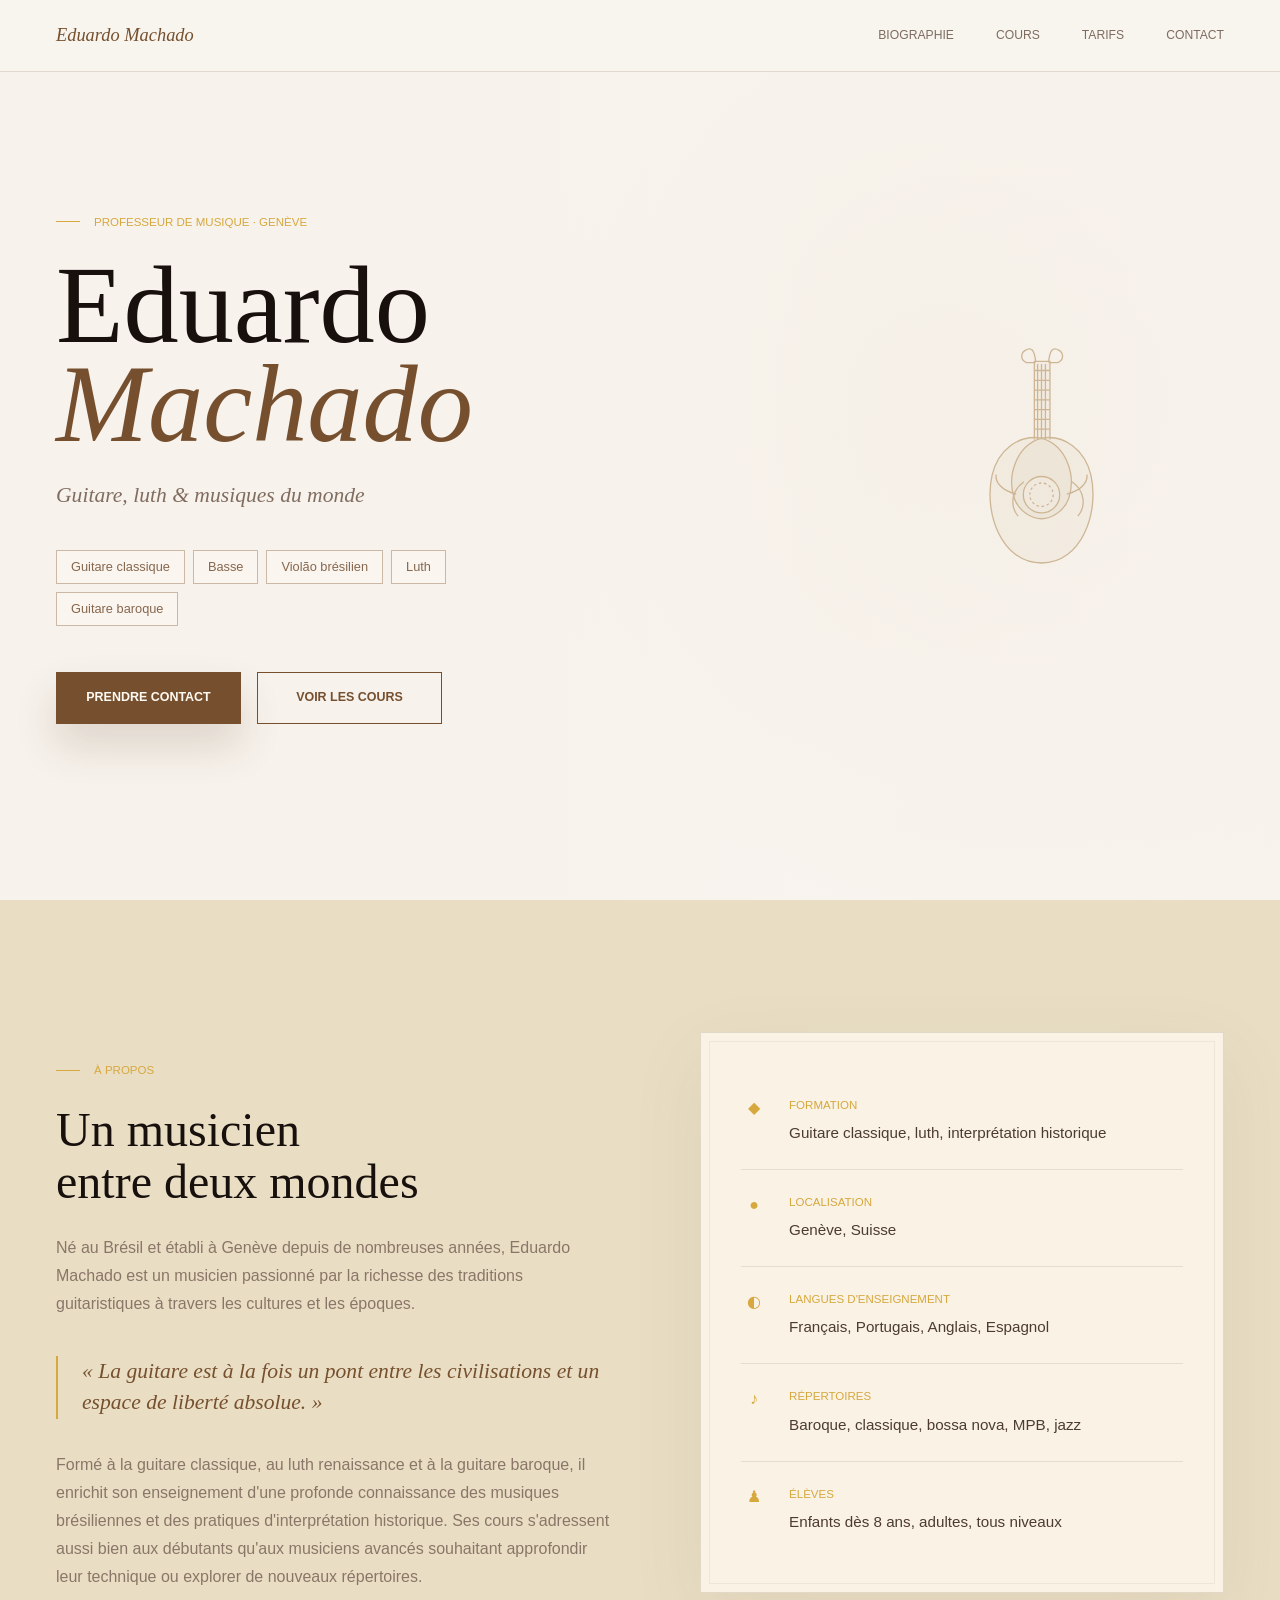
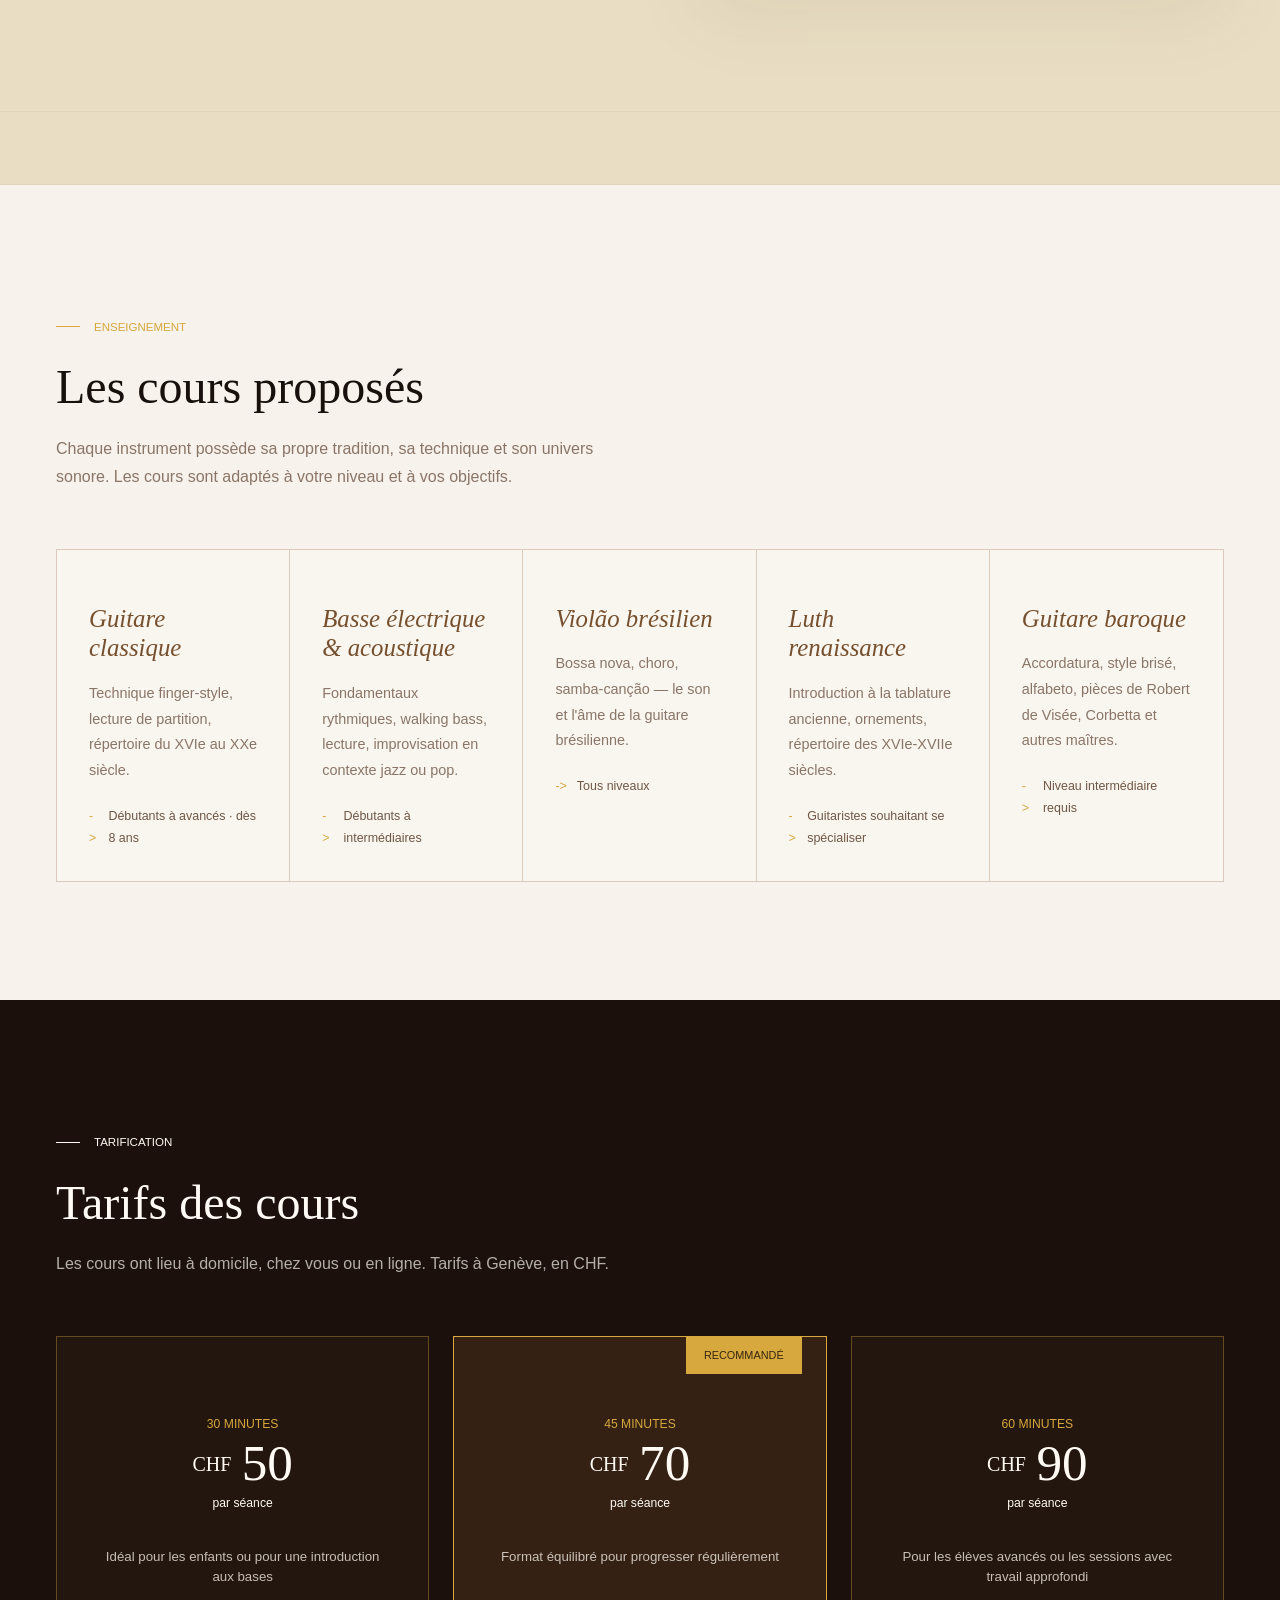
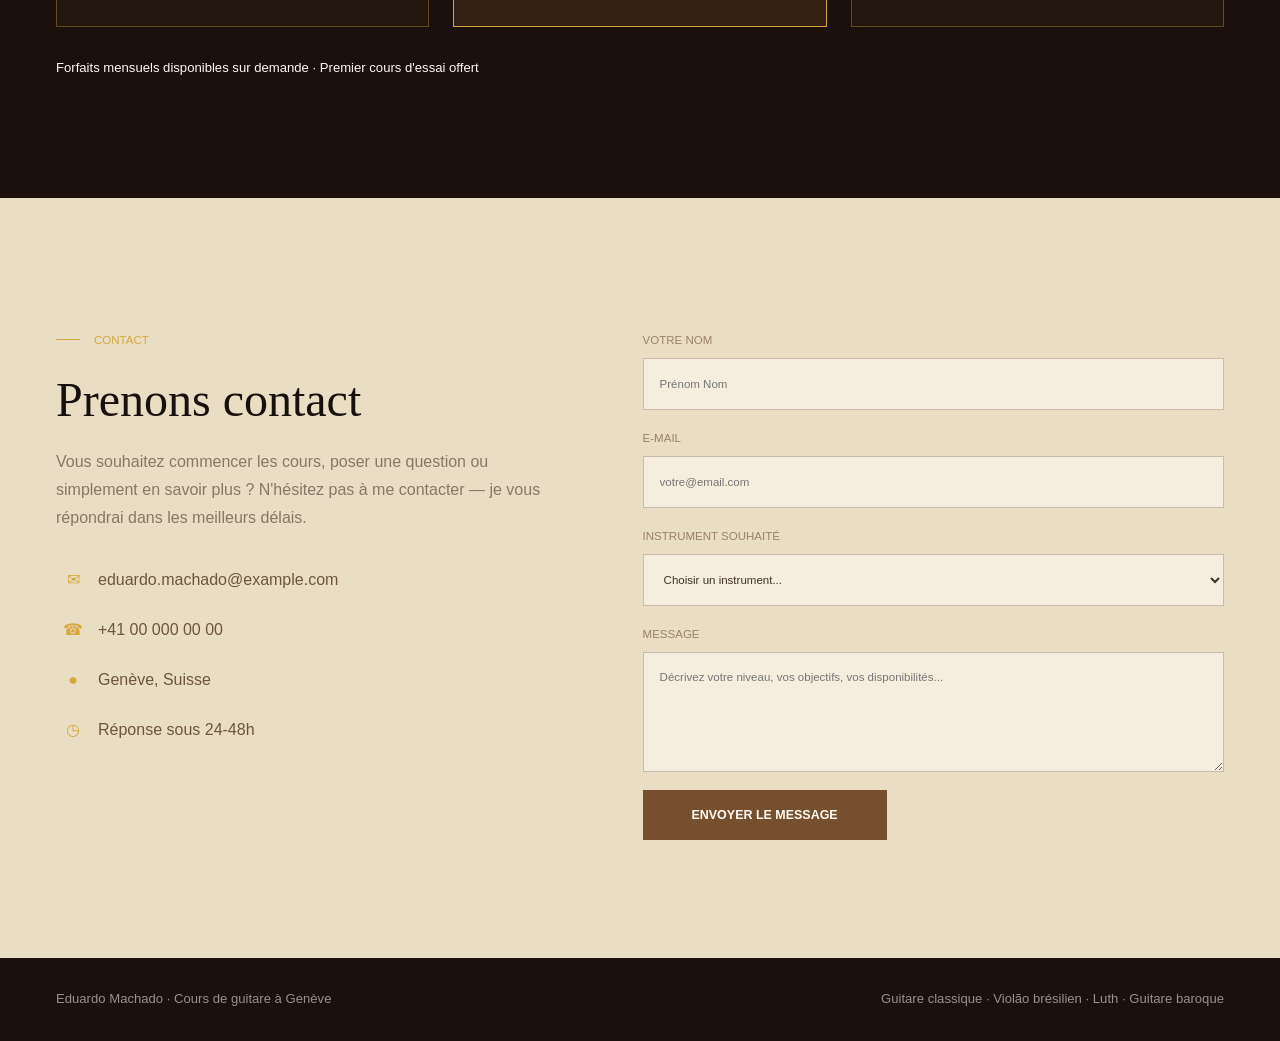
==== index.html @ f17b0c54 "Add Eduardo Machado landing page" ====
<!doctype html>
<html lang="fr">
<head>
  <meta charset="utf-8">
  <meta name="viewport" content="width=device-width, initial-scale=1">
  <title>Eduardo Machado | Cours de guitare</title>
  <style>
    :root {
      --paper: #f7f2ec;
      --paper-soft: #fbf8f3;
      --sand: #e9dec4;
      --sand-deep: #ded0aa;
      --ink: #17100d;
      --brown: #76502e;
      --brown-soft: #9a7557;
      --gold: #d6a83e;
      --line: #d9cabb;
      --dark: #1b100c;
      --dark-soft: #302014;
      --muted: #8a7668;
      --white: #fffaf3;
      --shadow: 0 24px 70px rgba(90, 62, 37, 0.08);
    }

    * {
      box-sizing: border-box;
    }

    html {
      scroll-behavior: smooth;
    }

    body {
      margin: 0;
      background: var(--paper);
      color: var(--ink);
      font-family: "Avenir Next", "Segoe UI", Arial, sans-serif;
      font-size: 16px;
      line-height: 1.75;
    }

    a {
      color: inherit;
      text-decoration: none;
    }

    .site-shell {
      min-height: 100vh;
      background:
        radial-gradient(circle at 18% 78%, rgba(196, 171, 131, 0.18), transparent 24rem),
        linear-gradient(180deg, var(--paper-soft), var(--paper));
    }

    .topbar {
      position: sticky;
      top: 0;
      z-index: 10;
      display: flex;
      align-items: center;
      justify-content: space-between;
      min-height: 72px;
      padding: 0 56px;
      background: rgba(248, 244, 238, 0.96);
      border-bottom: 1px solid rgba(122, 95, 67, 0.18);
      backdrop-filter: blur(12px);
    }

    .brand {
      color: var(--brown);
      font-family: "Cormorant Garamond", "Bodoni 72", Didot, "Times New Roman", serif;
      font-size: 1.15rem;
      font-style: italic;
      letter-spacing: 0;
      white-space: nowrap;
    }

    .nav {
      display: flex;
      gap: 42px;
      align-items: center;
      color: #7e6c60;
      font-size: 0.76rem;
      text-transform: uppercase;
      letter-spacing: 0;
    }

    .nav a {
      position: relative;
      padding: 6px 0;
    }

    .nav a::after {
      position: absolute;
      right: 0;
      bottom: 0;
      left: 0;
      height: 1px;
      content: "";
      background: var(--brown);
      transform: scaleX(0);
      transform-origin: left;
      transition: transform 180ms ease;
    }

    .nav a:hover::after,
    .nav a:focus-visible::after {
      transform: scaleX(1);
    }

    .section {
      padding: 132px 56px 118px;
      scroll-margin-top: 72px;
    }

    .section-inner {
      width: min(100%, 1792px);
      margin: 0 auto;
    }

    .eyebrow {
      display: flex;
      gap: 14px;
      align-items: center;
      margin: 0 0 24px;
      color: var(--gold);
      font-size: 0.72rem;
      text-transform: uppercase;
      letter-spacing: 0;
    }

    .eyebrow::before {
      width: 24px;
      height: 1px;
      content: "";
      background: currentColor;
    }

    h1,
    h2,
    h3 {
      margin: 0;
      font-family: "Cormorant Garamond", "Bodoni 72", Didot, "Times New Roman", serif;
      font-weight: 400;
      letter-spacing: 0;
    }

    h1 {
      max-width: 610px;
      font-size: 6.9rem;
      line-height: 0.9;
    }

    h1 span {
      display: block;
      color: var(--brown);
      font-style: italic;
    }

    h2 {
      font-size: 3rem;
      line-height: 1.08;
    }

    h3 {
      color: var(--brown);
      font-size: 1.55rem;
      font-style: italic;
      line-height: 1.2;
    }

    p {
      margin: 0;
      color: var(--muted);
    }

    .hero {
      min-height: calc(100vh - 72px);
      padding-top: 136px;
      padding-bottom: 96px;
      background:
        linear-gradient(90deg, rgba(247, 242, 236, 0.98) 0 42%, rgba(247, 242, 236, 0.72) 64%, rgba(247, 242, 236, 0.95) 100%),
        radial-gradient(circle at 80% 40%, rgba(221, 208, 170, 0.44), transparent 33rem);
    }

    .hero-grid {
      display: grid;
      grid-template-columns: minmax(420px, 0.9fr) minmax(420px, 1.25fr);
      gap: 72px;
      align-items: center;
    }

    .hero-subtitle {
      margin-top: 22px;
      color: #816d60;
      font-family: "Cormorant Garamond", "Bodoni 72", Didot, "Times New Roman", serif;
      font-size: 1.35rem;
      font-style: italic;
    }

    .instrument-tags {
      display: flex;
      flex-wrap: wrap;
      gap: 8px;
      margin: 36px 0 46px;
    }

    .tag {
      min-height: 34px;
      padding: 6px 14px;
      border: 1px solid #cbb9a6;
      color: #86674e;
      background: rgba(255, 250, 243, 0.36);
      font-size: 0.8rem;
      line-height: 1.5;
    }

    .actions {
      display: flex;
      flex-wrap: wrap;
      gap: 16px;
    }

    .button {
      display: inline-flex;
      align-items: center;
      justify-content: center;
      min-width: 185px;
      min-height: 50px;
      padding: 14px 24px;
      border: 1px solid var(--brown);
      font-size: 0.78rem;
      font-weight: 700;
      text-transform: uppercase;
      letter-spacing: 0;
      transition: background 180ms ease, color 180ms ease, transform 180ms ease;
    }

    .button.primary {
      color: var(--white);
      background: var(--brown);
      box-shadow: 0 22px 42px rgba(93, 61, 33, 0.16);
    }

    .button.secondary {
      color: var(--brown);
      background: transparent;
    }

    .button:hover,
    .button:focus-visible {
      transform: translateY(-2px);
    }

    .instrument-art {
      min-height: 520px;
      display: flex;
      align-items: center;
      justify-content: center;
      overflow: hidden;
    }

    .instrument-art svg {
      display: block;
      width: min(100%, 980px);
      height: auto;
      opacity: 0.76;
    }

    .sand-band {
      height: 74px;
      background: var(--sand);
      border-top: 1px solid rgba(122, 95, 67, 0.08);
      border-bottom: 1px solid rgba(122, 95, 67, 0.08);
    }

    .about {
      background: var(--sand);
    }

    .about-grid {
      display: grid;
      grid-template-columns: minmax(360px, 0.98fr) minmax(420px, 0.92fr);
      gap: 86px;
      align-items: center;
    }

    .about-copy {
      max-width: 900px;
    }

    .about-copy p {
      max-width: 900px;
      margin-top: 26px;
    }

    .quote {
      margin: 38px 0 32px;
      padding-left: 24px;
      border-left: 2px solid var(--gold);
      color: var(--brown);
      font-family: "Cormorant Garamond", "Bodoni 72", Didot, "Times New Roman", serif;
      font-size: 1.35rem;
      font-style: italic;
      line-height: 1.45;
    }

    .profile-card {
      position: relative;
      padding: 40px 40px 34px;
      background: rgba(255, 250, 243, 0.72);
      border: 1px solid rgba(122, 95, 67, 0.18);
      box-shadow: var(--shadow);
    }

    .profile-card::before {
      position: absolute;
      inset: 8px;
      pointer-events: none;
      content: "";
      border: 1px solid rgba(122, 95, 67, 0.08);
    }

    .fact-list {
      position: relative;
      display: grid;
      gap: 0;
      margin: 0;
      padding: 0;
      list-style: none;
    }

    .fact {
      display: grid;
      grid-template-columns: 36px 1fr;
      gap: 12px;
      padding: 22px 0;
      border-bottom: 1px solid rgba(122, 95, 67, 0.14);
    }

    .fact:last-child {
      border-bottom: 0;
    }

    .fact-icon {
      width: 26px;
      height: 26px;
      color: var(--gold);
      font-size: 1rem;
      line-height: 26px;
      text-align: center;
    }

    .fact-label {
      display: block;
      margin-bottom: 4px;
      color: var(--gold);
      font-size: 0.72rem;
      text-transform: uppercase;
      letter-spacing: 0;
    }

    .fact-value {
      color: #4d3b31;
      font-size: 0.95rem;
    }

    .courses {
      background: var(--paper);
    }

    .section-lead {
      max-width: 560px;
      margin-top: 22px;
    }

    .course-row {
      display: grid;
      grid-template-columns: repeat(5, 1fr);
      margin-top: 58px;
      border: 1px solid var(--line);
      background: rgba(255, 250, 243, 0.28);
    }

    .course-card {
      min-height: 222px;
      padding: 54px 32px 32px;
      border-right: 1px solid var(--line);
    }

    .course-card:last-child {
      border-right: 0;
    }

    .course-card p {
      margin-top: 18px;
      font-size: 0.9rem;
      line-height: 1.78;
    }

    .course-note {
      display: flex;
      gap: 10px;
      align-items: center;
      margin-top: 22px;
      color: #6f5746;
      font-size: 0.78rem;
    }

    .course-note::before {
      content: "->";
      color: var(--gold);
    }

    .pricing {
      background: var(--dark);
      color: var(--white);
    }

    .pricing h2,
    .pricing p {
      color: var(--white);
    }

    .pricing .section-lead {
      color: rgba(255, 250, 243, 0.68);
    }

    .pricing-grid {
      display: grid;
      grid-template-columns: repeat(3, 1fr);
      gap: 24px;
      margin-top: 58px;
    }

    .price-card {
      position: relative;
      min-height: 234px;
      padding: 72px 38px 38px;
      border: 1px solid rgba(214, 168, 62, 0.36);
      text-align: center;
      background: rgba(48, 32, 20, 0.38);
    }

    .price-card.featured {
      border-color: var(--gold);
      background: rgba(93, 61, 33, 0.38);
    }

    .badge {
      position: absolute;
      top: 0;
      right: 24px;
      padding: 9px 18px;
      color: #38270f;
      background: var(--gold);
      font-size: 0.68rem;
      text-transform: uppercase;
      letter-spacing: 0;
    }

    .duration {
      color: var(--gold);
      font-size: 0.76rem;
      text-transform: uppercase;
      letter-spacing: 0;
    }

    .currency {
      display: inline-block;
      margin-top: 10px;
      color: var(--white);
      font-family: "Cormorant Garamond", "Bodoni 72", Didot, "Times New Roman", serif;
      font-size: 1.25rem;
      vertical-align: top;
    }

    .amount {
      display: inline-block;
      margin-left: 6px;
      color: var(--white);
      font-family: "Cormorant Garamond", "Bodoni 72", Didot, "Times New Roman", serif;
      font-size: 3.2rem;
      line-height: 1;
    }

    .per {
      margin: 4px 0 0;
      color: rgba(255, 250, 243, 0.58);
      font-size: 0.76rem;
    }

    .price-card .description {
      max-width: 360px;
      margin: 32px auto 0;
      color: rgba(255, 250, 243, 0.74);
      font-size: 0.83rem;
      line-height: 1.55;
    }

    .pricing-footnote {
      margin-top: 30px;
      color: rgba(255, 250, 243, 0.5);
      font-size: 0.82rem;
    }

    .contact {
      background: var(--sand);
    }

    .contact-grid {
      display: grid;
      grid-template-columns: minmax(330px, 0.82fr) minmax(420px, 0.96fr);
      gap: 90px;
      align-items: start;
    }

    .contact-copy .section-lead {
      max-width: 790px;
      margin-bottom: 34px;
    }

    .contact-list {
      display: grid;
      gap: 22px;
      margin-top: 34px;
      padding: 0;
      list-style: none;
    }

    .contact-list li {
      display: grid;
      grid-template-columns: 34px 1fr;
      gap: 8px;
      align-items: center;
      color: #6e543e;
    }

    .contact-icon {
      color: var(--gold);
      font-size: 1rem;
      text-align: center;
    }

    .contact-form {
      display: grid;
      gap: 18px;
    }

    label {
      display: grid;
      gap: 8px;
      color: #9b806b;
      font-size: 0.72rem;
      text-transform: uppercase;
      letter-spacing: 0;
    }

    input,
    select,
    textarea {
      width: 100%;
      min-height: 52px;
      padding: 14px 16px;
      border: 1px solid #ccbbaa;
      border-radius: 0;
      color: #3f2f27;
      background: rgba(255, 250, 243, 0.58);
      font: inherit;
      outline: none;
    }

    textarea {
      min-height: 120px;
      resize: vertical;
    }

    input:focus,
    select:focus,
    textarea:focus {
      border-color: var(--brown);
      box-shadow: 0 0 0 3px rgba(118, 80, 46, 0.12);
    }

    .form-button {
      width: fit-content;
      min-width: 244px;
      margin-top: 0;
      border: 0;
      color: var(--white);
      background: var(--brown);
      cursor: pointer;
    }

    .footer {
      padding: 30px 56px;
      color: rgba(255, 250, 243, 0.55);
      background: var(--dark);
      font-size: 0.82rem;
    }

    .footer-inner {
      display: flex;
      width: min(100%, 1792px);
      margin: 0 auto;
      justify-content: space-between;
      gap: 18px;
    }

    @media (max-width: 1160px) {
      .topbar {
        padding: 0 28px;
      }

      .section {
        padding-right: 28px;
        padding-left: 28px;
      }

      .hero-grid,
      .about-grid,
      .contact-grid {
        grid-template-columns: 1fr;
      }

      .instrument-art {
        min-height: 360px;
      }

      .course-row {
        grid-template-columns: repeat(2, 1fr);
      }

      .course-card:nth-child(2n) {
        border-right: 0;
      }

      .course-card:nth-child(-n + 3) {
        border-bottom: 1px solid var(--line);
      }
    }

    @media (max-width: 760px) {
      body {
        font-size: 15px;
      }

      .topbar {
        position: static;
        align-items: flex-start;
        flex-direction: column;
        gap: 16px;
        padding: 22px;
      }

      .nav {
        width: 100%;
        gap: 12px;
        justify-content: space-between;
        overflow-x: auto;
        padding-bottom: 4px;
      }

      .section {
        padding: 84px 22px 80px;
        scroll-margin-top: 0;
      }

      .hero {
        padding-top: 82px;
      }

      .hero-grid {
        gap: 40px;
      }

      h1 {
        font-size: 4.1rem;
      }

      h2 {
        font-size: 2.45rem;
      }

      .actions {
        display: grid;
      }

      .button,
      .form-button {
        width: 100%;
      }

      .instrument-art {
        min-height: 280px;
      }

      .profile-card {
        padding: 28px 26px;
      }

      .course-row,
      .pricing-grid {
        grid-template-columns: 1fr;
      }

      .course-card,
      .course-card:nth-child(2n),
      .course-card:last-child {
        border-right: 0;
        border-bottom: 1px solid var(--line);
      }

      .course-card:last-child {
        border-bottom: 0;
      }

      .pricing-grid {
        gap: 16px;
      }

      .footer {
        padding: 28px 22px;
      }

      .footer-inner {
        flex-direction: column;
      }
    }

    @media (max-width: 460px) {
      h1 {
        font-size: 3.25rem;
      }

      h2 {
        font-size: 2.05rem;
      }

      .tag {
        width: 100%;
      }

      .fact,
      .contact-list li {
        grid-template-columns: 28px 1fr;
      }
    }
  </style>
</head>
<body>
  <main class="site-shell">
    <header class="topbar" aria-label="Navigation principale">
      <a class="brand" href="#accueil">Eduardo Machado</a>
      <nav class="nav">
        <a href="#biographie">Biographie</a>
        <a href="#cours">Cours</a>
        <a href="#tarifs">Tarifs</a>
        <a href="#contact">Contact</a>
      </nav>
    </header>

    <section class="section hero" id="accueil">
      <div class="section-inner hero-grid">
        <div class="hero-copy">
          <p class="eyebrow">Professeur de musique · Genève</p>
          <h1>Eduardo <span>Machado</span></h1>
          <p class="hero-subtitle">Guitare, luth & musiques du monde</p>
          <div class="instrument-tags" aria-label="Instruments enseignés">
            <span class="tag">Guitare classique</span>
            <span class="tag">Basse</span>
            <span class="tag">Violão brésilien</span>
            <span class="tag">Luth</span>
            <span class="tag">Guitare baroque</span>
          </div>
          <div class="actions">
            <a class="button primary" href="#contact">Prendre contact</a>
            <a class="button secondary" href="#cours">Voir les cours</a>
          </div>
        </div>

        <div class="instrument-art" aria-hidden="true">
          <svg viewBox="0 0 980 520" role="img">
            <defs>
              <linearGradient id="woodLine" x1="0" x2="1">
                <stop offset="0" stop-color="#d8c8aa" stop-opacity="0.08"/>
                <stop offset="0.5" stop-color="#b7976f" stop-opacity="0.82"/>
                <stop offset="1" stop-color="#d8c8aa" stop-opacity="0.08"/>
              </linearGradient>
            </defs>
            <g stroke="url(#woodLine)" stroke-width="1.1" fill="none">
              <path d="M10 190 H970"/>
              <path d="M10 222 H970"/>
              <path d="M10 254 H970"/>
              <path d="M10 286 H970"/>
              <path d="M10 318 H970"/>
            </g>
            <g transform="translate(615 76)" stroke="#b69363" stroke-width="2" fill="none" opacity="0.82">
              <path d="M84 138 C49 132 17 156 8 195 C-5 252 22 330 84 330 C146 330 173 252 160 195 C151 156 119 132 84 138Z" fill="rgba(205,185,149,0.17)"/>
              <path d="M84 138 C44 150 31 197 42 230 C49 251 70 262 84 262 C98 262 119 251 126 230 C137 197 124 150 84 138Z" fill="rgba(205,185,149,0.16)"/>
              <circle cx="84" cy="225" r="28" fill="rgba(247,242,236,0.25)"/>
              <circle cx="84" cy="225" r="18" stroke-dasharray="4 4"/>
              <path d="M73 140 V20 H97 V140" fill="rgba(205,185,149,0.13)"/>
              <path d="M75 20 C73 3 69 -3 59 3 C52 7 51 18 61 22 H75"/>
              <path d="M95 20 C97 3 101 -3 111 3 C118 7 119 18 109 22 H95"/>
              <path d="M73 34 H97 M73 49 H97 M73 64 H97 M73 79 H97 M73 94 H97 M73 109 H97 M73 124 H97"/>
              <path d="M78 24 V140 M84 24 V140 M90 24 V140"/>
              <path d="M57 205 C36 220 36 244 48 258"/>
              <path d="M131 205 C152 220 152 244 140 258"/>
              <path d="M45 224 C21 218 13 205 14 194"/>
              <path d="M123 224 C147 218 155 205 154 194"/>
            </g>
          </svg>
        </div>
      </div>
    </section>

    <section class="section about" id="biographie">
      <div class="section-inner about-grid">
        <div class="about-copy">
          <p class="eyebrow">À propos</p>
          <h2>Un musicien<br>entre deux mondes</h2>
          <p>Né au Brésil et établi à Genève depuis de nombreuses années, Eduardo Machado est un musicien passionné par la richesse des traditions guitaristiques à travers les cultures et les époques.</p>
          <div class="quote">« La guitare est à la fois un pont entre les civilisations et un espace de liberté absolue. »</div>
          <p>Formé à la guitare classique, au luth renaissance et à la guitare baroque, il enrichit son enseignement d'une profonde connaissance des musiques brésiliennes et des pratiques d'interprétation historique. Ses cours s'adressent aussi bien aux débutants qu'aux musiciens avancés souhaitant approfondir leur technique ou explorer de nouveaux répertoires.</p>
        </div>

        <aside class="profile-card" aria-label="Informations du professeur">
          <ul class="fact-list">
            <li class="fact">
              <span class="fact-icon">◆</span>
              <span>
                <span class="fact-label">Formation</span>
                <span class="fact-value">Guitare classique, luth, interprétation historique</span>
              </span>
            </li>
            <li class="fact">
              <span class="fact-icon">●</span>
              <span>
                <span class="fact-label">Localisation</span>
                <span class="fact-value">Genève, Suisse</span>
              </span>
            </li>
            <li class="fact">
              <span class="fact-icon">◐</span>
              <span>
                <span class="fact-label">Langues d'enseignement</span>
                <span class="fact-value">Français, Portugais, Anglais, Espagnol</span>
              </span>
            </li>
            <li class="fact">
              <span class="fact-icon">♪</span>
              <span>
                <span class="fact-label">Répertoires</span>
                <span class="fact-value">Baroque, classique, bossa nova, MPB, jazz</span>
              </span>
            </li>
            <li class="fact">
              <span class="fact-icon">♟</span>
              <span>
                <span class="fact-label">Élèves</span>
                <span class="fact-value">Enfants dès 8 ans, adultes, tous niveaux</span>
              </span>
            </li>
          </ul>
        </aside>
      </div>
    </section>

    <div class="sand-band" aria-hidden="true"></div>

    <section class="section courses" id="cours">
      <div class="section-inner">
        <p class="eyebrow">Enseignement</p>
        <h2>Les cours proposés</h2>
        <p class="section-lead">Chaque instrument possède sa propre tradition, sa technique et son univers sonore. Les cours sont adaptés à votre niveau et à vos objectifs.</p>

        <div class="course-row">
          <article class="course-card">
            <h3>Guitare classique</h3>
            <p>Technique finger-style, lecture de partition, répertoire du XVIe au XXe siècle.</p>
            <span class="course-note">Débutants à avancés · dès 8 ans</span>
          </article>
          <article class="course-card">
            <h3>Basse électrique & acoustique</h3>
            <p>Fondamentaux rythmiques, walking bass, lecture, improvisation en contexte jazz ou pop.</p>
            <span class="course-note">Débutants à intermédiaires</span>
          </article>
          <article class="course-card">
            <h3>Violão brésilien</h3>
            <p>Bossa nova, choro, samba-canção — le son et l'âme de la guitare brésilienne.</p>
            <span class="course-note">Tous niveaux</span>
          </article>
          <article class="course-card">
            <h3>Luth renaissance</h3>
            <p>Introduction à la tablature ancienne, ornements, répertoire des XVIe-XVIIe siècles.</p>
            <span class="course-note">Guitaristes souhaitant se spécialiser</span>
          </article>
          <article class="course-card">
            <h3>Guitare baroque</h3>
            <p>Accordatura, style brisé, alfabeto, pièces de Robert de Visée, Corbetta et autres maîtres.</p>
            <span class="course-note">Niveau intermédiaire requis</span>
          </article>
        </div>
      </div>
    </section>

    <section class="section pricing" id="tarifs">
      <div class="section-inner">
        <p class="eyebrow">Tarification</p>
        <h2>Tarifs des cours</h2>
        <p class="section-lead">Les cours ont lieu à domicile, chez vous ou en ligne. Tarifs à Genève, en CHF.</p>

        <div class="pricing-grid">
          <article class="price-card">
            <span class="duration">30 minutes</span>
            <div aria-label="CHF 50">
              <span class="currency">CHF</span>
              <span class="amount">50</span>
            </div>
            <p class="per">par séance</p>
            <p class="description">Idéal pour les enfants ou pour une introduction aux bases</p>
          </article>

          <article class="price-card featured">
            <span class="badge">Recommandé</span>
            <span class="duration">45 minutes</span>
            <div aria-label="CHF 70">
              <span class="currency">CHF</span>
              <span class="amount">70</span>
            </div>
            <p class="per">par séance</p>
            <p class="description">Format équilibré pour progresser régulièrement</p>
          </article>

          <article class="price-card">
            <span class="duration">60 minutes</span>
            <div aria-label="CHF 90">
              <span class="currency">CHF</span>
              <span class="amount">90</span>
            </div>
            <p class="per">par séance</p>
            <p class="description">Pour les élèves avancés ou les sessions avec travail approfondi</p>
          </article>
        </div>

        <p class="pricing-footnote">Forfaits mensuels disponibles sur demande · Premier cours d'essai offert</p>
      </div>
    </section>

    <section class="section contact" id="contact">
      <div class="section-inner contact-grid">
        <div class="contact-copy">
          <p class="eyebrow">Contact</p>
          <h2>Prenons contact</h2>
          <p class="section-lead">Vous souhaitez commencer les cours, poser une question ou simplement en savoir plus ? N'hésitez pas à me contacter — je vous répondrai dans les meilleurs délais.</p>
          <ul class="contact-list">
            <li><span class="contact-icon">✉</span><a href="mailto:eduardo.machado@example.com">eduardo.machado@example.com</a></li>
            <li><span class="contact-icon">☎</span><a href="tel:+41000000000">+41 00 000 00 00</a></li>
            <li><span class="contact-icon">●</span><span>Genève, Suisse</span></li>
            <li><span class="contact-icon">◷</span><span>Réponse sous 24-48h</span></li>
          </ul>
        </div>

        <form class="contact-form" action="mailto:eduardo.machado@example.com" method="post" enctype="text/plain">
          <label>
            Votre nom
            <input name="nom" type="text" placeholder="Prénom Nom" required>
          </label>
          <label>
            E-mail
            <input name="email" type="email" placeholder="votre@email.com" required>
          </label>
          <label>
            Instrument souhaité
            <select name="instrument" required>
              <option value="">Choisir un instrument...</option>
              <option>Guitare classique</option>
              <option>Basse électrique ou acoustique</option>
              <option>Violão brésilien</option>
              <option>Luth renaissance</option>
              <option>Guitare baroque</option>
            </select>
          </label>
          <label>
            Message
            <textarea name="message" placeholder="Décrivez votre niveau, vos objectifs, vos disponibilités..." required></textarea>
          </label>
          <button class="button form-button" type="submit">Envoyer le message</button>
        </form>
      </div>
    </section>

    <footer class="footer">
      <div class="footer-inner">
        <span>Eduardo Machado · Cours de guitare à Genève</span>
        <span>Guitare classique · Violão brésilien · Luth · Guitare baroque</span>
      </div>
    </footer>
  </main>
</body>
</html>
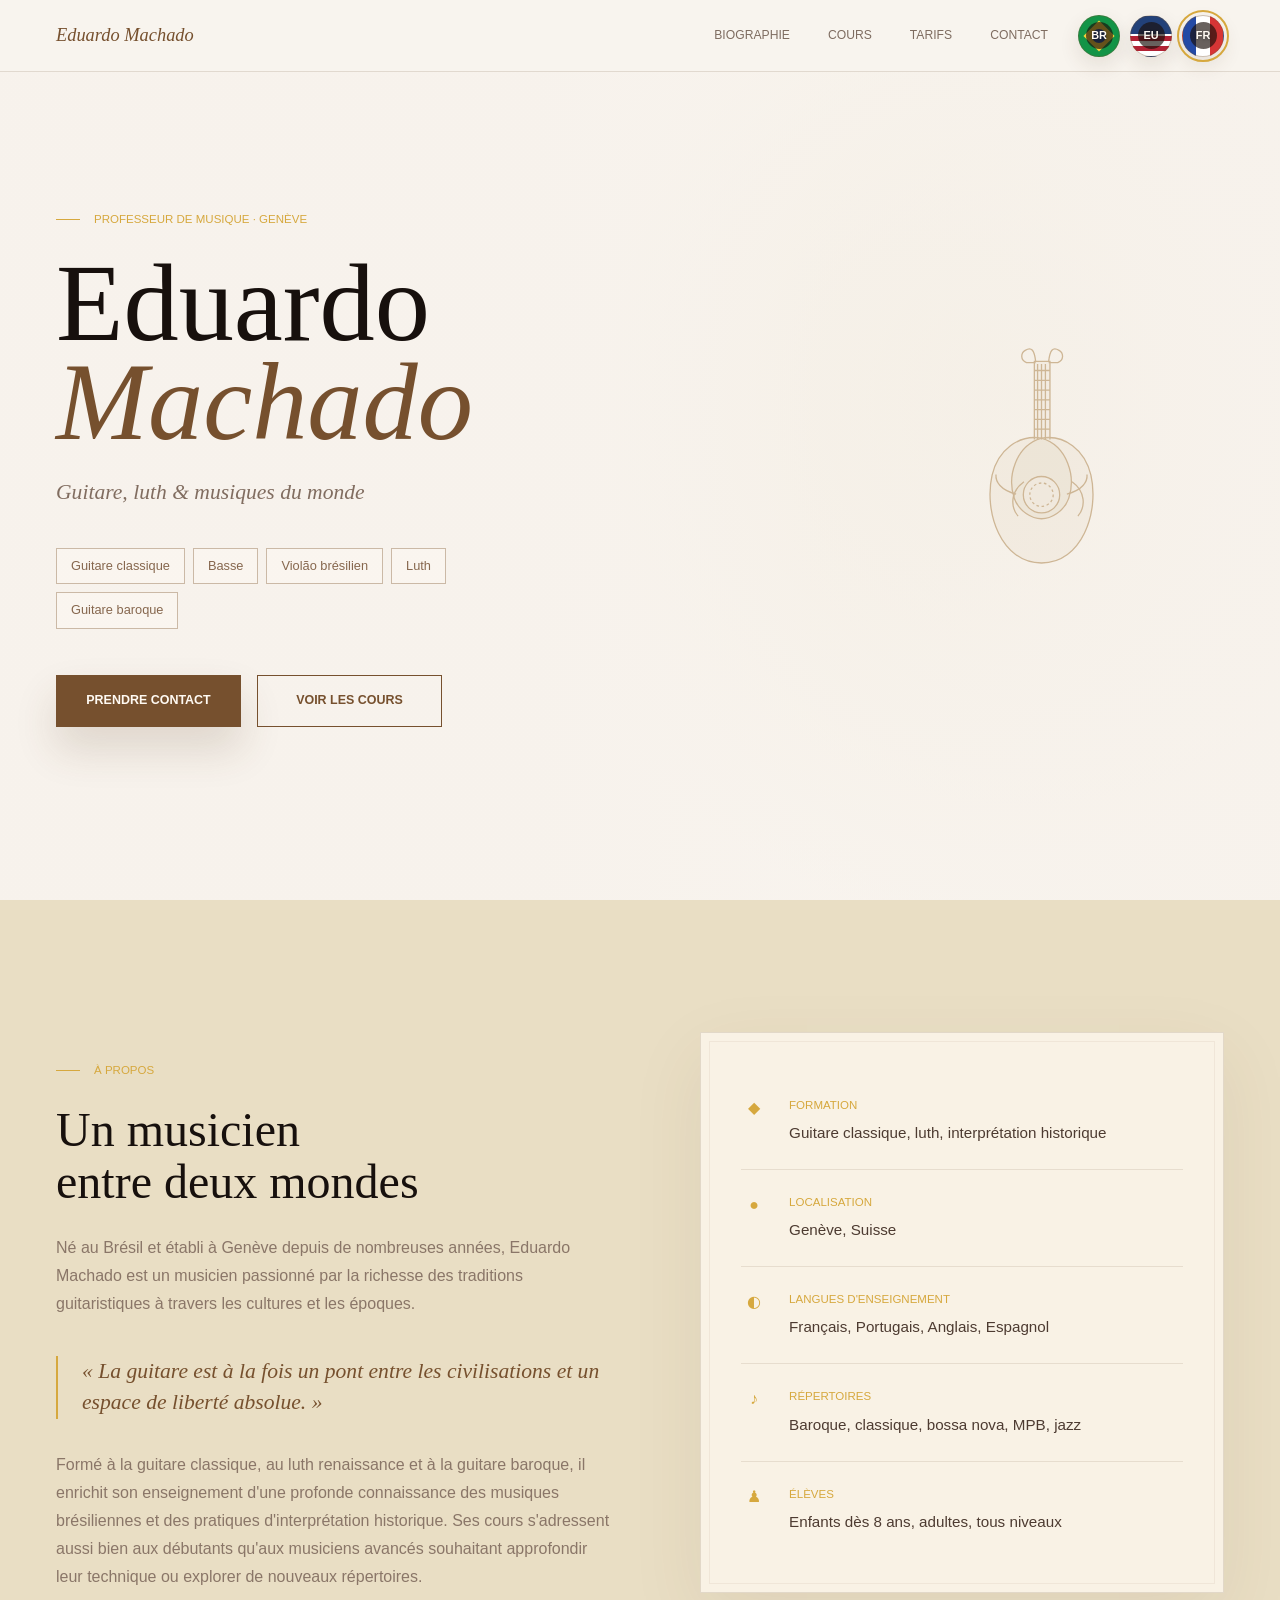
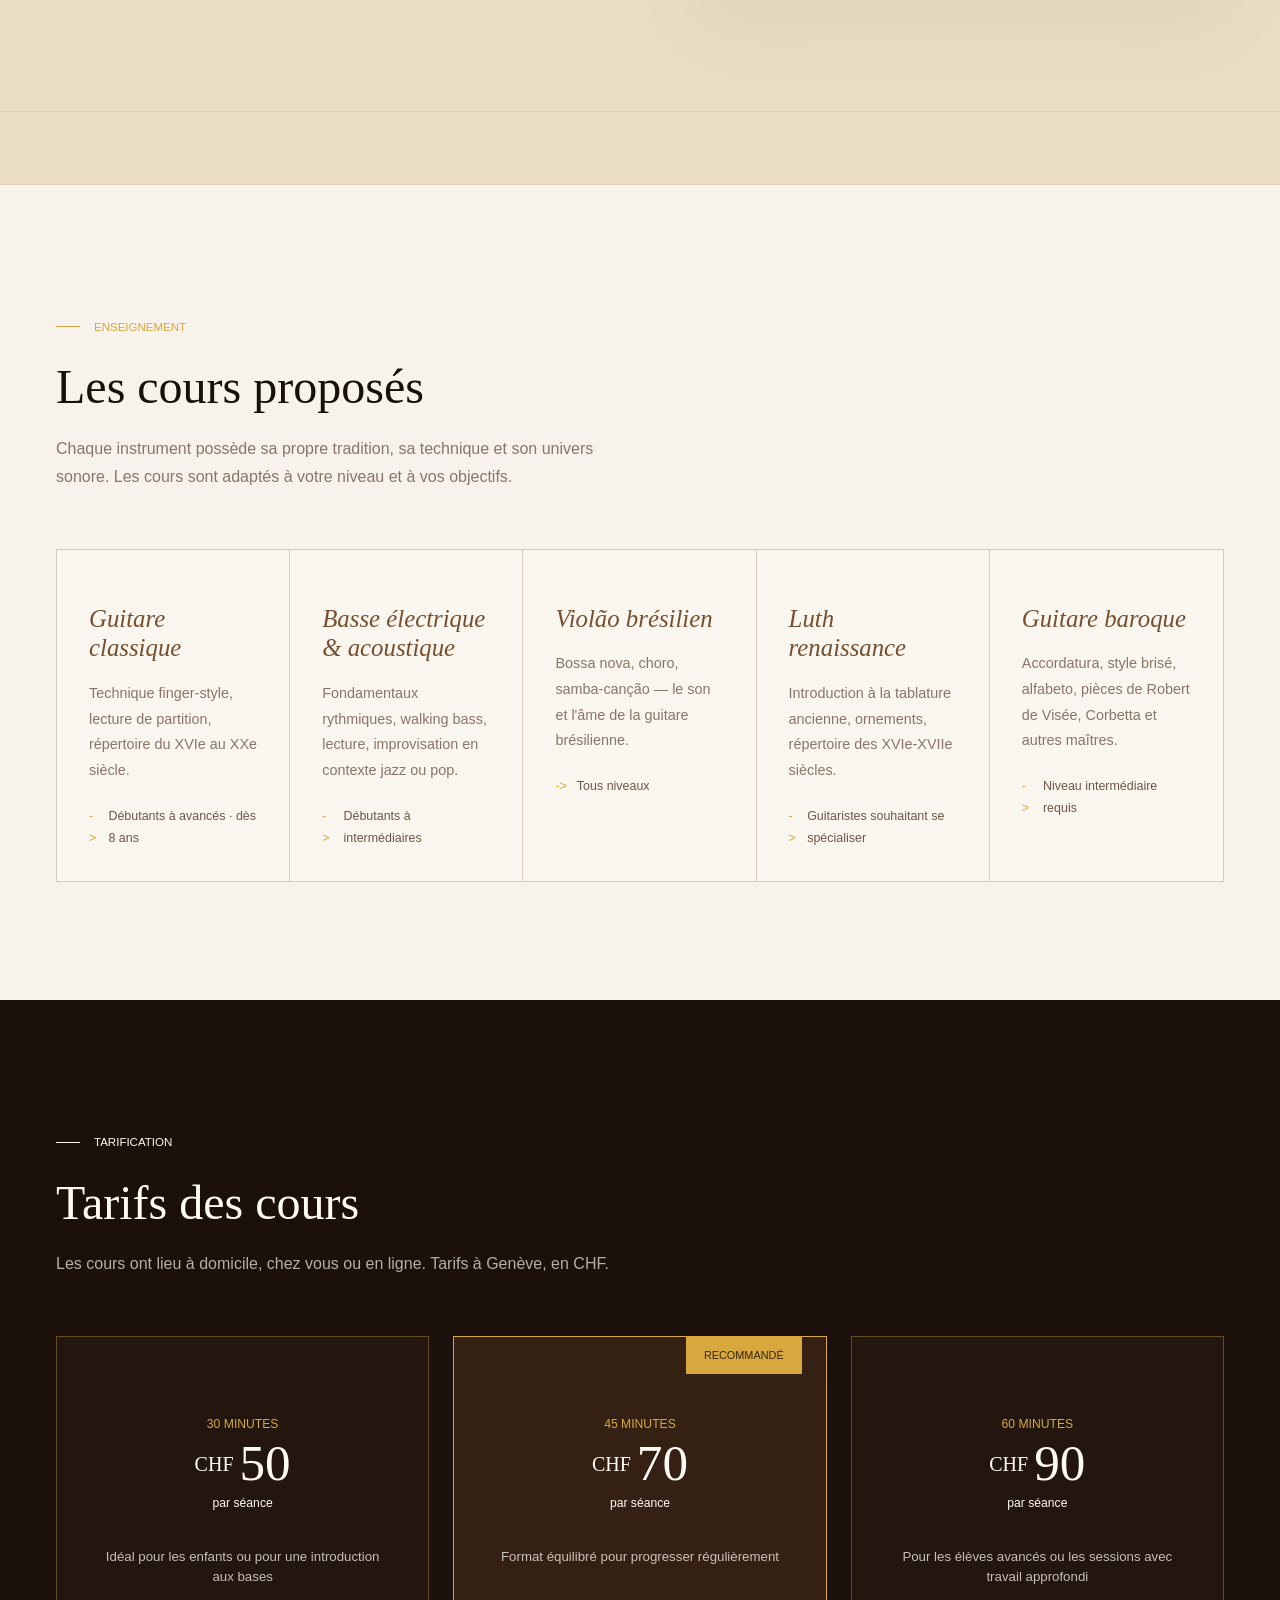
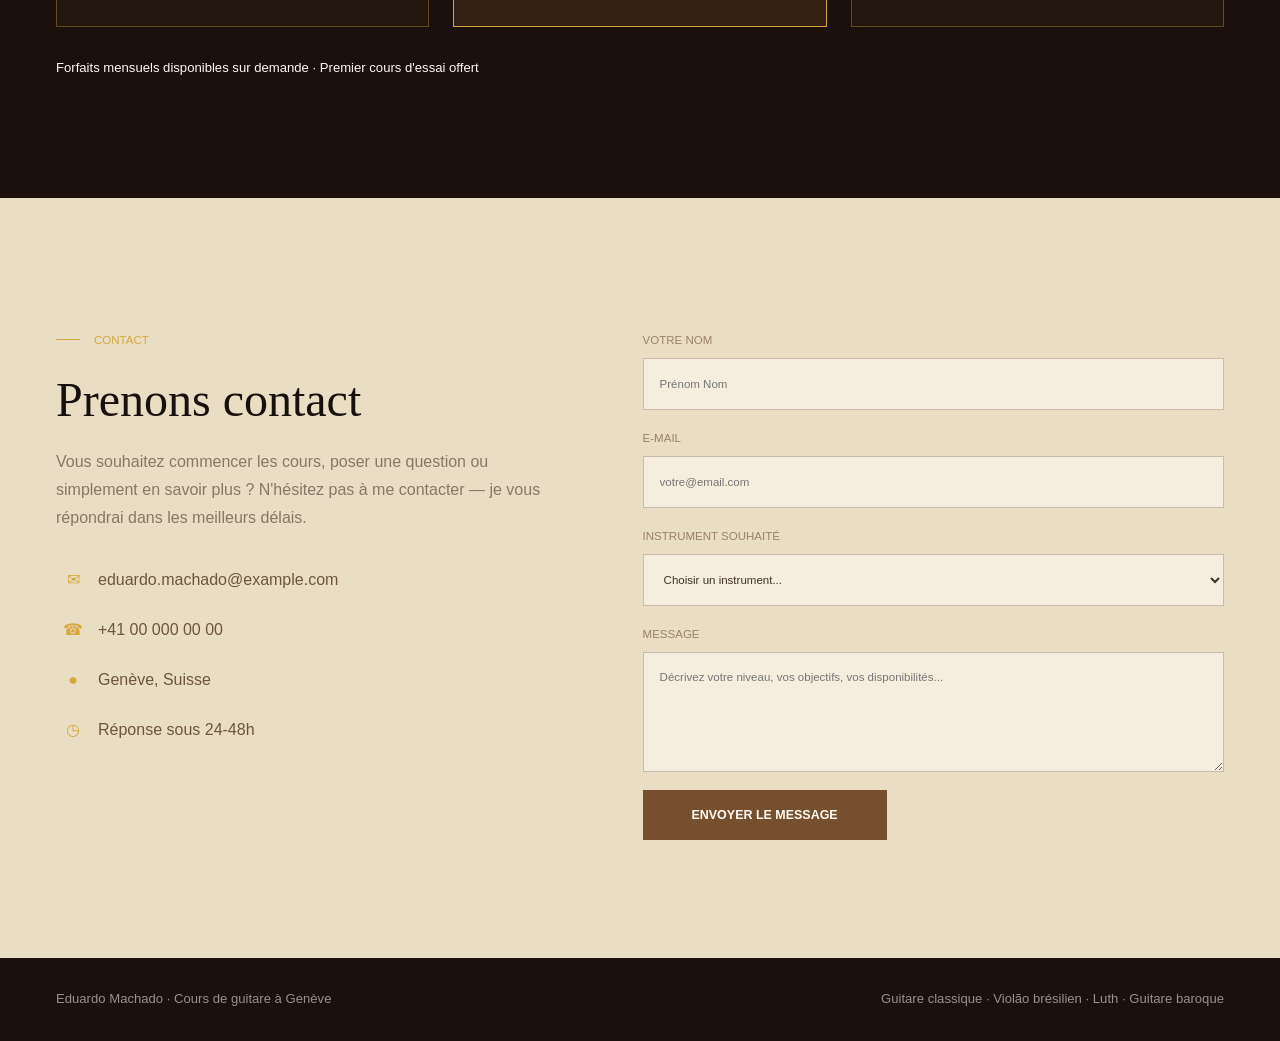
==== commit 1ca50c80: "Add French version 2 landing page" ====
--- a/index.html
+++ b/index.html
@@ -4,759 +4,25 @@
   <meta charset="utf-8">
   <meta name="viewport" content="width=device-width, initial-scale=1">
   <title>Eduardo Machado | Cours de guitare</title>
-  <style>
-    :root {
-      --paper: #f7f2ec;
-      --paper-soft: #fbf8f3;
-      --sand: #e9dec4;
-      --sand-deep: #ded0aa;
-      --ink: #17100d;
-      --brown: #76502e;
-      --brown-soft: #9a7557;
-      --gold: #d6a83e;
-      --line: #d9cabb;
-      --dark: #1b100c;
-      --dark-soft: #302014;
-      --muted: #8a7668;
-      --white: #fffaf3;
-      --shadow: 0 24px 70px rgba(90, 62, 37, 0.08);
-    }
-
-    * {
-      box-sizing: border-box;
-    }
-
-    html {
-      scroll-behavior: smooth;
-    }
-
-    body {
-      margin: 0;
-      background: var(--paper);
-      color: var(--ink);
-      font-family: "Avenir Next", "Segoe UI", Arial, sans-serif;
-      font-size: 16px;
-      line-height: 1.75;
-    }
-
-    a {
-      color: inherit;
-      text-decoration: none;
-    }
-
-    .site-shell {
-      min-height: 100vh;
-      background:
-        radial-gradient(circle at 18% 78%, rgba(196, 171, 131, 0.18), transparent 24rem),
-        linear-gradient(180deg, var(--paper-soft), var(--paper));
-    }
-
-    .topbar {
-      position: sticky;
-      top: 0;
-      z-index: 10;
-      display: flex;
-      align-items: center;
-      justify-content: space-between;
-      min-height: 72px;
-      padding: 0 56px;
-      background: rgba(248, 244, 238, 0.96);
-      border-bottom: 1px solid rgba(122, 95, 67, 0.18);
-      backdrop-filter: blur(12px);
-    }
-
-    .brand {
-      color: var(--brown);
-      font-family: "Cormorant Garamond", "Bodoni 72", Didot, "Times New Roman", serif;
-      font-size: 1.15rem;
-      font-style: italic;
-      letter-spacing: 0;
-      white-space: nowrap;
-    }
-
-    .nav {
-      display: flex;
-      gap: 42px;
-      align-items: center;
-      color: #7e6c60;
-      font-size: 0.76rem;
-      text-transform: uppercase;
-      letter-spacing: 0;
-    }
-
-    .nav a {
-      position: relative;
-      padding: 6px 0;
-    }
-
-    .nav a::after {
-      position: absolute;
-      right: 0;
-      bottom: 0;
-      left: 0;
-      height: 1px;
-      content: "";
-      background: var(--brown);
-      transform: scaleX(0);
-      transform-origin: left;
-      transition: transform 180ms ease;
-    }
-
-    .nav a:hover::after,
-    .nav a:focus-visible::after {
-      transform: scaleX(1);
-    }
-
-    .section {
-      padding: 132px 56px 118px;
-      scroll-margin-top: 72px;
-    }
-
-    .section-inner {
-      width: min(100%, 1792px);
-      margin: 0 auto;
-    }
-
-    .eyebrow {
-      display: flex;
-      gap: 14px;
-      align-items: center;
-      margin: 0 0 24px;
-      color: var(--gold);
-      font-size: 0.72rem;
-      text-transform: uppercase;
-      letter-spacing: 0;
-    }
-
-    .eyebrow::before {
-      width: 24px;
-      height: 1px;
-      content: "";
-      background: currentColor;
-    }
-
-    h1,
-    h2,
-    h3 {
-      margin: 0;
-      font-family: "Cormorant Garamond", "Bodoni 72", Didot, "Times New Roman", serif;
-      font-weight: 400;
-      letter-spacing: 0;
-    }
-
-    h1 {
-      max-width: 610px;
-      font-size: 6.9rem;
-      line-height: 0.9;
-    }
-
-    h1 span {
-      display: block;
-      color: var(--brown);
-      font-style: italic;
-    }
-
-    h2 {
-      font-size: 3rem;
-      line-height: 1.08;
-    }
-
-    h3 {
-      color: var(--brown);
-      font-size: 1.55rem;
-      font-style: italic;
-      line-height: 1.2;
-    }
-
-    p {
-      margin: 0;
-      color: var(--muted);
-    }
-
-    .hero {
-      min-height: calc(100vh - 72px);
-      padding-top: 136px;
-      padding-bottom: 96px;
-      background:
-        linear-gradient(90deg, rgba(247, 242, 236, 0.98) 0 42%, rgba(247, 242, 236, 0.72) 64%, rgba(247, 242, 236, 0.95) 100%),
-        radial-gradient(circle at 80% 40%, rgba(221, 208, 170, 0.44), transparent 33rem);
-    }
-
-    .hero-grid {
-      display: grid;
-      grid-template-columns: minmax(420px, 0.9fr) minmax(420px, 1.25fr);
-      gap: 72px;
-      align-items: center;
-    }
-
-    .hero-subtitle {
-      margin-top: 22px;
-      color: #816d60;
-      font-family: "Cormorant Garamond", "Bodoni 72", Didot, "Times New Roman", serif;
-      font-size: 1.35rem;
-      font-style: italic;
-    }
-
-    .instrument-tags {
-      display: flex;
-      flex-wrap: wrap;
-      gap: 8px;
-      margin: 36px 0 46px;
-    }
-
-    .tag {
-      min-height: 34px;
-      padding: 6px 14px;
-      border: 1px solid #cbb9a6;
-      color: #86674e;
-      background: rgba(255, 250, 243, 0.36);
-      font-size: 0.8rem;
-      line-height: 1.5;
-    }
-
-    .actions {
-      display: flex;
-      flex-wrap: wrap;
-      gap: 16px;
-    }
-
-    .button {
-      display: inline-flex;
-      align-items: center;
-      justify-content: center;
-      min-width: 185px;
-      min-height: 50px;
-      padding: 14px 24px;
-      border: 1px solid var(--brown);
-      font-size: 0.78rem;
-      font-weight: 700;
-      text-transform: uppercase;
-      letter-spacing: 0;
-      transition: background 180ms ease, color 180ms ease, transform 180ms ease;
-    }
-
-    .button.primary {
-      color: var(--white);
-      background: var(--brown);
-      box-shadow: 0 22px 42px rgba(93, 61, 33, 0.16);
-    }
-
-    .button.secondary {
-      color: var(--brown);
-      background: transparent;
-    }
-
-    .button:hover,
-    .button:focus-visible {
-      transform: translateY(-2px);
-    }
-
-    .instrument-art {
-      min-height: 520px;
-      display: flex;
-      align-items: center;
-      justify-content: center;
-      overflow: hidden;
-    }
-
-    .instrument-art svg {
-      display: block;
-      width: min(100%, 980px);
-      height: auto;
-      opacity: 0.76;
-    }
-
-    .sand-band {
-      height: 74px;
-      background: var(--sand);
-      border-top: 1px solid rgba(122, 95, 67, 0.08);
-      border-bottom: 1px solid rgba(122, 95, 67, 0.08);
-    }
-
-    .about {
-      background: var(--sand);
-    }
-
-    .about-grid {
-      display: grid;
-      grid-template-columns: minmax(360px, 0.98fr) minmax(420px, 0.92fr);
-      gap: 86px;
-      align-items: center;
-    }
-
-    .about-copy {
-      max-width: 900px;
-    }
-
-    .about-copy p {
-      max-width: 900px;
-      margin-top: 26px;
-    }
-
-    .quote {
-      margin: 38px 0 32px;
-      padding-left: 24px;
-      border-left: 2px solid var(--gold);
-      color: var(--brown);
-      font-family: "Cormorant Garamond", "Bodoni 72", Didot, "Times New Roman", serif;
-      font-size: 1.35rem;
-      font-style: italic;
-      line-height: 1.45;
-    }
-
-    .profile-card {
-      position: relative;
-      padding: 40px 40px 34px;
-      background: rgba(255, 250, 243, 0.72);
-      border: 1px solid rgba(122, 95, 67, 0.18);
-      box-shadow: var(--shadow);
-    }
-
-    .profile-card::before {
-      position: absolute;
-      inset: 8px;
-      pointer-events: none;
-      content: "";
-      border: 1px solid rgba(122, 95, 67, 0.08);
-    }
-
-    .fact-list {
-      position: relative;
-      display: grid;
-      gap: 0;
-      margin: 0;
-      padding: 0;
-      list-style: none;
-    }
-
-    .fact {
-      display: grid;
-      grid-template-columns: 36px 1fr;
-      gap: 12px;
-      padding: 22px 0;
-      border-bottom: 1px solid rgba(122, 95, 67, 0.14);
-    }
-
-    .fact:last-child {
-      border-bottom: 0;
-    }
-
-    .fact-icon {
-      width: 26px;
-      height: 26px;
-      color: var(--gold);
-      font-size: 1rem;
-      line-height: 26px;
-      text-align: center;
-    }
-
-    .fact-label {
-      display: block;
-      margin-bottom: 4px;
-      color: var(--gold);
-      font-size: 0.72rem;
-      text-transform: uppercase;
-      letter-spacing: 0;
-    }
-
-    .fact-value {
-      color: #4d3b31;
-      font-size: 0.95rem;
-    }
-
-    .courses {
-      background: var(--paper);
-    }
-
-    .section-lead {
-      max-width: 560px;
-      margin-top: 22px;
-    }
-
-    .course-row {
-      display: grid;
-      grid-template-columns: repeat(5, 1fr);
-      margin-top: 58px;
-      border: 1px solid var(--line);
-      background: rgba(255, 250, 243, 0.28);
-    }
-
-    .course-card {
-      min-height: 222px;
-      padding: 54px 32px 32px;
-      border-right: 1px solid var(--line);
-    }
-
-    .course-card:last-child {
-      border-right: 0;
-    }
-
-    .course-card p {
-      margin-top: 18px;
-      font-size: 0.9rem;
-      line-height: 1.78;
-    }
-
-    .course-note {
-      display: flex;
-      gap: 10px;
-      align-items: center;
-      margin-top: 22px;
-      color: #6f5746;
-      font-size: 0.78rem;
-    }
-
-    .course-note::before {
-      content: "->";
-      color: var(--gold);
-    }
-
-    .pricing {
-      background: var(--dark);
-      color: var(--white);
-    }
-
-    .pricing h2,
-    .pricing p {
-      color: var(--white);
-    }
-
-    .pricing .section-lead {
-      color: rgba(255, 250, 243, 0.68);
-    }
-
-    .pricing-grid {
-      display: grid;
-      grid-template-columns: repeat(3, 1fr);
-      gap: 24px;
-      margin-top: 58px;
-    }
-
-    .price-card {
-      position: relative;
-      min-height: 234px;
-      padding: 72px 38px 38px;
-      border: 1px solid rgba(214, 168, 62, 0.36);
-      text-align: center;
-      background: rgba(48, 32, 20, 0.38);
-    }
-
-    .price-card.featured {
-      border-color: var(--gold);
-      background: rgba(93, 61, 33, 0.38);
-    }
-
-    .badge {
-      position: absolute;
-      top: 0;
-      right: 24px;
-      padding: 9px 18px;
-      color: #38270f;
-      background: var(--gold);
-      font-size: 0.68rem;
-      text-transform: uppercase;
-      letter-spacing: 0;
-    }
-
-    .duration {
-      color: var(--gold);
-      font-size: 0.76rem;
-      text-transform: uppercase;
-      letter-spacing: 0;
-    }
-
-    .currency {
-      display: inline-block;
-      margin-top: 10px;
-      color: var(--white);
-      font-family: "Cormorant Garamond", "Bodoni 72", Didot, "Times New Roman", serif;
-      font-size: 1.25rem;
-      vertical-align: top;
-    }
-
-    .amount {
-      display: inline-block;
-      margin-left: 6px;
-      color: var(--white);
-      font-family: "Cormorant Garamond", "Bodoni 72", Didot, "Times New Roman", serif;
-      font-size: 3.2rem;
-      line-height: 1;
-    }
-
-    .per {
-      margin: 4px 0 0;
-      color: rgba(255, 250, 243, 0.58);
-      font-size: 0.76rem;
-    }
-
-    .price-card .description {
-      max-width: 360px;
-      margin: 32px auto 0;
-      color: rgba(255, 250, 243, 0.74);
-      font-size: 0.83rem;
-      line-height: 1.55;
-    }
-
-    .pricing-footnote {
-      margin-top: 30px;
-      color: rgba(255, 250, 243, 0.5);
-      font-size: 0.82rem;
-    }
-
-    .contact {
-      background: var(--sand);
-    }
-
-    .contact-grid {
-      display: grid;
-      grid-template-columns: minmax(330px, 0.82fr) minmax(420px, 0.96fr);
-      gap: 90px;
-      align-items: start;
-    }
-
-    .contact-copy .section-lead {
-      max-width: 790px;
-      margin-bottom: 34px;
-    }
-
-    .contact-list {
-      display: grid;
-      gap: 22px;
-      margin-top: 34px;
-      padding: 0;
-      list-style: none;
-    }
-
-    .contact-list li {
-      display: grid;
-      grid-template-columns: 34px 1fr;
-      gap: 8px;
-      align-items: center;
-      color: #6e543e;
-    }
-
-    .contact-icon {
-      color: var(--gold);
-      font-size: 1rem;
-      text-align: center;
-    }
-
-    .contact-form {
-      display: grid;
-      gap: 18px;
-    }
-
-    label {
-      display: grid;
-      gap: 8px;
-      color: #9b806b;
-      font-size: 0.72rem;
-      text-transform: uppercase;
-      letter-spacing: 0;
-    }
-
-    input,
-    select,
-    textarea {
-      width: 100%;
-      min-height: 52px;
-      padding: 14px 16px;
-      border: 1px solid #ccbbaa;
-      border-radius: 0;
-      color: #3f2f27;
-      background: rgba(255, 250, 243, 0.58);
-      font: inherit;
-      outline: none;
-    }
-
-    textarea {
-      min-height: 120px;
-      resize: vertical;
-    }
-
-    input:focus,
-    select:focus,
-    textarea:focus {
-      border-color: var(--brown);
-      box-shadow: 0 0 0 3px rgba(118, 80, 46, 0.12);
-    }
-
-    .form-button {
-      width: fit-content;
-      min-width: 244px;
-      margin-top: 0;
-      border: 0;
-      color: var(--white);
-      background: var(--brown);
-      cursor: pointer;
-    }
-
-    .footer {
-      padding: 30px 56px;
-      color: rgba(255, 250, 243, 0.55);
-      background: var(--dark);
-      font-size: 0.82rem;
-    }
-
-    .footer-inner {
-      display: flex;
-      width: min(100%, 1792px);
-      margin: 0 auto;
-      justify-content: space-between;
-      gap: 18px;
-    }
-
-    @media (max-width: 1160px) {
-      .topbar {
-        padding: 0 28px;
-      }
-
-      .section {
-        padding-right: 28px;
-        padding-left: 28px;
-      }
-
-      .hero-grid,
-      .about-grid,
-      .contact-grid {
-        grid-template-columns: 1fr;
-      }
-
-      .instrument-art {
-        min-height: 360px;
-      }
-
-      .course-row {
-        grid-template-columns: repeat(2, 1fr);
-      }
-
-      .course-card:nth-child(2n) {
-        border-right: 0;
-      }
-
-      .course-card:nth-child(-n + 3) {
-        border-bottom: 1px solid var(--line);
-      }
-    }
-
-    @media (max-width: 760px) {
-      body {
-        font-size: 15px;
-      }
-
-      .topbar {
-        position: static;
-        align-items: flex-start;
-        flex-direction: column;
-        gap: 16px;
-        padding: 22px;
-      }
-
-      .nav {
-        width: 100%;
-        gap: 12px;
-        justify-content: space-between;
-        overflow-x: auto;
-        padding-bottom: 4px;
-      }
-
-      .section {
-        padding: 84px 22px 80px;
-        scroll-margin-top: 0;
-      }
-
-      .hero {
-        padding-top: 82px;
-      }
-
-      .hero-grid {
-        gap: 40px;
-      }
-
-      h1 {
-        font-size: 4.1rem;
-      }
-
-      h2 {
-        font-size: 2.45rem;
-      }
-
-      .actions {
-        display: grid;
-      }
-
-      .button,
-      .form-button {
-        width: 100%;
-      }
-
-      .instrument-art {
-        min-height: 280px;
-      }
-
-      .profile-card {
-        padding: 28px 26px;
-      }
-
-      .course-row,
-      .pricing-grid {
-        grid-template-columns: 1fr;
-      }
-
-      .course-card,
-      .course-card:nth-child(2n),
-      .course-card:last-child {
-        border-right: 0;
-        border-bottom: 1px solid var(--line);
-      }
-
-      .course-card:last-child {
-        border-bottom: 0;
-      }
-
-      .pricing-grid {
-        gap: 16px;
-      }
-
-      .footer {
-        padding: 28px 22px;
-      }
-
-      .footer-inner {
-        flex-direction: column;
-      }
-    }
-
-    @media (max-width: 460px) {
-      h1 {
-        font-size: 3.25rem;
-      }
-
-      h2 {
-        font-size: 2.05rem;
-      }
-
-      .tag {
-        width: 100%;
-      }
-
-      .fact,
-      .contact-list li {
-        grid-template-columns: 28px 1fr;
-      }
-    }
-  </style>
+  <link rel="stylesheet" href="styles.css">
 </head>
 <body>
   <main class="site-shell">
     <header class="topbar" aria-label="Navigation principale">
       <a class="brand" href="#accueil">Eduardo Machado</a>
-      <nav class="nav">
-        <a href="#biographie">Biographie</a>
-        <a href="#cours">Cours</a>
-        <a href="#tarifs">Tarifs</a>
-        <a href="#contact">Contact</a>
-      </nav>
+      <div class="top-actions">
+        <nav class="nav">
+          <a href="#biographie">Biographie</a>
+          <a href="#cours">Cours</a>
+          <a href="#tarifs">Tarifs</a>
+          <a href="#contact">Contact</a>
+        </nav>
+        <nav class="lang-switcher" aria-label="Choisir la langue">
+          <a class="lang-button flag-br" href="br.html" aria-label="Português do Brasil"><span class="flag-text">BR</span></a>
+          <a class="lang-button flag-us" href="en.html" aria-label="English"><span class="flag-text">EU</span></a>
+          <a class="lang-button flag-fr" href="index.html" aria-label="Français" aria-current="page"><span class="flag-text">FR</span></a>
+        </nav>
+      </div>
     </header>
 
     <section class="section hero" id="accueil">
@@ -777,37 +43,12 @@
             <a class="button secondary" href="#cours">Voir les cours</a>
           </div>
         </div>
-
         <div class="instrument-art" aria-hidden="true">
           <svg viewBox="0 0 980 520" role="img">
-            <defs>
-              <linearGradient id="woodLine" x1="0" x2="1">
-                <stop offset="0" stop-color="#d8c8aa" stop-opacity="0.08"/>
-                <stop offset="0.5" stop-color="#b7976f" stop-opacity="0.82"/>
-                <stop offset="1" stop-color="#d8c8aa" stop-opacity="0.08"/>
-              </linearGradient>
-            </defs>
-            <g stroke="url(#woodLine)" stroke-width="1.1" fill="none">
-              <path d="M10 190 H970"/>
-              <path d="M10 222 H970"/>
-              <path d="M10 254 H970"/>
-              <path d="M10 286 H970"/>
-              <path d="M10 318 H970"/>
-            </g>
+            <defs><linearGradient id="woodLine" x1="0" x2="1"><stop offset="0" stop-color="#d8c8aa" stop-opacity="0.08"/><stop offset="0.5" stop-color="#b7976f" stop-opacity="0.82"/><stop offset="1" stop-color="#d8c8aa" stop-opacity="0.08"/></linearGradient></defs>
+            <g stroke="url(#woodLine)" stroke-width="1.1" fill="none"><path d="M10 190 H970"/><path d="M10 222 H970"/><path d="M10 254 H970"/><path d="M10 286 H970"/><path d="M10 318 H970"/></g>
             <g transform="translate(615 76)" stroke="#b69363" stroke-width="2" fill="none" opacity="0.82">
-              <path d="M84 138 C49 132 17 156 8 195 C-5 252 22 330 84 330 C146 330 173 252 160 195 C151 156 119 132 84 138Z" fill="rgba(205,185,149,0.17)"/>
-              <path d="M84 138 C44 150 31 197 42 230 C49 251 70 262 84 262 C98 262 119 251 126 230 C137 197 124 150 84 138Z" fill="rgba(205,185,149,0.16)"/>
-              <circle cx="84" cy="225" r="28" fill="rgba(247,242,236,0.25)"/>
-              <circle cx="84" cy="225" r="18" stroke-dasharray="4 4"/>
-              <path d="M73 140 V20 H97 V140" fill="rgba(205,185,149,0.13)"/>
-              <path d="M75 20 C73 3 69 -3 59 3 C52 7 51 18 61 22 H75"/>
-              <path d="M95 20 C97 3 101 -3 111 3 C118 7 119 18 109 22 H95"/>
-              <path d="M73 34 H97 M73 49 H97 M73 64 H97 M73 79 H97 M73 94 H97 M73 109 H97 M73 124 H97"/>
-              <path d="M78 24 V140 M84 24 V140 M90 24 V140"/>
-              <path d="M57 205 C36 220 36 244 48 258"/>
-              <path d="M131 205 C152 220 152 244 140 258"/>
-              <path d="M45 224 C21 218 13 205 14 194"/>
-              <path d="M123 224 C147 218 155 205 154 194"/>
+              <path d="M84 138 C49 132 17 156 8 195 C-5 252 22 330 84 330 C146 330 173 252 160 195 C151 156 119 132 84 138Z" fill="rgba(205,185,149,0.17)"/><path d="M84 138 C44 150 31 197 42 230 C49 251 70 262 84 262 C98 262 119 251 126 230 C137 197 124 150 84 138Z" fill="rgba(205,185,149,0.16)"/><circle cx="84" cy="225" r="28" fill="rgba(247,242,236,0.25)"/><circle cx="84" cy="225" r="18" stroke-dasharray="4 4"/><path d="M73 140 V20 H97 V140" fill="rgba(205,185,149,0.13)"/><path d="M75 20 C73 3 69 -3 59 3 C52 7 51 18 61 22 H75"/><path d="M95 20 C97 3 101 -3 111 3 C118 7 119 18 109 22 H95"/><path d="M73 34 H97 M73 49 H97 M73 64 H97 M73 79 H97 M73 94 H97 M73 109 H97 M73 124 H97"/><path d="M78 24 V140 M84 24 V140 M90 24 V140"/><path d="M57 205 C36 220 36 244 48 258"/><path d="M131 205 C152 220 152 244 140 258"/><path d="M45 224 C21 218 13 205 14 194"/><path d="M123 224 C147 218 155 205 154 194"/>
             </g>
           </svg>
         </div>
@@ -823,44 +64,13 @@
           <div class="quote">« La guitare est à la fois un pont entre les civilisations et un espace de liberté absolue. »</div>
           <p>Formé à la guitare classique, au luth renaissance et à la guitare baroque, il enrichit son enseignement d'une profonde connaissance des musiques brésiliennes et des pratiques d'interprétation historique. Ses cours s'adressent aussi bien aux débutants qu'aux musiciens avancés souhaitant approfondir leur technique ou explorer de nouveaux répertoires.</p>
         </div>
-
         <aside class="profile-card" aria-label="Informations du professeur">
           <ul class="fact-list">
-            <li class="fact">
-              <span class="fact-icon">◆</span>
-              <span>
-                <span class="fact-label">Formation</span>
-                <span class="fact-value">Guitare classique, luth, interprétation historique</span>
-              </span>
-            </li>
-            <li class="fact">
-              <span class="fact-icon">●</span>
-              <span>
-                <span class="fact-label">Localisation</span>
-                <span class="fact-value">Genève, Suisse</span>
-              </span>
-            </li>
-            <li class="fact">
-              <span class="fact-icon">◐</span>
-              <span>
-                <span class="fact-label">Langues d'enseignement</span>
-                <span class="fact-value">Français, Portugais, Anglais, Espagnol</span>
-              </span>
-            </li>
-            <li class="fact">
-              <span class="fact-icon">♪</span>
-              <span>
-                <span class="fact-label">Répertoires</span>
-                <span class="fact-value">Baroque, classique, bossa nova, MPB, jazz</span>
-              </span>
-            </li>
-            <li class="fact">
-              <span class="fact-icon">♟</span>
-              <span>
-                <span class="fact-label">Élèves</span>
-                <span class="fact-value">Enfants dès 8 ans, adultes, tous niveaux</span>
-              </span>
-            </li>
+            <li class="fact"><span class="fact-icon">◆</span><span><span class="fact-label">Formation</span><span class="fact-value">Guitare classique, luth, interprétation historique</span></span></li>
+            <li class="fact"><span class="fact-icon">●</span><span><span class="fact-label">Localisation</span><span class="fact-value">Genève, Suisse</span></span></li>
+            <li class="fact"><span class="fact-icon">◐</span><span><span class="fact-label">Langues d'enseignement</span><span class="fact-value">Français, Portugais, Anglais, Espagnol</span></span></li>
+            <li class="fact"><span class="fact-icon">♪</span><span><span class="fact-label">Répertoires</span><span class="fact-value">Baroque, classique, bossa nova, MPB, jazz</span></span></li>
+            <li class="fact"><span class="fact-icon">♟</span><span><span class="fact-label">Élèves</span><span class="fact-value">Enfants dès 8 ans, adultes, tous niveaux</span></span></li>
           </ul>
         </aside>
       </div>
@@ -873,33 +83,12 @@
         <p class="eyebrow">Enseignement</p>
         <h2>Les cours proposés</h2>
         <p class="section-lead">Chaque instrument possède sa propre tradition, sa technique et son univers sonore. Les cours sont adaptés à votre niveau et à vos objectifs.</p>
-
         <div class="course-row">
-          <article class="course-card">
-            <h3>Guitare classique</h3>
-            <p>Technique finger-style, lecture de partition, répertoire du XVIe au XXe siècle.</p>
-            <span class="course-note">Débutants à avancés · dès 8 ans</span>
-          </article>
-          <article class="course-card">
-            <h3>Basse électrique & acoustique</h3>
-            <p>Fondamentaux rythmiques, walking bass, lecture, improvisation en contexte jazz ou pop.</p>
-            <span class="course-note">Débutants à intermédiaires</span>
-          </article>
-          <article class="course-card">
-            <h3>Violão brésilien</h3>
-            <p>Bossa nova, choro, samba-canção — le son et l'âme de la guitare brésilienne.</p>
-            <span class="course-note">Tous niveaux</span>
-          </article>
-          <article class="course-card">
-            <h3>Luth renaissance</h3>
-            <p>Introduction à la tablature ancienne, ornements, répertoire des XVIe-XVIIe siècles.</p>
-            <span class="course-note">Guitaristes souhaitant se spécialiser</span>
-          </article>
-          <article class="course-card">
-            <h3>Guitare baroque</h3>
-            <p>Accordatura, style brisé, alfabeto, pièces de Robert de Visée, Corbetta et autres maîtres.</p>
-            <span class="course-note">Niveau intermédiaire requis</span>
-          </article>
+          <article class="course-card"><h3>Guitare classique</h3><p>Technique finger-style, lecture de partition, répertoire du XVIe au XXe siècle.</p><span class="course-note">Débutants à avancés · dès 8 ans</span></article>
+          <article class="course-card"><h3>Basse électrique & acoustique</h3><p>Fondamentaux rythmiques, walking bass, lecture, improvisation en contexte jazz ou pop.</p><span class="course-note">Débutants à intermédiaires</span></article>
+          <article class="course-card"><h3>Violão brésilien</h3><p>Bossa nova, choro, samba-canção — le son et l'âme de la guitare brésilienne.</p><span class="course-note">Tous niveaux</span></article>
+          <article class="course-card"><h3>Luth renaissance</h3><p>Introduction à la tablature ancienne, ornements, répertoire des XVIe-XVIIe siècles.</p><span class="course-note">Guitaristes souhaitant se spécialiser</span></article>
+          <article class="course-card"><h3>Guitare baroque</h3><p>Accordatura, style brisé, alfabeto, pièces de Robert de Visée, Corbetta et autres maîtres.</p><span class="course-note">Niveau intermédiaire requis</span></article>
         </div>
       </div>
     </section>
@@ -909,40 +98,11 @@
         <p class="eyebrow">Tarification</p>
         <h2>Tarifs des cours</h2>
         <p class="section-lead">Les cours ont lieu à domicile, chez vous ou en ligne. Tarifs à Genève, en CHF.</p>
-
         <div class="pricing-grid">
-          <article class="price-card">
-            <span class="duration">30 minutes</span>
-            <div aria-label="CHF 50">
-              <span class="currency">CHF</span>
-              <span class="amount">50</span>
-            </div>
-            <p class="per">par séance</p>
-            <p class="description">Idéal pour les enfants ou pour une introduction aux bases</p>
-          </article>
-
-          <article class="price-card featured">
-            <span class="badge">Recommandé</span>
-            <span class="duration">45 minutes</span>
-            <div aria-label="CHF 70">
-              <span class="currency">CHF</span>
-              <span class="amount">70</span>
-            </div>
-            <p class="per">par séance</p>
-            <p class="description">Format équilibré pour progresser régulièrement</p>
-          </article>
-
-          <article class="price-card">
-            <span class="duration">60 minutes</span>
-            <div aria-label="CHF 90">
-              <span class="currency">CHF</span>
-              <span class="amount">90</span>
-            </div>
-            <p class="per">par séance</p>
-            <p class="description">Pour les élèves avancés ou les sessions avec travail approfondi</p>
-          </article>
+          <article class="price-card"><span class="duration">30 minutes</span><div aria-label="CHF 50"><span class="currency">CHF</span><span class="amount">50</span></div><p class="per">par séance</p><p class="description">Idéal pour les enfants ou pour une introduction aux bases</p></article>
+          <article class="price-card featured"><span class="badge">Recommandé</span><span class="duration">45 minutes</span><div aria-label="CHF 70"><span class="currency">CHF</span><span class="amount">70</span></div><p class="per">par séance</p><p class="description">Format équilibré pour progresser régulièrement</p></article>
+          <article class="price-card"><span class="duration">60 minutes</span><div aria-label="CHF 90"><span class="currency">CHF</span><span class="amount">90</span></div><p class="per">par séance</p><p class="description">Pour les élèves avancés ou les sessions avec travail approfondi</p></article>
         </div>
-
         <p class="pricing-footnote">Forfaits mensuels disponibles sur demande · Premier cours d'essai offert</p>
       </div>
     </section>
@@ -960,31 +120,11 @@
             <li><span class="contact-icon">◷</span><span>Réponse sous 24-48h</span></li>
           </ul>
         </div>
-
         <form class="contact-form" action="mailto:eduardo.machado@example.com" method="post" enctype="text/plain">
-          <label>
-            Votre nom
-            <input name="nom" type="text" placeholder="Prénom Nom" required>
-          </label>
-          <label>
-            E-mail
-            <input name="email" type="email" placeholder="votre@email.com" required>
-          </label>
-          <label>
-            Instrument souhaité
-            <select name="instrument" required>
-              <option value="">Choisir un instrument...</option>
-              <option>Guitare classique</option>
-              <option>Basse électrique ou acoustique</option>
-              <option>Violão brésilien</option>
-              <option>Luth renaissance</option>
-              <option>Guitare baroque</option>
-            </select>
-          </label>
-          <label>
-            Message
-            <textarea name="message" placeholder="Décrivez votre niveau, vos objectifs, vos disponibilités..." required></textarea>
-          </label>
+          <label>Votre nom<input name="nom" type="text" placeholder="Prénom Nom" required></label>
+          <label>E-mail<input name="email" type="email" placeholder="votre@email.com" required></label>
+          <label>Instrument souhaité<select name="instrument" required><option value="">Choisir un instrument...</option><option>Guitare classique</option><option>Basse électrique ou acoustique</option><option>Violão brésilien</option><option>Luth renaissance</option><option>Guitare baroque</option></select></label>
+          <label>Message<textarea name="message" placeholder="Décrivez votre niveau, vos objectifs, vos disponibilités..." required></textarea></label>
           <button class="button form-button" type="submit">Envoyer le message</button>
         </form>
       </div>
--- a/styles.css
+++ b/styles.css
@@ -0,0 +1,14 @@
+:root {
+  --paper: #f7f2ec;
+  --paper-soft: #fbf8f3;
+  --sand: #e9dec4;
+  --ink: #17100d;
+  --brown: #76502e;
+  --gold: #d6a83e;
+  --line: #d9cabb;
+  --dark: #1b100c;
+  --muted: #8a7668;
+  --white: #fffaf3;
+  --shadow: 0 24px 70px rgba(90, 62, 37, 0.08);
+}
+*{box-sizing:border-box}html{scroll-behavior:smooth}body{margin:0;background:var(--paper);color:var(--ink);font-family:"Avenir Next","Segoe UI",Arial,sans-serif;font-size:16px;line-height:1.75}a{color:inherit;text-decoration:none}.site-shell{min-height:100vh;background:radial-gradient(circle at 18% 78%,rgba(196,171,131,.18),transparent 24rem),linear-gradient(180deg,var(--paper-soft),var(--paper))}.topbar{position:sticky;top:0;z-index:10;display:flex;align-items:center;justify-content:space-between;min-height:72px;padding:0 56px;background:rgba(248,244,238,.96);border-bottom:1px solid rgba(122,95,67,.18);backdrop-filter:blur(12px)}.brand{color:var(--brown);font-family:"Cormorant Garamond","Bodoni 72",Didot,"Times New Roman",serif;font-size:1.15rem;font-style:italic;white-space:nowrap}.top-actions{display:flex;gap:30px;align-items:center}.nav{display:flex;gap:38px;align-items:center;color:#7e6c60;font-size:.76rem;text-transform:uppercase}.nav a{position:relative;padding:6px 0}.nav a::after{position:absolute;right:0;bottom:0;left:0;height:1px;content:"";background:var(--brown);transform:scaleX(0);transform-origin:left;transition:transform 180ms ease}.nav a:hover::after,.nav a:focus-visible::after{transform:scaleX(1)}.lang-switcher{display:flex;gap:10px;align-items:center}.lang-button{position:relative;display:inline-grid;place-items:center;width:42px;height:42px;overflow:hidden;border:1px solid rgba(118,80,46,.36);border-radius:999px;box-shadow:0 8px 20px rgba(83,56,33,.12);transition:transform 180ms ease,box-shadow 180ms ease}.lang-button:hover,.lang-button:focus-visible{transform:translateY(-2px);box-shadow:0 12px 24px rgba(83,56,33,.18)}.lang-button[aria-current="page"]{outline:2px solid var(--gold);outline-offset:3px}.flag-text{position:relative;z-index:2;display:grid;place-items:center;width:27px;height:27px;border-radius:999px;color:#fffaf3;background:rgba(27,16,12,.66);font-size:.68rem;font-weight:800;line-height:1;text-shadow:0 1px 3px rgba(0,0,0,.36)}.flag-br{background:#139447}.flag-br::before{position:absolute;inset:9px;content:"";background:#f7d43b;transform:rotate(45deg)}.flag-br::after{position:absolute;inset:13px;content:"";border-radius:999px;background:#1f4fa3}.flag-us{background:linear-gradient(#224179 0 46%,transparent 46%),repeating-linear-gradient(180deg,#b22234 0 5px,#fff 5px 10px)}.flag-fr{background:linear-gradient(90deg,#244aa5 0 33.333%,#fff 33.333% 66.666%,#d73535 66.666% 100%)}.section{padding:132px 56px 118px;scroll-margin-top:72px}.section-inner{width:min(100%,1792px);margin:0 auto}.eyebrow{display:flex;gap:14px;align-items:center;margin:0 0 24px;color:var(--gold);font-size:.72rem;text-transform:uppercase}.eyebrow::before{width:24px;height:1px;content:"";background:currentColor}h1,h2,h3{margin:0;font-family:"Cormorant Garamond","Bodoni 72",Didot,"Times New Roman",serif;font-weight:400}h1{max-width:610px;font-size:6.9rem;line-height:.9}h1 span{display:block;color:var(--brown);font-style:italic}h2{font-size:3rem;line-height:1.08}h3{color:var(--brown);font-size:1.55rem;font-style:italic;line-height:1.2}p{margin:0;color:var(--muted)}.hero{min-height:calc(100vh - 72px);padding-top:136px;padding-bottom:96px;background:linear-gradient(90deg,rgba(247,242,236,.98) 0 42%,rgba(247,242,236,.72) 64%,rgba(247,242,236,.95) 100%),radial-gradient(circle at 80% 40%,rgba(221,208,170,.44),transparent 33rem)}.hero-grid{display:grid;grid-template-columns:minmax(420px,.9fr) minmax(420px,1.25fr);gap:72px;align-items:center}.hero-subtitle{margin-top:22px;color:#816d60;font-family:"Cormorant Garamond","Bodoni 72",Didot,"Times New Roman",serif;font-size:1.35rem;font-style:italic}.instrument-tags{display:flex;flex-wrap:wrap;gap:8px;margin:36px 0 46px}.tag{min-height:34px;padding:6px 14px;border:1px solid #cbb9a6;color:#86674e;background:rgba(255,250,243,.36);font-size:.8rem}.actions{display:flex;flex-wrap:wrap;gap:16px}.button{display:inline-flex;align-items:center;justify-content:center;min-width:185px;min-height:50px;padding:14px 24px;border:1px solid var(--brown);font-size:.78rem;font-weight:700;text-transform:uppercase;transition:background 180ms ease,color 180ms ease,transform 180ms ease}.button.primary{color:var(--white);background:var(--brown);box-shadow:0 22px 42px rgba(93,61,33,.16)}.button.secondary{color:var(--brown);background:transparent}.button:hover,.button:focus-visible{transform:translateY(-2px)}.instrument-art{min-height:520px;display:flex;align-items:center;justify-content:center;overflow:hidden}.instrument-art svg{display:block;width:min(100%,980px);height:auto;opacity:.76}.sand-band{height:74px;background:var(--sand);border-top:1px solid rgba(122,95,67,.08);border-bottom:1px solid rgba(122,95,67,.08)}.about,.contact{background:var(--sand)}.about-grid{display:grid;grid-template-columns:minmax(360px,.98fr) minmax(420px,.92fr);gap:86px;align-items:center}.about-copy{max-width:900px}.about-copy p{max-width:900px;margin-top:26px}.quote{margin:38px 0 32px;padding-left:24px;border-left:2px solid var(--gold);color:var(--brown);font-family:"Cormorant Garamond","Bodoni 72",Didot,"Times New Roman",serif;font-size:1.35rem;font-style:italic;line-height:1.45}.profile-card{position:relative;padding:40px 40px 34px;background:rgba(255,250,243,.72);border:1px solid rgba(122,95,67,.18);box-shadow:var(--shadow)}.profile-card::before{position:absolute;inset:8px;pointer-events:none;content:"";border:1px solid rgba(122,95,67,.08)}.fact-list{position:relative;display:grid;gap:0;margin:0;padding:0;list-style:none}.fact{display:grid;grid-template-columns:36px 1fr;gap:12px;padding:22px 0;border-bottom:1px solid rgba(122,95,67,.14)}.fact:last-child{border-bottom:0}.fact-icon{width:26px;height:26px;color:var(--gold);font-size:1rem;line-height:26px;text-align:center}.fact-label{display:block;margin-bottom:4px;color:var(--gold);font-size:.72rem;text-transform:uppercase}.fact-value{color:#4d3b31;font-size:.95rem}.courses{background:var(--paper)}.section-lead{max-width:560px;margin-top:22px}.course-row{display:grid;grid-template-columns:repeat(5,1fr);margin-top:58px;border:1px solid var(--line);background:rgba(255,250,243,.28)}.course-card{min-height:222px;padding:54px 32px 32px;border-right:1px solid var(--line)}.course-card:last-child{border-right:0}.course-card p{margin-top:18px;font-size:.9rem;line-height:1.78}.course-note{display:flex;gap:10px;align-items:center;margin-top:22px;color:#6f5746;font-size:.78rem}.course-note::before{content:"->";color:var(--gold)}.pricing{background:var(--dark);color:var(--white)}.pricing h2,.pricing p{color:var(--white)}.pricing .section-lead{color:rgba(255,250,243,.68)}.pricing-grid{display:grid;grid-template-columns:repeat(3,1fr);gap:24px;margin-top:58px}.price-card{position:relative;min-height:234px;padding:72px 38px 38px;border:1px solid rgba(214,168,62,.36);text-align:center;background:rgba(48,32,20,.38)}.price-card.featured{border-color:var(--gold);background:rgba(93,61,33,.38)}.badge{position:absolute;top:0;right:24px;padding:9px 18px;color:#38270f;background:var(--gold);font-size:.68rem;text-transform:uppercase}.duration{color:var(--gold);font-size:.76rem;text-transform:uppercase}.currency{display:inline-block;margin-top:10px;color:var(--white);font-family:"Cormorant Garamond","Bodoni 72",Didot,"Times New Roman",serif;font-size:1.25rem;vertical-align:top}.amount{display:inline-block;margin-left:6px;color:var(--white);font-family:"Cormorant Garamond","Bodoni 72",Didot,"Times New Roman",serif;font-size:3.2rem;line-height:1}.per{margin:4px 0 0;color:rgba(255,250,243,.58);font-size:.76rem}.price-card .description{max-width:360px;margin:32px auto 0;color:rgba(255,250,243,.74);font-size:.83rem;line-height:1.55}.pricing-footnote{margin-top:30px;color:rgba(255,250,243,.5);font-size:.82rem}.contact-grid{display:grid;grid-template-columns:minmax(330px,.82fr) minmax(420px,.96fr);gap:90px;align-items:start}.contact-copy .section-lead{max-width:790px;margin-bottom:34px}.contact-list{display:grid;gap:22px;margin-top:34px;padding:0;list-style:none}.contact-list li{display:grid;grid-template-columns:34px 1fr;gap:8px;align-items:center;color:#6e543e}.contact-icon{color:var(--gold);font-size:1rem;text-align:center}.contact-form{display:grid;gap:18px}label{display:grid;gap:8px;color:#9b806b;font-size:.72rem;text-transform:uppercase}input,select,textarea{width:100%;min-height:52px;padding:14px 16px;border:1px solid #ccbbaa;border-radius:0;color:#3f2f27;background:rgba(255,250,243,.58);font:inherit;outline:none}textarea{min-height:120px;resize:vertical}input:focus,select:focus,textarea:focus{border-color:var(--brown);box-shadow:0 0 0 3px rgba(118,80,46,.12)}.form-button{width:fit-content;min-width:244px;margin-top:0;border:0;color:var(--white);background:var(--brown);cursor:pointer}.footer{padding:30px 56px;color:rgba(255,250,243,.55);background:var(--dark);font-size:.82rem}.footer-inner{display:flex;width:min(100%,1792px);margin:0 auto;justify-content:space-between;gap:18px}@media (max-width:1200px){.topbar{align-items:flex-start;flex-direction:column;gap:16px;padding:22px 28px}.top-actions{width:100%;justify-content:space-between}}@media (max-width:1160px){.section{padding-right:28px;padding-left:28px}.hero-grid,.about-grid,.contact-grid{grid-template-columns:1fr}.instrument-art{min-height:360px}.course-row{grid-template-columns:repeat(2,1fr)}.course-card:nth-child(2n){border-right:0}.course-card:nth-child(-n+3){border-bottom:1px solid var(--line)}}@media (max-width:760px){body{font-size:15px}.topbar{position:static;padding:22px}.top-actions{display:grid;gap:16px}.nav{width:100%;gap:12px;justify-content:space-between;overflow-x:auto;padding-bottom:4px}.lang-switcher{justify-content:flex-start}.section{padding:84px 22px 80px;scroll-margin-top:0}.hero{padding-top:82px}.hero-grid{gap:40px}h1{font-size:4.1rem}h2{font-size:2.45rem}.actions{display:grid}.button,.form-button{width:100%}.instrument-art{min-height:280px}.profile-card{padding:28px 26px}.course-row,.pricing-grid{grid-template-columns:1fr}.course-card,.course-card:nth-child(2n),.course-card:last-child{border-right:0;border-bottom:1px solid var(--line)}.course-card:last-child{border-bottom:0}.pricing-grid{gap:16px}.footer{padding:28px 22px}.footer-inner{flex-direction:column}}@media (max-width:460px){h1{font-size:3.25rem}h2{font-size:2.05rem}.tag{width:100%}.fact,.contact-list li{grid-template-columns:28px 1fr}}
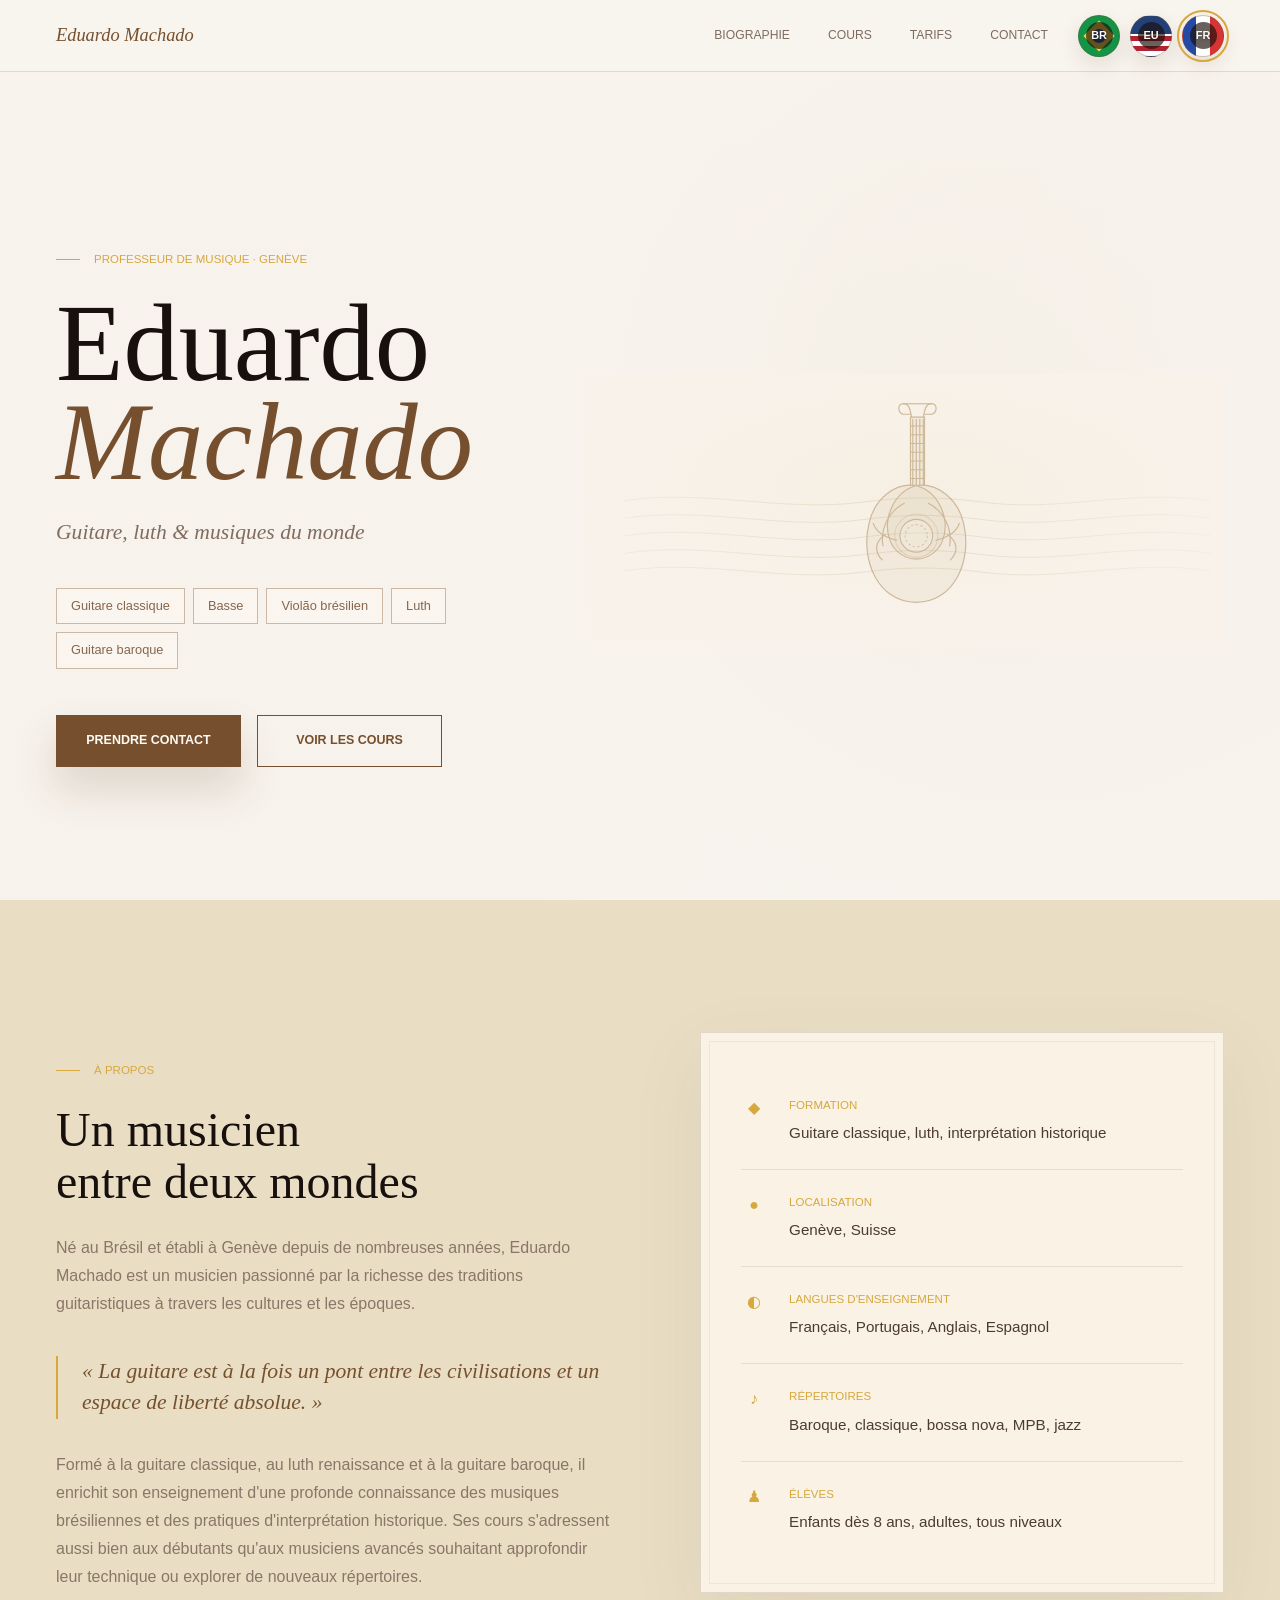
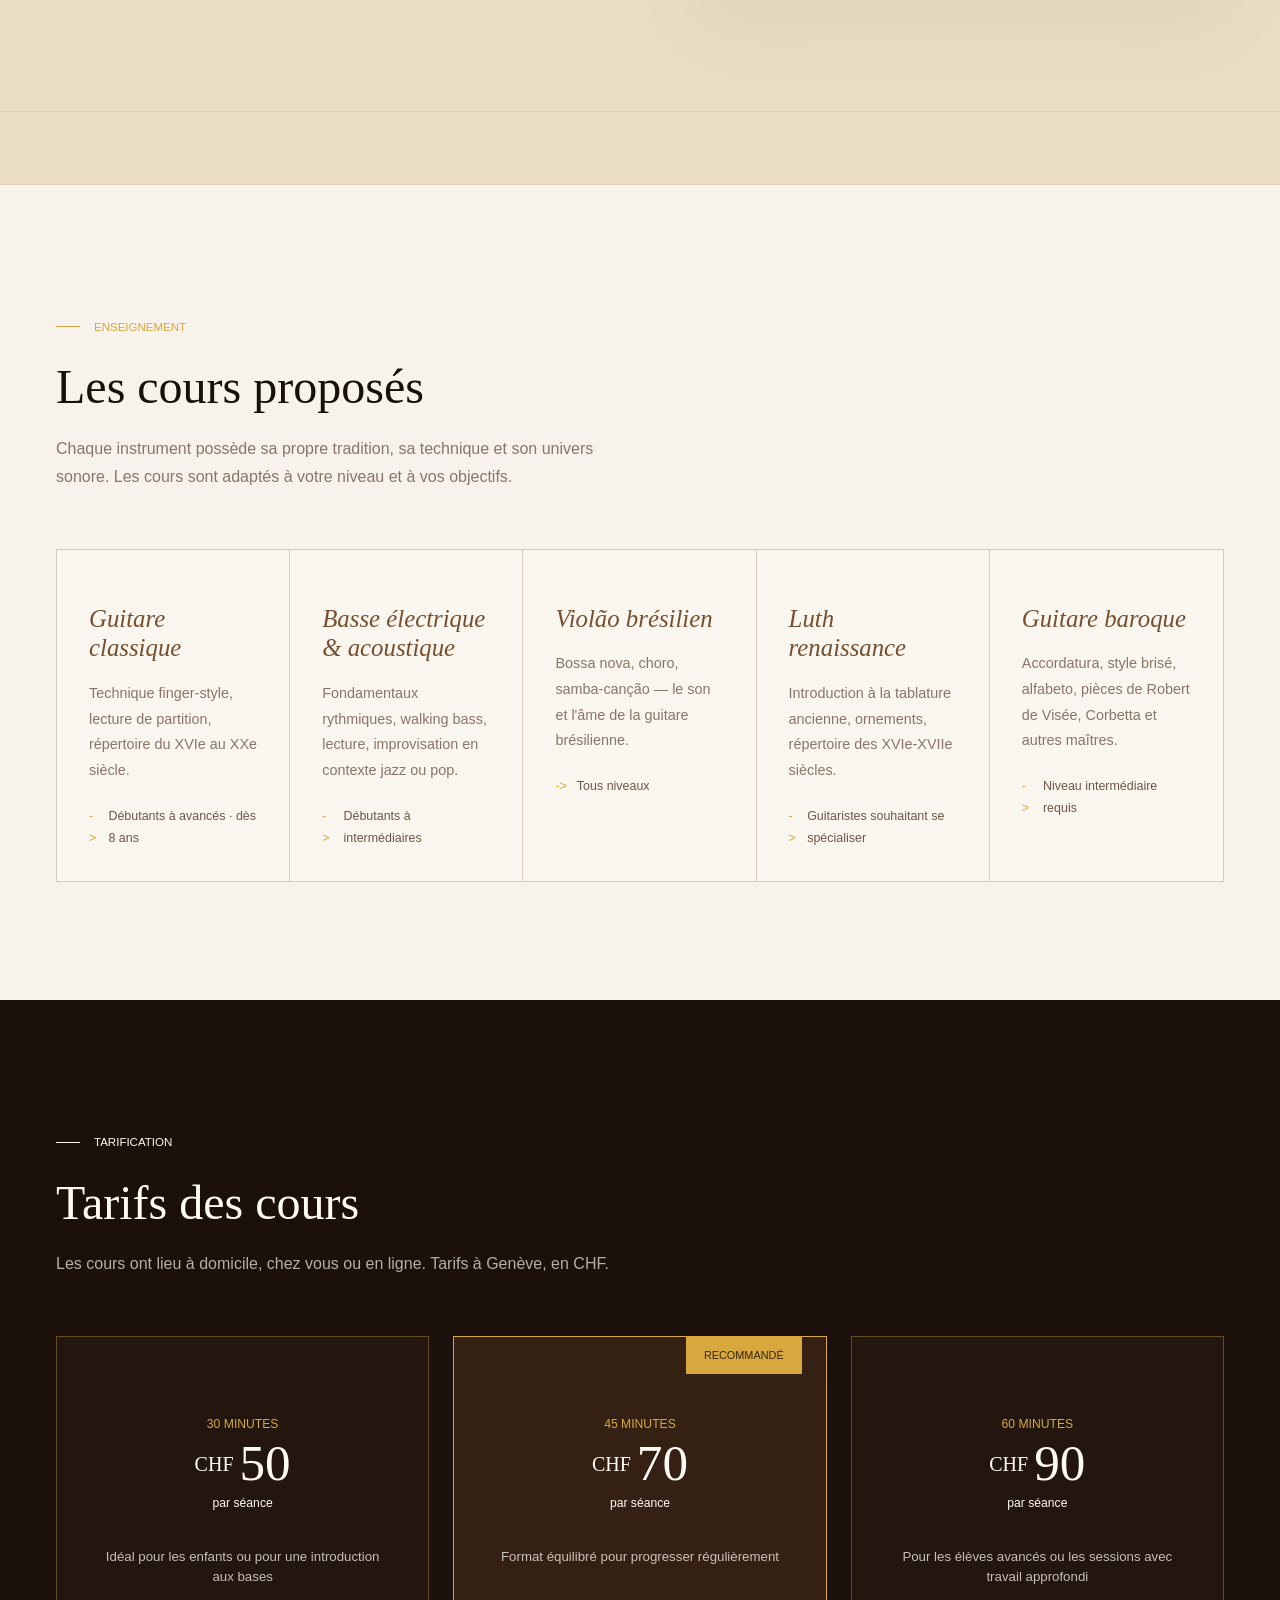
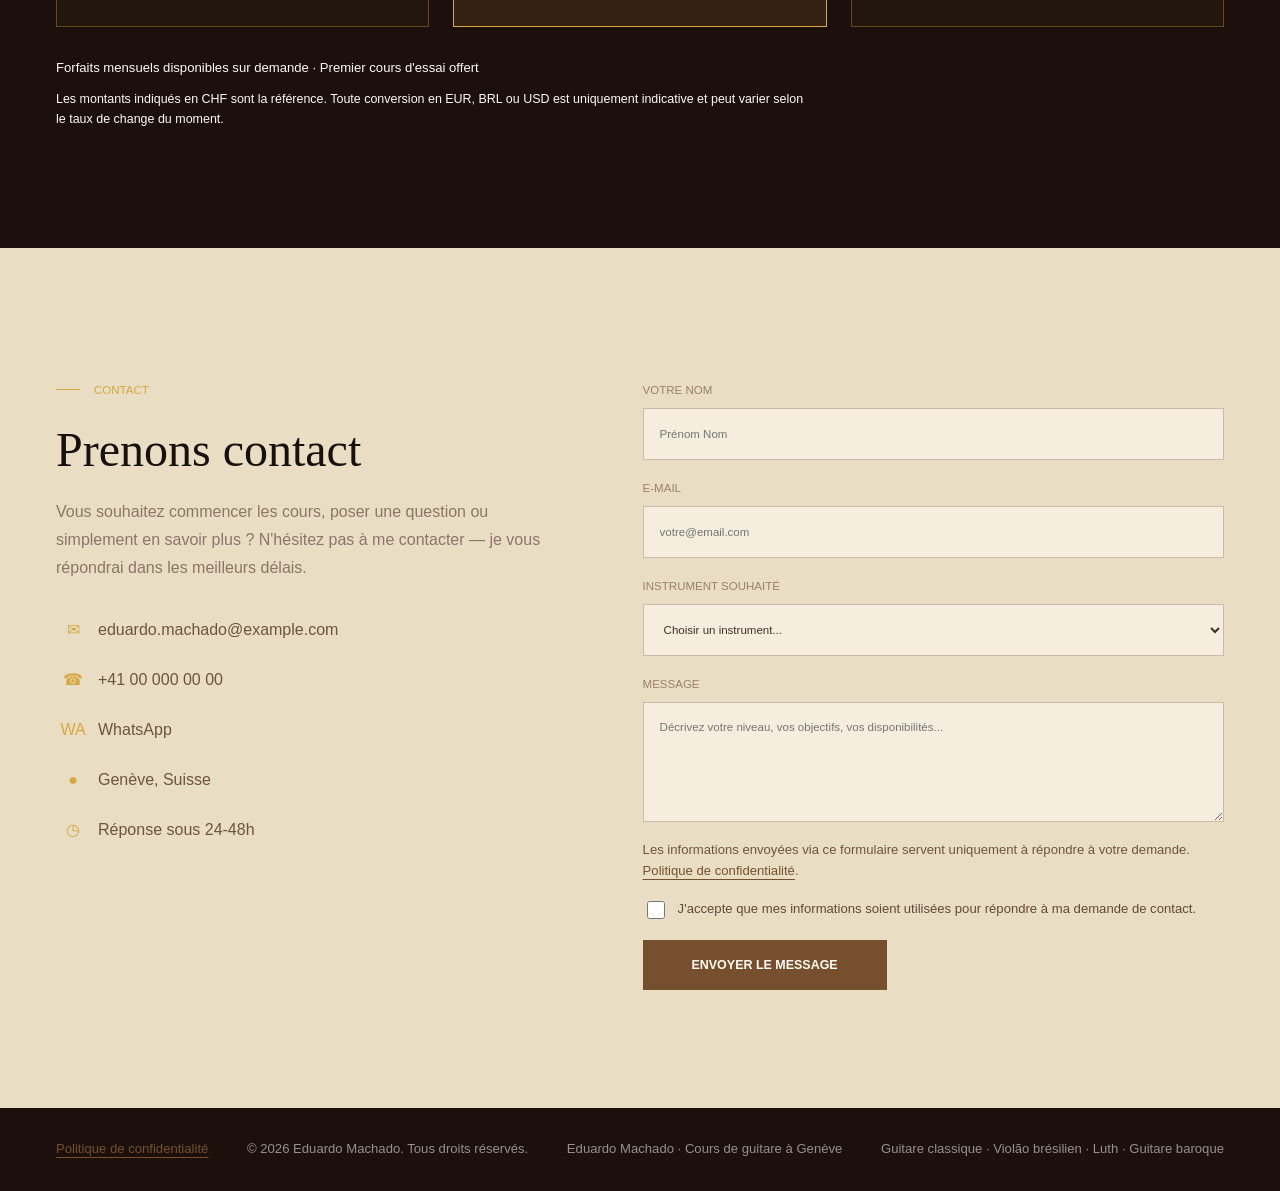
==== commit b52d9428: "Update version 2 landing page" ====
--- a/index.html
+++ b/index.html
@@ -45,10 +45,34 @@
         </div>
         <div class="instrument-art" aria-hidden="true">
           <svg viewBox="0 0 980 520" role="img">
-            <defs><linearGradient id="woodLine" x1="0" x2="1"><stop offset="0" stop-color="#d8c8aa" stop-opacity="0.08"/><stop offset="0.5" stop-color="#b7976f" stop-opacity="0.82"/><stop offset="1" stop-color="#d8c8aa" stop-opacity="0.08"/></linearGradient></defs>
-            <g stroke="url(#woodLine)" stroke-width="1.1" fill="none"><path d="M10 190 H970"/><path d="M10 222 H970"/><path d="M10 254 H970"/><path d="M10 286 H970"/><path d="M10 318 H970"/></g>
+            <defs>
+              <linearGradient id="woodLine" x1="0" x2="1">
+                <stop offset="0" stop-color="#d8c8aa" stop-opacity="0.08"/>
+                <stop offset="0.5" stop-color="#b7976f" stop-opacity="0.82"/>
+                <stop offset="1" stop-color="#d8c8aa" stop-opacity="0.08"/>
+              </linearGradient>
+            </defs>
+            <g stroke="url(#woodLine)" stroke-width="1.1" fill="none">
+              <path d="M10 190 H970"/>
+              <path d="M10 222 H970"/>
+              <path d="M10 254 H970"/>
+              <path d="M10 286 H970"/>
+              <path d="M10 318 H970"/>
+            </g>
             <g transform="translate(615 76)" stroke="#b69363" stroke-width="2" fill="none" opacity="0.82">
-              <path d="M84 138 C49 132 17 156 8 195 C-5 252 22 330 84 330 C146 330 173 252 160 195 C151 156 119 132 84 138Z" fill="rgba(205,185,149,0.17)"/><path d="M84 138 C44 150 31 197 42 230 C49 251 70 262 84 262 C98 262 119 251 126 230 C137 197 124 150 84 138Z" fill="rgba(205,185,149,0.16)"/><circle cx="84" cy="225" r="28" fill="rgba(247,242,236,0.25)"/><circle cx="84" cy="225" r="18" stroke-dasharray="4 4"/><path d="M73 140 V20 H97 V140" fill="rgba(205,185,149,0.13)"/><path d="M75 20 C73 3 69 -3 59 3 C52 7 51 18 61 22 H75"/><path d="M95 20 C97 3 101 -3 111 3 C118 7 119 18 109 22 H95"/><path d="M73 34 H97 M73 49 H97 M73 64 H97 M73 79 H97 M73 94 H97 M73 109 H97 M73 124 H97"/><path d="M78 24 V140 M84 24 V140 M90 24 V140"/><path d="M57 205 C36 220 36 244 48 258"/><path d="M131 205 C152 220 152 244 140 258"/><path d="M45 224 C21 218 13 205 14 194"/><path d="M123 224 C147 218 155 205 154 194"/>
+              <path d="M84 138 C49 132 17 156 8 195 C-5 252 22 330 84 330 C146 330 173 252 160 195 C151 156 119 132 84 138Z" fill="rgba(205,185,149,0.17)"/>
+              <path d="M84 138 C44 150 31 197 42 230 C49 251 70 262 84 262 C98 262 119 251 126 230 C137 197 124 150 84 138Z" fill="rgba(205,185,149,0.16)"/>
+              <circle cx="84" cy="225" r="28" fill="rgba(247,242,236,0.25)"/>
+              <circle cx="84" cy="225" r="18" stroke-dasharray="4 4"/>
+              <path d="M73 140 V20 H97 V140" fill="rgba(205,185,149,0.13)"/>
+              <path d="M75 20 C73 3 69 -3 59 3 C52 7 51 18 61 22 H75"/>
+              <path d="M95 20 C97 3 101 -3 111 3 C118 7 119 18 109 22 H95"/>
+              <path d="M73 34 H97 M73 49 H97 M73 64 H97 M73 79 H97 M73 94 H97 M73 109 H97 M73 124 H97"/>
+              <path d="M78 24 V140 M84 24 V140 M90 24 V140"/>
+              <path d="M57 205 C36 220 36 244 48 258"/>
+              <path d="M131 205 C152 220 152 244 140 258"/>
+              <path d="M45 224 C21 218 13 205 14 194"/>
+              <path d="M123 224 C147 218 155 205 154 194"/>
             </g>
           </svg>
         </div>
@@ -104,6 +128,7 @@
           <article class="price-card"><span class="duration">60 minutes</span><div aria-label="CHF 90"><span class="currency">CHF</span><span class="amount">90</span></div><p class="per">par séance</p><p class="description">Pour les élèves avancés ou les sessions avec travail approfondi</p></article>
         </div>
         <p class="pricing-footnote">Forfaits mensuels disponibles sur demande · Premier cours d'essai offert</p>
+        <p class="pricing-reference">Les montants indiqués en CHF sont la référence. Toute conversion en EUR, BRL ou USD est uniquement indicative et peut varier selon le taux de change du moment.</p>
       </div>
     </section>
 
@@ -116,6 +141,7 @@
           <ul class="contact-list">
             <li><span class="contact-icon">✉</span><a href="mailto:eduardo.machado@example.com">eduardo.machado@example.com</a></li>
             <li><span class="contact-icon">☎</span><a href="tel:+41000000000">+41 00 000 00 00</a></li>
+            <li><span class="contact-icon">WA</span><a href="https://wa.me/41000000000?text=Bonjour%20Eduardo%2C%20je%20m%27appelle%20%5Bvotre%20nom%5D.%20Je%20vous%20contacte%20depuis%20mon%20profil%20WhatsApp.%20Je%20suis%20int%C3%A9ress%C3%A9%28e%29%20par%20vos%20cours.%20Pourriez-vous%20m%27expliquer%20comment%20cela%20fonctionne%2C%20s%27il%20vous%20pla%C3%AEt%20%3F" target="_blank" rel="noopener noreferrer">WhatsApp</a></li>
             <li><span class="contact-icon">●</span><span>Genève, Suisse</span></li>
             <li><span class="contact-icon">◷</span><span>Réponse sous 24-48h</span></li>
           </ul>
@@ -125,6 +151,8 @@
           <label>E-mail<input name="email" type="email" placeholder="votre@email.com" required></label>
           <label>Instrument souhaité<select name="instrument" required><option value="">Choisir un instrument...</option><option>Guitare classique</option><option>Basse électrique ou acoustique</option><option>Violão brésilien</option><option>Luth renaissance</option><option>Guitare baroque</option></select></label>
           <label>Message<textarea name="message" placeholder="Décrivez votre niveau, vos objectifs, vos disponibilités..." required></textarea></label>
+          <p class="form-note">Les informations envoyées via ce formulaire servent uniquement à répondre à votre demande. <a href="privacy.html">Politique de confidentialité</a>.</p>
+          <label class="consent-label"><input name="consentement" type="checkbox" required><span>J'accepte que mes informations soient utilisées pour répondre à ma demande de contact.</span></label>
           <button class="button form-button" type="submit">Envoyer le message</button>
         </form>
       </div>
@@ -132,10 +160,12 @@
 
     <footer class="footer">
       <div class="footer-inner">
+        <nav class="footer-links" aria-label="Liens légaux"><a href="privacy.html">Politique de confidentialité</a></nav>
+        <span>&copy; 2026 Eduardo Machado. Tous droits réservés.</span>
         <span>Eduardo Machado · Cours de guitare à Genève</span>
         <span>Guitare classique · Violão brésilien · Luth · Guitare baroque</span>
       </div>
     </footer>
   </main>
 </body>
-</html>+</html>
--- a/styles.css
+++ b/styles.css
@@ -11,4 +11,903 @@
   --white: #fffaf3;
   --shadow: 0 24px 70px rgba(90, 62, 37, 0.08);
 }
-*{box-sizing:border-box}html{scroll-behavior:smooth}body{margin:0;background:var(--paper);color:var(--ink);font-family:"Avenir Next","Segoe UI",Arial,sans-serif;font-size:16px;line-height:1.75}a{color:inherit;text-decoration:none}.site-shell{min-height:100vh;background:radial-gradient(circle at 18% 78%,rgba(196,171,131,.18),transparent 24rem),linear-gradient(180deg,var(--paper-soft),var(--paper))}.topbar{position:sticky;top:0;z-index:10;display:flex;align-items:center;justify-content:space-between;min-height:72px;padding:0 56px;background:rgba(248,244,238,.96);border-bottom:1px solid rgba(122,95,67,.18);backdrop-filter:blur(12px)}.brand{color:var(--brown);font-family:"Cormorant Garamond","Bodoni 72",Didot,"Times New Roman",serif;font-size:1.15rem;font-style:italic;white-space:nowrap}.top-actions{display:flex;gap:30px;align-items:center}.nav{display:flex;gap:38px;align-items:center;color:#7e6c60;font-size:.76rem;text-transform:uppercase}.nav a{position:relative;padding:6px 0}.nav a::after{position:absolute;right:0;bottom:0;left:0;height:1px;content:"";background:var(--brown);transform:scaleX(0);transform-origin:left;transition:transform 180ms ease}.nav a:hover::after,.nav a:focus-visible::after{transform:scaleX(1)}.lang-switcher{display:flex;gap:10px;align-items:center}.lang-button{position:relative;display:inline-grid;place-items:center;width:42px;height:42px;overflow:hidden;border:1px solid rgba(118,80,46,.36);border-radius:999px;box-shadow:0 8px 20px rgba(83,56,33,.12);transition:transform 180ms ease,box-shadow 180ms ease}.lang-button:hover,.lang-button:focus-visible{transform:translateY(-2px);box-shadow:0 12px 24px rgba(83,56,33,.18)}.lang-button[aria-current="page"]{outline:2px solid var(--gold);outline-offset:3px}.flag-text{position:relative;z-index:2;display:grid;place-items:center;width:27px;height:27px;border-radius:999px;color:#fffaf3;background:rgba(27,16,12,.66);font-size:.68rem;font-weight:800;line-height:1;text-shadow:0 1px 3px rgba(0,0,0,.36)}.flag-br{background:#139447}.flag-br::before{position:absolute;inset:9px;content:"";background:#f7d43b;transform:rotate(45deg)}.flag-br::after{position:absolute;inset:13px;content:"";border-radius:999px;background:#1f4fa3}.flag-us{background:linear-gradient(#224179 0 46%,transparent 46%),repeating-linear-gradient(180deg,#b22234 0 5px,#fff 5px 10px)}.flag-fr{background:linear-gradient(90deg,#244aa5 0 33.333%,#fff 33.333% 66.666%,#d73535 66.666% 100%)}.section{padding:132px 56px 118px;scroll-margin-top:72px}.section-inner{width:min(100%,1792px);margin:0 auto}.eyebrow{display:flex;gap:14px;align-items:center;margin:0 0 24px;color:var(--gold);font-size:.72rem;text-transform:uppercase}.eyebrow::before{width:24px;height:1px;content:"";background:currentColor}h1,h2,h3{margin:0;font-family:"Cormorant Garamond","Bodoni 72",Didot,"Times New Roman",serif;font-weight:400}h1{max-width:610px;font-size:6.9rem;line-height:.9}h1 span{display:block;color:var(--brown);font-style:italic}h2{font-size:3rem;line-height:1.08}h3{color:var(--brown);font-size:1.55rem;font-style:italic;line-height:1.2}p{margin:0;color:var(--muted)}.hero{min-height:calc(100vh - 72px);padding-top:136px;padding-bottom:96px;background:linear-gradient(90deg,rgba(247,242,236,.98) 0 42%,rgba(247,242,236,.72) 64%,rgba(247,242,236,.95) 100%),radial-gradient(circle at 80% 40%,rgba(221,208,170,.44),transparent 33rem)}.hero-grid{display:grid;grid-template-columns:minmax(420px,.9fr) minmax(420px,1.25fr);gap:72px;align-items:center}.hero-subtitle{margin-top:22px;color:#816d60;font-family:"Cormorant Garamond","Bodoni 72",Didot,"Times New Roman",serif;font-size:1.35rem;font-style:italic}.instrument-tags{display:flex;flex-wrap:wrap;gap:8px;margin:36px 0 46px}.tag{min-height:34px;padding:6px 14px;border:1px solid #cbb9a6;color:#86674e;background:rgba(255,250,243,.36);font-size:.8rem}.actions{display:flex;flex-wrap:wrap;gap:16px}.button{display:inline-flex;align-items:center;justify-content:center;min-width:185px;min-height:50px;padding:14px 24px;border:1px solid var(--brown);font-size:.78rem;font-weight:700;text-transform:uppercase;transition:background 180ms ease,color 180ms ease,transform 180ms ease}.button.primary{color:var(--white);background:var(--brown);box-shadow:0 22px 42px rgba(93,61,33,.16)}.button.secondary{color:var(--brown);background:transparent}.button:hover,.button:focus-visible{transform:translateY(-2px)}.instrument-art{min-height:520px;display:flex;align-items:center;justify-content:center;overflow:hidden}.instrument-art svg{display:block;width:min(100%,980px);height:auto;opacity:.76}.sand-band{height:74px;background:var(--sand);border-top:1px solid rgba(122,95,67,.08);border-bottom:1px solid rgba(122,95,67,.08)}.about,.contact{background:var(--sand)}.about-grid{display:grid;grid-template-columns:minmax(360px,.98fr) minmax(420px,.92fr);gap:86px;align-items:center}.about-copy{max-width:900px}.about-copy p{max-width:900px;margin-top:26px}.quote{margin:38px 0 32px;padding-left:24px;border-left:2px solid var(--gold);color:var(--brown);font-family:"Cormorant Garamond","Bodoni 72",Didot,"Times New Roman",serif;font-size:1.35rem;font-style:italic;line-height:1.45}.profile-card{position:relative;padding:40px 40px 34px;background:rgba(255,250,243,.72);border:1px solid rgba(122,95,67,.18);box-shadow:var(--shadow)}.profile-card::before{position:absolute;inset:8px;pointer-events:none;content:"";border:1px solid rgba(122,95,67,.08)}.fact-list{position:relative;display:grid;gap:0;margin:0;padding:0;list-style:none}.fact{display:grid;grid-template-columns:36px 1fr;gap:12px;padding:22px 0;border-bottom:1px solid rgba(122,95,67,.14)}.fact:last-child{border-bottom:0}.fact-icon{width:26px;height:26px;color:var(--gold);font-size:1rem;line-height:26px;text-align:center}.fact-label{display:block;margin-bottom:4px;color:var(--gold);font-size:.72rem;text-transform:uppercase}.fact-value{color:#4d3b31;font-size:.95rem}.courses{background:var(--paper)}.section-lead{max-width:560px;margin-top:22px}.course-row{display:grid;grid-template-columns:repeat(5,1fr);margin-top:58px;border:1px solid var(--line);background:rgba(255,250,243,.28)}.course-card{min-height:222px;padding:54px 32px 32px;border-right:1px solid var(--line)}.course-card:last-child{border-right:0}.course-card p{margin-top:18px;font-size:.9rem;line-height:1.78}.course-note{display:flex;gap:10px;align-items:center;margin-top:22px;color:#6f5746;font-size:.78rem}.course-note::before{content:"->";color:var(--gold)}.pricing{background:var(--dark);color:var(--white)}.pricing h2,.pricing p{color:var(--white)}.pricing .section-lead{color:rgba(255,250,243,.68)}.pricing-grid{display:grid;grid-template-columns:repeat(3,1fr);gap:24px;margin-top:58px}.price-card{position:relative;min-height:234px;padding:72px 38px 38px;border:1px solid rgba(214,168,62,.36);text-align:center;background:rgba(48,32,20,.38)}.price-card.featured{border-color:var(--gold);background:rgba(93,61,33,.38)}.badge{position:absolute;top:0;right:24px;padding:9px 18px;color:#38270f;background:var(--gold);font-size:.68rem;text-transform:uppercase}.duration{color:var(--gold);font-size:.76rem;text-transform:uppercase}.currency{display:inline-block;margin-top:10px;color:var(--white);font-family:"Cormorant Garamond","Bodoni 72",Didot,"Times New Roman",serif;font-size:1.25rem;vertical-align:top}.amount{display:inline-block;margin-left:6px;color:var(--white);font-family:"Cormorant Garamond","Bodoni 72",Didot,"Times New Roman",serif;font-size:3.2rem;line-height:1}.per{margin:4px 0 0;color:rgba(255,250,243,.58);font-size:.76rem}.price-card .description{max-width:360px;margin:32px auto 0;color:rgba(255,250,243,.74);font-size:.83rem;line-height:1.55}.pricing-footnote{margin-top:30px;color:rgba(255,250,243,.5);font-size:.82rem}.contact-grid{display:grid;grid-template-columns:minmax(330px,.82fr) minmax(420px,.96fr);gap:90px;align-items:start}.contact-copy .section-lead{max-width:790px;margin-bottom:34px}.contact-list{display:grid;gap:22px;margin-top:34px;padding:0;list-style:none}.contact-list li{display:grid;grid-template-columns:34px 1fr;gap:8px;align-items:center;color:#6e543e}.contact-icon{color:var(--gold);font-size:1rem;text-align:center}.contact-form{display:grid;gap:18px}label{display:grid;gap:8px;color:#9b806b;font-size:.72rem;text-transform:uppercase}input,select,textarea{width:100%;min-height:52px;padding:14px 16px;border:1px solid #ccbbaa;border-radius:0;color:#3f2f27;background:rgba(255,250,243,.58);font:inherit;outline:none}textarea{min-height:120px;resize:vertical}input:focus,select:focus,textarea:focus{border-color:var(--brown);box-shadow:0 0 0 3px rgba(118,80,46,.12)}.form-button{width:fit-content;min-width:244px;margin-top:0;border:0;color:var(--white);background:var(--brown);cursor:pointer}.footer{padding:30px 56px;color:rgba(255,250,243,.55);background:var(--dark);font-size:.82rem}.footer-inner{display:flex;width:min(100%,1792px);margin:0 auto;justify-content:space-between;gap:18px}@media (max-width:1200px){.topbar{align-items:flex-start;flex-direction:column;gap:16px;padding:22px 28px}.top-actions{width:100%;justify-content:space-between}}@media (max-width:1160px){.section{padding-right:28px;padding-left:28px}.hero-grid,.about-grid,.contact-grid{grid-template-columns:1fr}.instrument-art{min-height:360px}.course-row{grid-template-columns:repeat(2,1fr)}.course-card:nth-child(2n){border-right:0}.course-card:nth-child(-n+3){border-bottom:1px solid var(--line)}}@media (max-width:760px){body{font-size:15px}.topbar{position:static;padding:22px}.top-actions{display:grid;gap:16px}.nav{width:100%;gap:12px;justify-content:space-between;overflow-x:auto;padding-bottom:4px}.lang-switcher{justify-content:flex-start}.section{padding:84px 22px 80px;scroll-margin-top:0}.hero{padding-top:82px}.hero-grid{gap:40px}h1{font-size:4.1rem}h2{font-size:2.45rem}.actions{display:grid}.button,.form-button{width:100%}.instrument-art{min-height:280px}.profile-card{padding:28px 26px}.course-row,.pricing-grid{grid-template-columns:1fr}.course-card,.course-card:nth-child(2n),.course-card:last-child{border-right:0;border-bottom:1px solid var(--line)}.course-card:last-child{border-bottom:0}.pricing-grid{gap:16px}.footer{padding:28px 22px}.footer-inner{flex-direction:column}}@media (max-width:460px){h1{font-size:3.25rem}h2{font-size:2.05rem}.tag{width:100%}.fact,.contact-list li{grid-template-columns:28px 1fr}}+
+* {
+  box-sizing: border-box;
+}
+
+html {
+  scroll-behavior: smooth;
+}
+
+body {
+  margin: 0;
+  background: var(--paper);
+  color: var(--ink);
+  font-family: "Avenir Next", "Segoe UI", Arial, sans-serif;
+  font-size: 16px;
+  line-height: 1.75;
+}
+
+a {
+  color: inherit;
+  text-decoration: none;
+}
+
+.site-shell {
+  min-height: 100vh;
+  background:
+    radial-gradient(circle at 18% 78%, rgba(196, 171, 131, 0.18), transparent 24rem),
+    linear-gradient(180deg, var(--paper-soft), var(--paper));
+}
+
+.topbar {
+  position: sticky;
+  top: 0;
+  z-index: 10;
+  display: flex;
+  align-items: center;
+  justify-content: space-between;
+  min-height: 72px;
+  padding: 0 56px;
+  background: rgba(248, 244, 238, 0.96);
+  border-bottom: 1px solid rgba(122, 95, 67, 0.18);
+  backdrop-filter: blur(12px);
+}
+
+.brand {
+  color: var(--brown);
+  font-family: "Cormorant Garamond", "Bodoni 72", Didot, "Times New Roman", serif;
+  font-size: 1.15rem;
+  font-style: italic;
+  white-space: nowrap;
+}
+
+.top-actions {
+  display: flex;
+  gap: 30px;
+  align-items: center;
+}
+
+.nav {
+  display: flex;
+  gap: 38px;
+  align-items: center;
+  color: #7e6c60;
+  font-size: 0.76rem;
+  text-transform: uppercase;
+}
+
+.nav a {
+  position: relative;
+  padding: 6px 0;
+}
+
+.nav a::after {
+  position: absolute;
+  right: 0;
+  bottom: 0;
+  left: 0;
+  height: 1px;
+  content: "";
+  background: var(--brown);
+  transform: scaleX(0);
+  transform-origin: left;
+  transition: transform 180ms ease;
+}
+
+.nav a:hover::after,
+.nav a:focus-visible::after {
+  transform: scaleX(1);
+}
+
+.lang-switcher {
+  display: flex;
+  gap: 10px;
+  align-items: center;
+}
+
+.lang-button {
+  position: relative;
+  display: inline-grid;
+  place-items: center;
+  width: 42px;
+  height: 42px;
+  overflow: hidden;
+  border: 1px solid rgba(118, 80, 46, 0.36);
+  border-radius: 999px;
+  box-shadow: 0 8px 20px rgba(83, 56, 33, 0.12);
+  transition: transform 180ms ease, box-shadow 180ms ease;
+}
+
+.lang-button:hover,
+.lang-button:focus-visible {
+  transform: translateY(-2px);
+  box-shadow: 0 12px 24px rgba(83, 56, 33, 0.18);
+}
+
+.lang-button[aria-current="page"] {
+  outline: 2px solid var(--gold);
+  outline-offset: 3px;
+}
+
+.flag-text {
+  position: relative;
+  z-index: 2;
+  display: grid;
+  place-items: center;
+  width: 27px;
+  height: 27px;
+  border-radius: 999px;
+  color: #fffaf3;
+  background: rgba(27, 16, 12, 0.66);
+  font-size: 0.68rem;
+  font-weight: 800;
+  line-height: 1;
+  text-shadow: 0 1px 3px rgba(0, 0, 0, 0.36);
+}
+
+.flag-br {
+  background: #139447;
+}
+
+.flag-br::before {
+  position: absolute;
+  inset: 9px;
+  content: "";
+  background: #f7d43b;
+  transform: rotate(45deg);
+}
+
+.flag-br::after {
+  position: absolute;
+  inset: 13px;
+  content: "";
+  border-radius: 999px;
+  background: #1f4fa3;
+}
+
+.flag-us {
+  background:
+    linear-gradient(#224179 0 46%, transparent 46%),
+    repeating-linear-gradient(180deg, #b22234 0 5px, #fff 5px 10px);
+}
+
+.flag-fr {
+  background: linear-gradient(90deg, #244aa5 0 33.333%, #fff 33.333% 66.666%, #d73535 66.666% 100%);
+}
+
+.section {
+  padding: 132px 56px 118px;
+  scroll-margin-top: 72px;
+}
+
+.section-inner {
+  width: min(100%, 1792px);
+  margin: 0 auto;
+}
+
+.eyebrow {
+  display: flex;
+  gap: 14px;
+  align-items: center;
+  margin: 0 0 24px;
+  color: var(--gold);
+  font-size: 0.72rem;
+  text-transform: uppercase;
+}
+
+.eyebrow::before {
+  width: 24px;
+  height: 1px;
+  content: "";
+  background: currentColor;
+}
+
+h1,
+h2,
+h3 {
+  margin: 0;
+  font-family: "Cormorant Garamond", "Bodoni 72", Didot, "Times New Roman", serif;
+  font-weight: 400;
+}
+
+h1 {
+  max-width: 610px;
+  font-size: 6.9rem;
+  line-height: 0.9;
+}
+
+h1 span {
+  display: block;
+  color: var(--brown);
+  font-style: italic;
+}
+
+h2 {
+  font-size: 3rem;
+  line-height: 1.08;
+}
+
+h3 {
+  color: var(--brown);
+  font-size: 1.55rem;
+  font-style: italic;
+  line-height: 1.2;
+}
+
+p {
+  margin: 0;
+  color: var(--muted);
+}
+
+.hero {
+  min-height: calc(100vh - 72px);
+  padding-top: 150px;
+  padding-bottom: 106px;
+  background:
+    linear-gradient(90deg, rgba(247, 242, 236, 0.98) 0 42%, rgba(247, 242, 236, 0.72) 64%, rgba(247, 242, 236, 0.95) 100%),
+    radial-gradient(circle at 80% 40%, rgba(221, 208, 170, 0.44), transparent 33rem);
+}
+
+.hero-grid {
+  display: grid;
+  grid-template-columns: minmax(420px, 0.9fr) minmax(420px, 1.25fr);
+  gap: 72px;
+  align-items: center;
+}
+
+.hero-subtitle {
+  margin-top: 22px;
+  color: #816d60;
+  font-family: "Cormorant Garamond", "Bodoni 72", Didot, "Times New Roman", serif;
+  font-size: 1.35rem;
+  font-style: italic;
+}
+
+.instrument-tags {
+  display: flex;
+  flex-wrap: wrap;
+  gap: 8px;
+  margin: 36px 0 46px;
+}
+
+.tag {
+  min-height: 34px;
+  padding: 6px 14px;
+  border: 1px solid #cbb9a6;
+  color: #86674e;
+  background: rgba(255, 250, 243, 0.36);
+  font-size: 0.8rem;
+}
+
+.actions {
+  display: flex;
+  flex-wrap: wrap;
+  gap: 16px;
+}
+
+.button {
+  display: inline-flex;
+  align-items: center;
+  justify-content: center;
+  min-width: 185px;
+  min-height: 50px;
+  padding: 14px 24px;
+  border: 1px solid var(--brown);
+  font-size: 0.78rem;
+  font-weight: 700;
+  text-transform: uppercase;
+  transition: background 180ms ease, color 180ms ease, transform 180ms ease;
+}
+
+.button.primary {
+  color: var(--white);
+  background: var(--brown);
+  box-shadow: 0 22px 42px rgba(93, 61, 33, 0.16);
+}
+
+.button.secondary {
+  color: var(--brown);
+  background: transparent;
+}
+
+.button:hover,
+.button:focus-visible {
+  transform: translateY(-2px);
+}
+
+.instrument-art {
+  min-height: 572px;
+  display: flex;
+  align-items: center;
+  justify-content: center;
+  overflow: hidden;
+  background: url("hero-instrument.svg") center / min(100%, 1200px) auto no-repeat;
+}
+
+.instrument-art svg {
+  display: none;
+}
+
+.sand-band {
+  height: 74px;
+  background: var(--sand);
+  border-top: 1px solid rgba(122, 95, 67, 0.08);
+  border-bottom: 1px solid rgba(122, 95, 67, 0.08);
+}
+
+.about,
+.contact {
+  background: var(--sand);
+}
+
+.about-grid {
+  display: grid;
+  grid-template-columns: minmax(360px, 0.98fr) minmax(420px, 0.92fr);
+  gap: 86px;
+  align-items: center;
+}
+
+.about-copy {
+  max-width: 900px;
+}
+
+.about-copy p {
+  max-width: 900px;
+  margin-top: 26px;
+}
+
+.quote {
+  margin: 38px 0 32px;
+  padding-left: 24px;
+  border-left: 2px solid var(--gold);
+  color: var(--brown);
+  font-family: "Cormorant Garamond", "Bodoni 72", Didot, "Times New Roman", serif;
+  font-size: 1.35rem;
+  font-style: italic;
+  line-height: 1.45;
+}
+
+.profile-card {
+  position: relative;
+  padding: 40px 40px 34px;
+  background: rgba(255, 250, 243, 0.72);
+  border: 1px solid rgba(122, 95, 67, 0.18);
+  box-shadow: var(--shadow);
+}
+
+.profile-card::before {
+  position: absolute;
+  inset: 8px;
+  pointer-events: none;
+  content: "";
+  border: 1px solid rgba(122, 95, 67, 0.08);
+}
+
+.fact-list {
+  position: relative;
+  display: grid;
+  gap: 0;
+  margin: 0;
+  padding: 0;
+  list-style: none;
+}
+
+.fact {
+  display: grid;
+  grid-template-columns: 36px 1fr;
+  gap: 12px;
+  padding: 22px 0;
+  border-bottom: 1px solid rgba(122, 95, 67, 0.14);
+}
+
+.fact:last-child {
+  border-bottom: 0;
+}
+
+.fact-icon {
+  width: 26px;
+  height: 26px;
+  color: var(--gold);
+  font-size: 1rem;
+  line-height: 26px;
+  text-align: center;
+}
+
+.fact-label {
+  display: block;
+  margin-bottom: 4px;
+  color: var(--gold);
+  font-size: 0.72rem;
+  text-transform: uppercase;
+}
+
+.fact-value {
+  color: #4d3b31;
+  font-size: 0.95rem;
+}
+
+.courses {
+  background: var(--paper);
+}
+
+.section-lead {
+  max-width: 560px;
+  margin-top: 22px;
+}
+
+.course-row {
+  display: grid;
+  grid-template-columns: repeat(5, 1fr);
+  margin-top: 58px;
+  border: 1px solid var(--line);
+  background: rgba(255, 250, 243, 0.28);
+}
+
+.course-card {
+  min-height: 222px;
+  padding: 54px 32px 32px;
+  border-right: 1px solid var(--line);
+}
+
+.course-card:last-child {
+  border-right: 0;
+}
+
+.course-card p {
+  margin-top: 18px;
+  font-size: 0.9rem;
+  line-height: 1.78;
+}
+
+.course-note {
+  display: flex;
+  gap: 10px;
+  align-items: center;
+  margin-top: 22px;
+  color: #6f5746;
+  font-size: 0.78rem;
+}
+
+.course-note::before {
+  content: "->";
+  color: var(--gold);
+}
+
+.pricing {
+  background: var(--dark);
+  color: var(--white);
+}
+
+.pricing h2,
+.pricing p {
+  color: var(--white);
+}
+
+.pricing .section-lead {
+  color: rgba(255, 250, 243, 0.68);
+}
+
+.pricing-grid {
+  display: grid;
+  grid-template-columns: repeat(3, 1fr);
+  gap: 24px;
+  margin-top: 58px;
+}
+
+.price-card {
+  position: relative;
+  min-height: 234px;
+  padding: 72px 38px 38px;
+  border: 1px solid rgba(214, 168, 62, 0.36);
+  text-align: center;
+  background: rgba(48, 32, 20, 0.38);
+}
+
+.price-card.featured {
+  border-color: var(--gold);
+  background: rgba(93, 61, 33, 0.38);
+}
+
+.badge {
+  position: absolute;
+  top: 0;
+  right: 24px;
+  padding: 9px 18px;
+  color: #38270f;
+  background: var(--gold);
+  font-size: 0.68rem;
+  text-transform: uppercase;
+}
+
+.duration {
+  color: var(--gold);
+  font-size: 0.76rem;
+  text-transform: uppercase;
+}
+
+.currency {
+  display: inline-block;
+  margin-top: 10px;
+  color: var(--white);
+  font-family: "Cormorant Garamond", "Bodoni 72", Didot, "Times New Roman", serif;
+  font-size: 1.25rem;
+  vertical-align: top;
+}
+
+.amount {
+  display: inline-block;
+  margin-left: 6px;
+  color: var(--white);
+  font-family: "Cormorant Garamond", "Bodoni 72", Didot, "Times New Roman", serif;
+  font-size: 3.2rem;
+  line-height: 1;
+}
+
+.per {
+  margin: 4px 0 0;
+  color: rgba(255, 250, 243, 0.58);
+  font-size: 0.76rem;
+}
+
+.price-card .description {
+  max-width: 360px;
+  margin: 32px auto 0;
+  color: rgba(255, 250, 243, 0.74);
+  font-size: 0.83rem;
+  line-height: 1.55;
+}
+
+.pricing-footnote {
+  margin-top: 30px;
+  color: rgba(255, 250, 243, 0.5);
+  font-size: 0.82rem;
+}
+
+.pricing-reference {
+  max-width: 760px;
+  margin-top: 10px;
+  color: rgba(255, 250, 243, 0.46);
+  font-size: 0.78rem;
+  line-height: 1.6;
+}
+
+.contact-grid {
+  display: grid;
+  grid-template-columns: minmax(330px, 0.82fr) minmax(420px, 0.96fr);
+  gap: 90px;
+  align-items: start;
+}
+
+.contact-copy .section-lead {
+  max-width: 790px;
+  margin-bottom: 34px;
+}
+
+.contact-list {
+  display: grid;
+  gap: 22px;
+  margin-top: 34px;
+  padding: 0;
+  list-style: none;
+}
+
+.contact-list li {
+  display: grid;
+  grid-template-columns: 34px 1fr;
+  gap: 8px;
+  align-items: center;
+  color: #6e543e;
+}
+
+.contact-icon {
+  color: var(--gold);
+  font-size: 1rem;
+  text-align: center;
+}
+
+.contact-form {
+  display: grid;
+  gap: 18px;
+}
+
+label {
+  display: grid;
+  gap: 8px;
+  color: #9b806b;
+  font-size: 0.72rem;
+  text-transform: uppercase;
+}
+
+input,
+select,
+textarea {
+  width: 100%;
+  min-height: 52px;
+  padding: 14px 16px;
+  border: 1px solid #ccbbaa;
+  border-radius: 0;
+  color: #3f2f27;
+  background: rgba(255, 250, 243, 0.58);
+  font: inherit;
+  outline: none;
+}
+
+textarea {
+  min-height: 120px;
+  resize: vertical;
+}
+
+input:focus,
+select:focus,
+textarea:focus {
+  border-color: var(--brown);
+  box-shadow: 0 0 0 3px rgba(118, 80, 46, 0.12);
+}
+
+.form-note {
+  color: #6e543e;
+  font-size: 0.82rem;
+  line-height: 1.55;
+}
+
+.form-note a,
+.footer-links a,
+.privacy-content a {
+  color: var(--brown);
+  text-decoration: underline;
+  text-underline-offset: 4px;
+}
+
+.consent-label {
+  display: flex;
+  gap: 10px;
+  align-items: flex-start;
+  color: #5f4939;
+  font-size: 0.82rem;
+  line-height: 1.5;
+  text-transform: none;
+}
+
+.consent-label input {
+  width: 18px;
+  min-width: 18px;
+  height: 18px;
+  min-height: 18px;
+  margin-top: 2px;
+  padding: 0;
+  accent-color: var(--brown);
+}
+
+.form-button {
+  width: fit-content;
+  min-width: 244px;
+  margin-top: 0;
+  border: 0;
+  color: var(--white);
+  background: var(--brown);
+  cursor: pointer;
+}
+
+.footer {
+  padding: 30px 56px;
+  color: rgba(255, 250, 243, 0.55);
+  background: var(--dark);
+  font-size: 0.82rem;
+}
+
+.footer-inner {
+  display: flex;
+  width: min(100%, 1792px);
+  margin: 0 auto;
+  align-items: center;
+  justify-content: space-between;
+  flex-wrap: wrap;
+  gap: 18px;
+}
+
+.footer-links {
+  display: flex;
+  gap: 18px;
+  align-items: center;
+}
+
+.privacy-page {
+  min-height: calc(100vh - 72px);
+  background: var(--paper);
+}
+
+.privacy-hero {
+  padding-top: 120px;
+  padding-bottom: 84px;
+  background:
+    linear-gradient(90deg, rgba(247, 242, 236, 0.98), rgba(233, 222, 196, 0.62)),
+    radial-gradient(circle at 82% 34%, rgba(221, 208, 170, 0.34), transparent 28rem);
+}
+
+.privacy-hero h1 {
+  max-width: 860px;
+  font-size: clamp(3.2rem, 7vw, 6.5rem);
+}
+
+.privacy-content {
+  display: grid;
+  gap: 36px;
+  max-width: 920px;
+  padding-top: 84px;
+  padding-bottom: 98px;
+}
+
+.privacy-content section {
+  display: grid;
+  gap: 12px;
+}
+
+.privacy-content h2 {
+  font-size: 2rem;
+}
+
+.privacy-list {
+  display: grid;
+  gap: 10px;
+  margin: 0;
+  padding-left: 20px;
+  color: var(--muted);
+}
+
+@media (max-width: 1200px) {
+  .topbar {
+    align-items: flex-start;
+    flex-direction: column;
+    gap: 16px;
+    padding: 22px 28px;
+  }
+
+  .top-actions {
+    width: 100%;
+    justify-content: space-between;
+  }
+}
+
+@media (max-width: 1160px) {
+  .section {
+    padding-right: 28px;
+    padding-left: 28px;
+  }
+
+  .hero-grid,
+  .about-grid,
+  .contact-grid {
+    grid-template-columns: 1fr;
+  }
+
+  .instrument-art {
+    min-height: 360px;
+  }
+
+  .course-row {
+    grid-template-columns: repeat(2, 1fr);
+  }
+
+  .course-card:nth-child(2n) {
+    border-right: 0;
+  }
+
+  .course-card:nth-child(-n + 3) {
+    border-bottom: 1px solid var(--line);
+  }
+}
+
+@media (max-width: 760px) {
+  body {
+    font-size: 15px;
+  }
+
+  .topbar {
+    position: static;
+    padding: 22px;
+  }
+
+  .top-actions {
+    display: grid;
+    gap: 16px;
+  }
+
+  .nav {
+    width: 100%;
+    gap: 12px;
+    justify-content: space-between;
+    overflow-x: auto;
+    padding-bottom: 4px;
+  }
+
+  .lang-switcher {
+    justify-content: flex-start;
+  }
+
+  .section {
+    padding: 84px 22px 80px;
+    scroll-margin-top: 0;
+  }
+
+  .hero {
+    padding-top: 90px;
+  }
+
+  .hero-grid {
+    gap: 40px;
+  }
+
+  h1 {
+    font-size: 4.1rem;
+  }
+
+  h2 {
+    font-size: 2.45rem;
+  }
+
+  .actions {
+    display: grid;
+  }
+
+  .button,
+  .form-button {
+    width: 100%;
+  }
+
+  .instrument-art {
+    min-height: 280px;
+  }
+
+  .profile-card {
+    padding: 28px 26px;
+  }
+
+  .course-row,
+  .pricing-grid {
+    grid-template-columns: 1fr;
+  }
+
+  .course-card,
+  .course-card:nth-child(2n),
+  .course-card:last-child {
+    border-right: 0;
+    border-bottom: 1px solid var(--line);
+  }
+
+  .course-card:last-child {
+    border-bottom: 0;
+  }
+
+  .pricing-grid {
+    gap: 16px;
+  }
+
+  .footer {
+    padding: 28px 22px;
+  }
+
+  .footer-inner {
+    flex-direction: column;
+  }
+}
+
+@media (max-width: 460px) {
+  h1 {
+    font-size: 3.25rem;
+  }
+
+  h2 {
+    font-size: 2.05rem;
+  }
+
+  .tag {
+    width: 100%;
+  }
+
+  .fact,
+  .contact-list li {
+    grid-template-columns: 28px 1fr;
+  }
+}
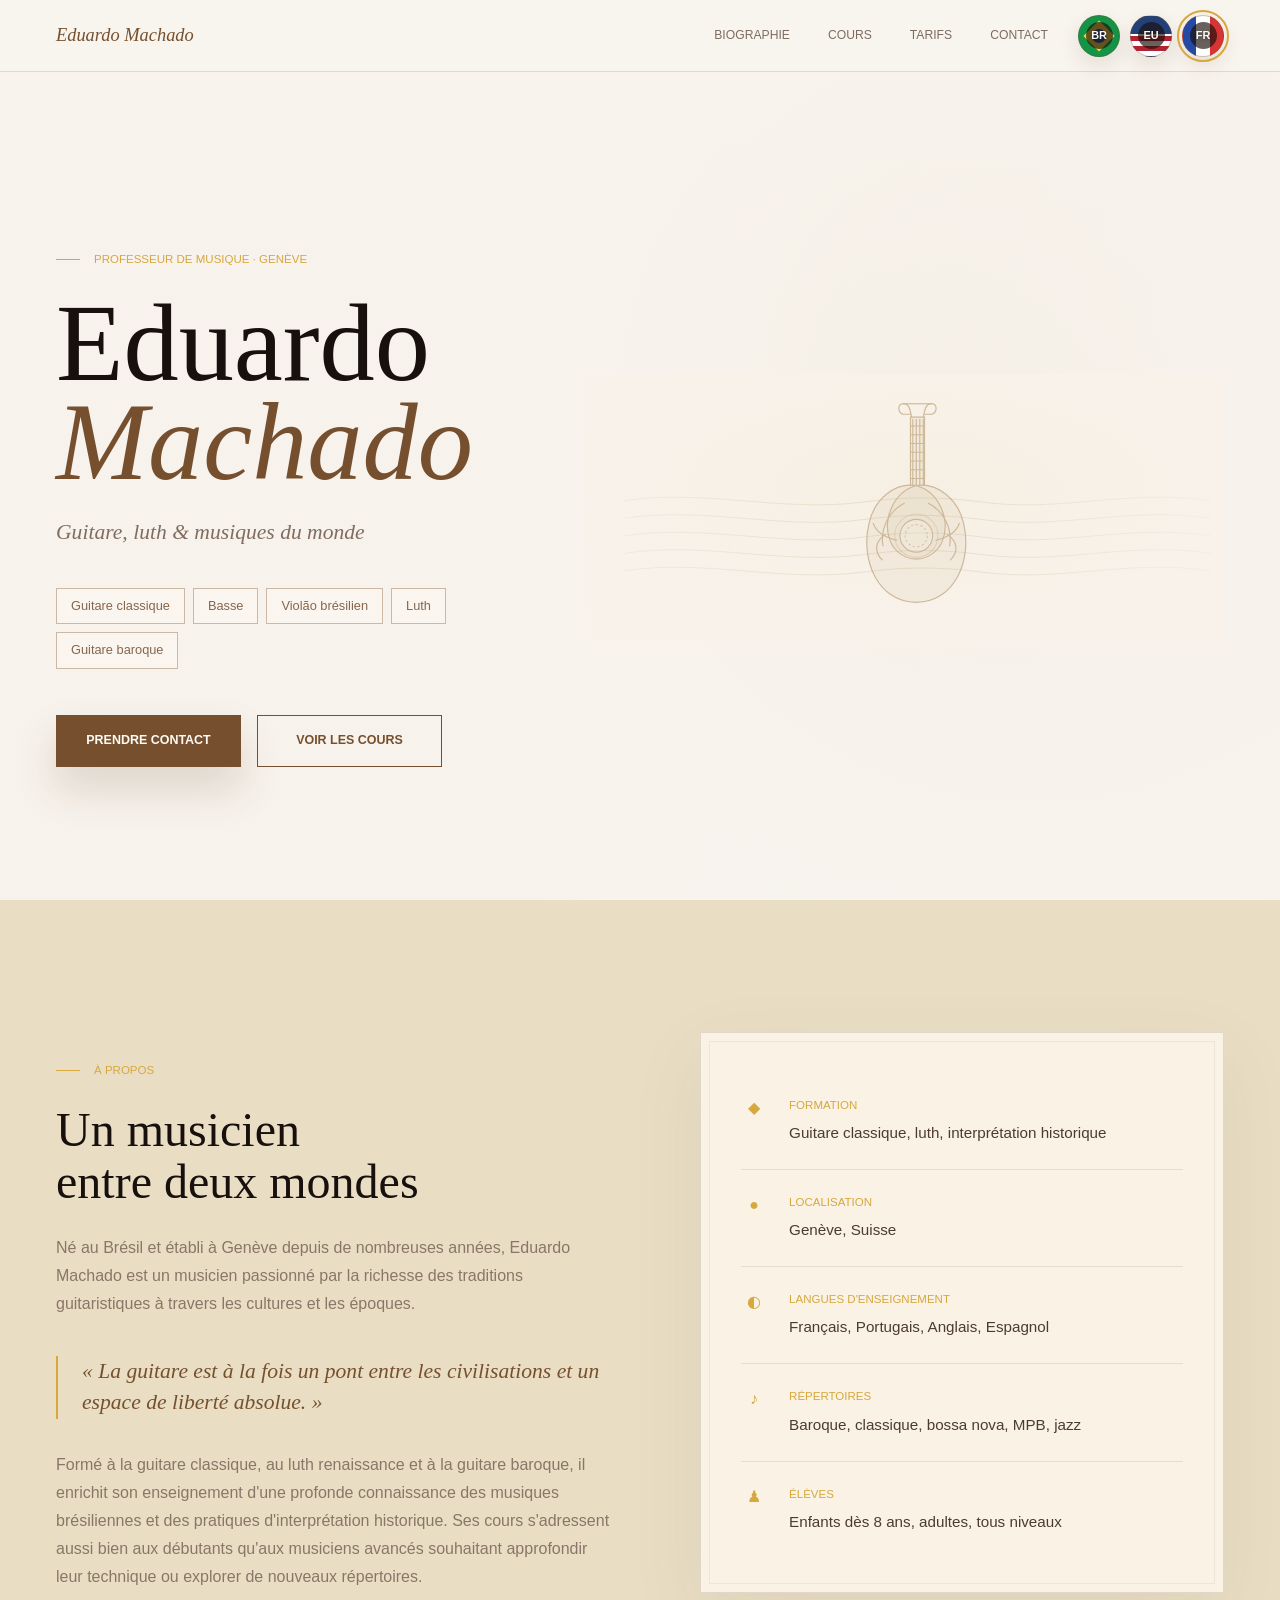
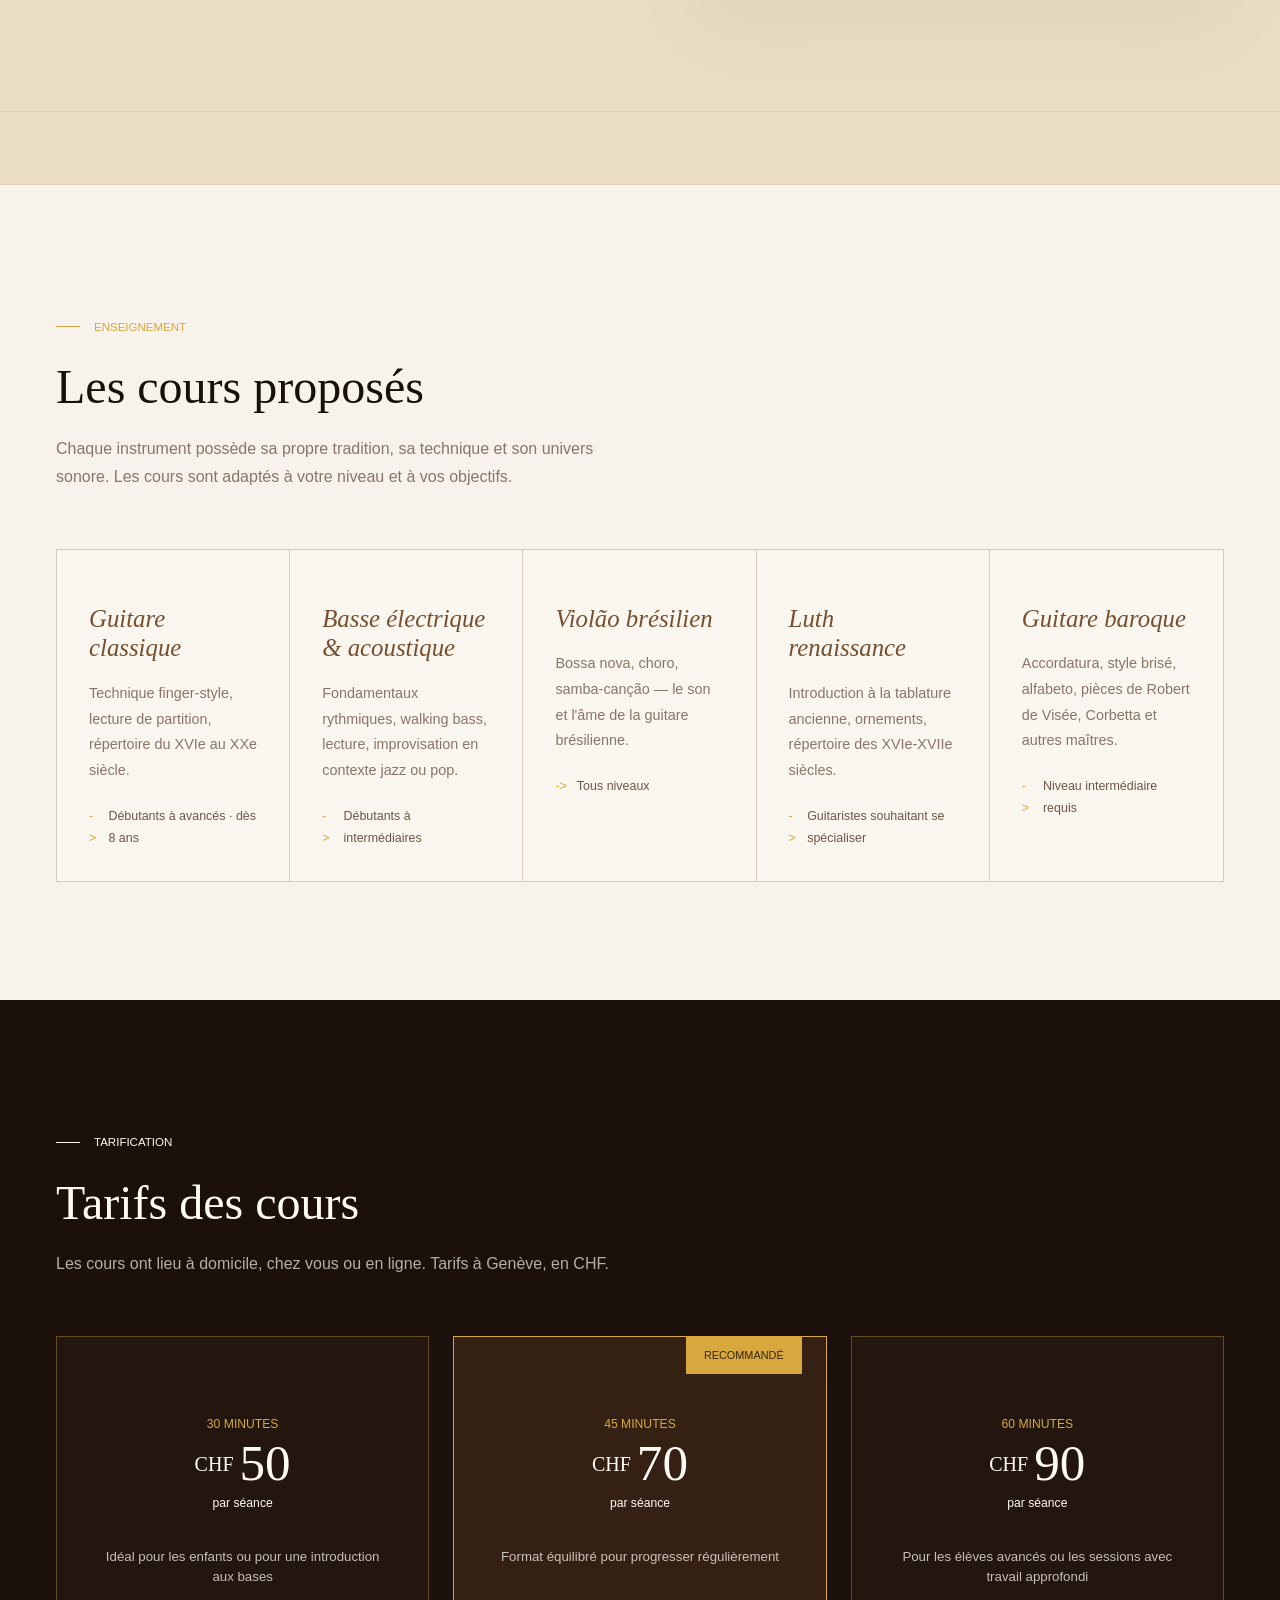
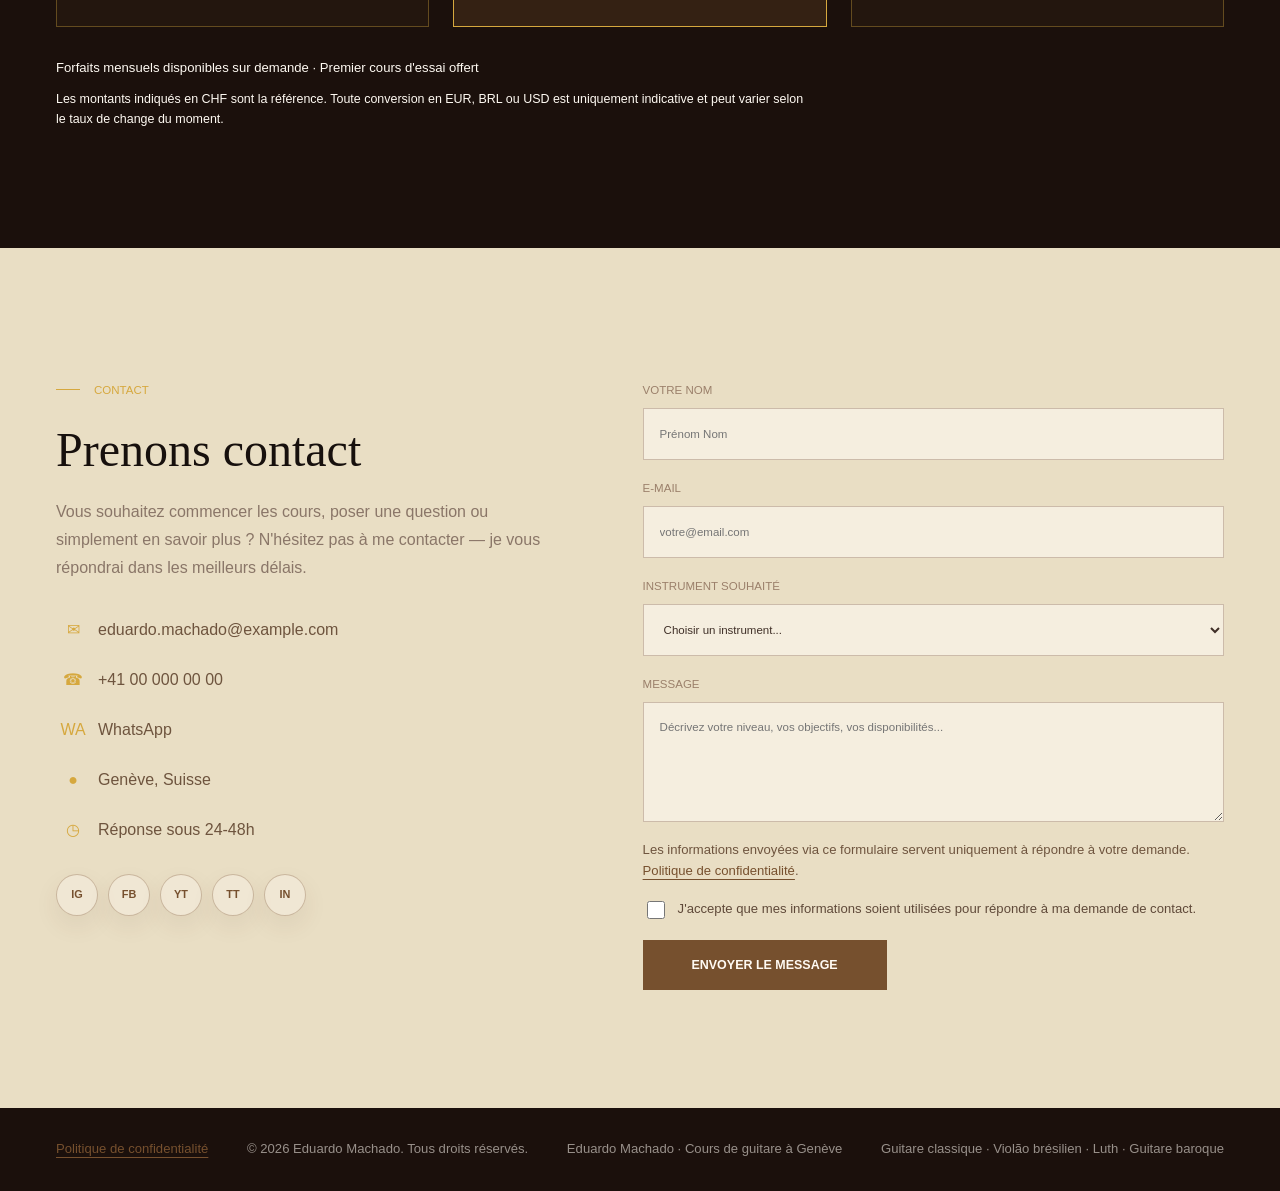
==== commit e9973f7a: "Add social media links" ====
--- a/index.html
+++ b/index.html
@@ -145,6 +145,13 @@
             <li><span class="contact-icon">●</span><span>Genève, Suisse</span></li>
             <li><span class="contact-icon">◷</span><span>Réponse sous 24-48h</span></li>
           </ul>
+          <nav class="social-links" aria-label="Réseaux sociaux">
+            <a class="social-link" href="https://www.instagram.com/" target="_blank" rel="noopener noreferrer" aria-label="Instagram" title="Instagram"><span>IG</span></a>
+            <a class="social-link" href="https://www.facebook.com/" target="_blank" rel="noopener noreferrer" aria-label="Facebook" title="Facebook"><span>FB</span></a>
+            <a class="social-link" href="https://www.youtube.com/" target="_blank" rel="noopener noreferrer" aria-label="YouTube" title="YouTube"><span>YT</span></a>
+            <a class="social-link" href="https://www.tiktok.com/" target="_blank" rel="noopener noreferrer" aria-label="TikTok" title="TikTok"><span>TT</span></a>
+            <a class="social-link" href="https://www.linkedin.com/" target="_blank" rel="noopener noreferrer" aria-label="LinkedIn" title="LinkedIn"><span>IN</span></a>
+          </nav>
         </div>
         <form class="contact-form" action="mailto:eduardo.machado@example.com" method="post" enctype="text/plain">
           <label>Votre nom<input name="nom" type="text" placeholder="Prénom Nom" required></label>
--- a/styles.css
+++ b/styles.css
@@ -607,6 +607,38 @@
   text-align: center;
 }
 
+.social-links {
+  display: flex;
+  flex-wrap: wrap;
+  gap: 10px;
+  margin-top: 30px;
+}
+
+.social-link {
+  display: inline-grid;
+  place-items: center;
+  width: 42px;
+  height: 42px;
+  border: 1px solid rgba(118, 80, 46, 0.32);
+  border-radius: 999px;
+  color: var(--brown);
+  background: rgba(255, 250, 243, 0.34);
+  box-shadow: 0 10px 24px rgba(83, 56, 33, 0.08);
+  font-size: 0.68rem;
+  font-weight: 800;
+  letter-spacing: 0;
+  line-height: 1;
+  transition: background 180ms ease, color 180ms ease, transform 180ms ease, box-shadow 180ms ease;
+}
+
+.social-link:hover,
+.social-link:focus-visible {
+  color: var(--white);
+  background: var(--brown);
+  box-shadow: 0 14px 28px rgba(83, 56, 33, 0.16);
+  transform: translateY(-2px);
+}
+
 .contact-form {
   display: grid;
   gap: 18px;
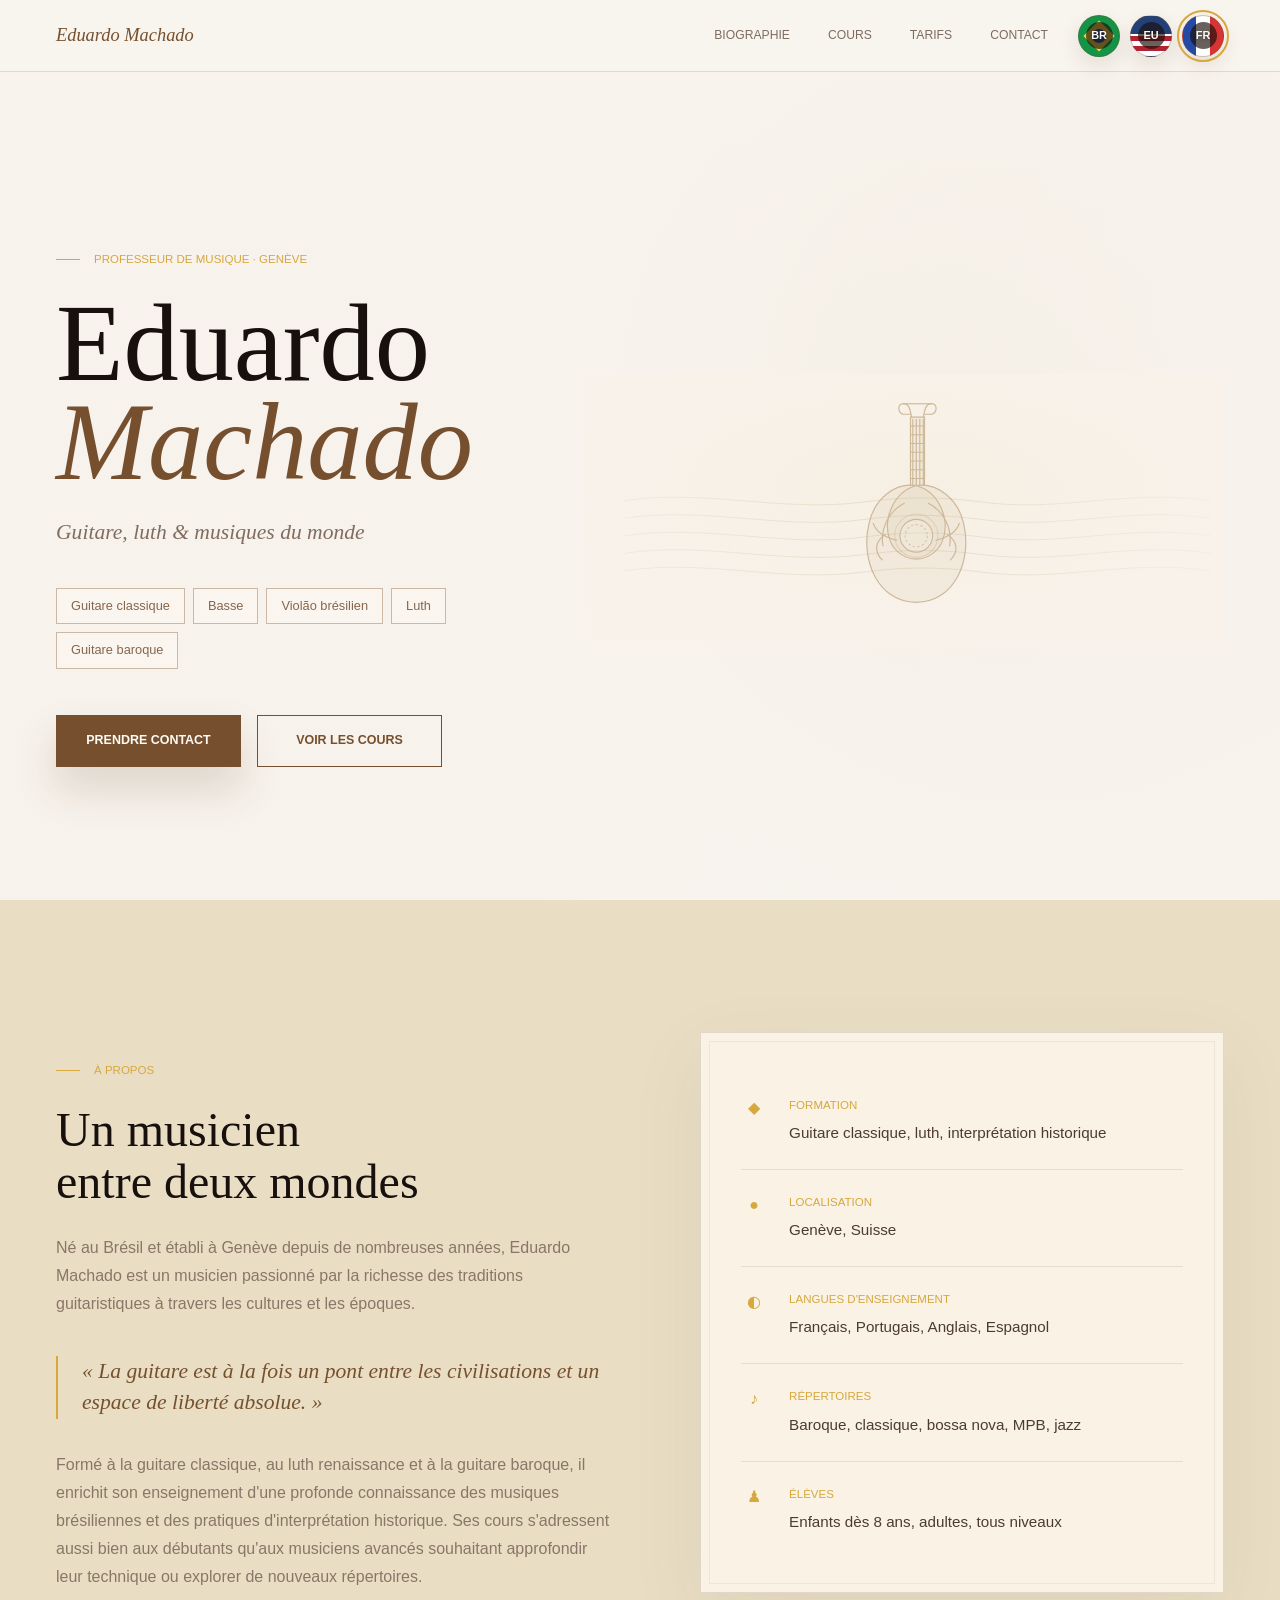
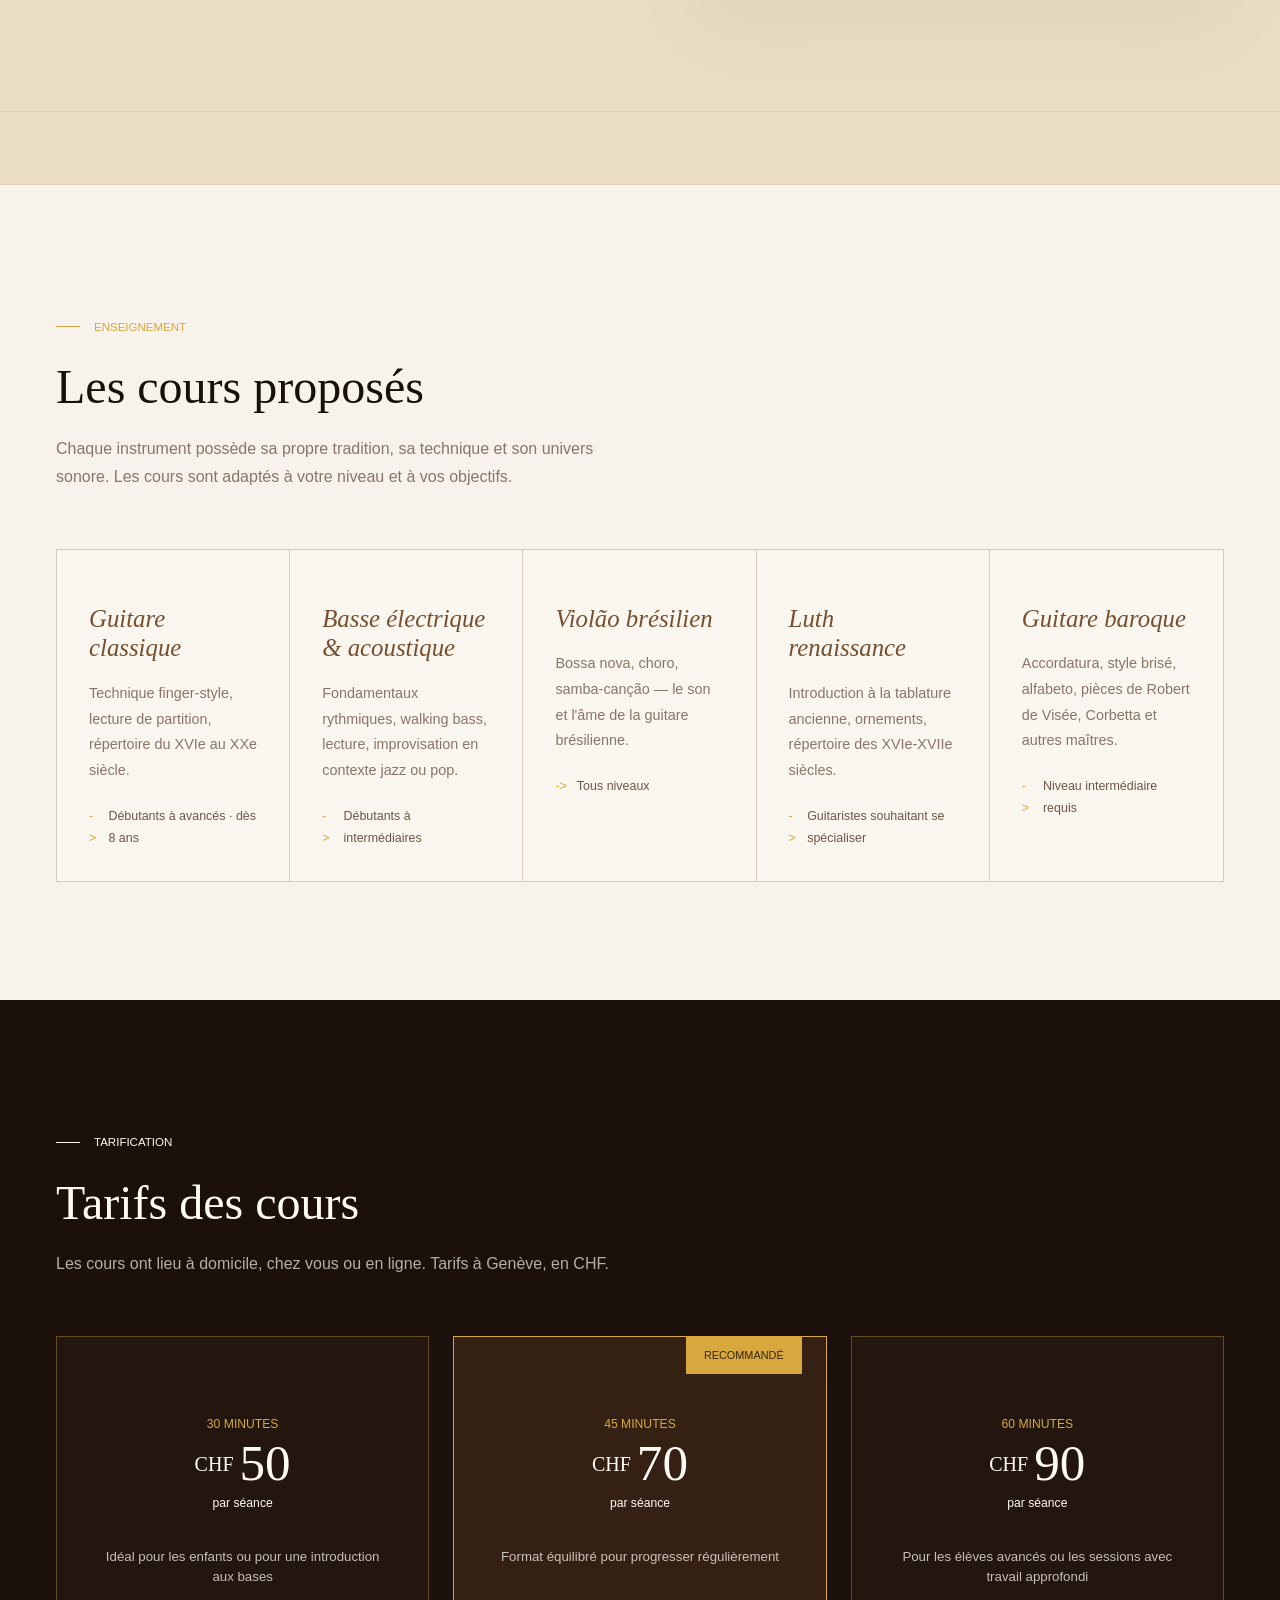
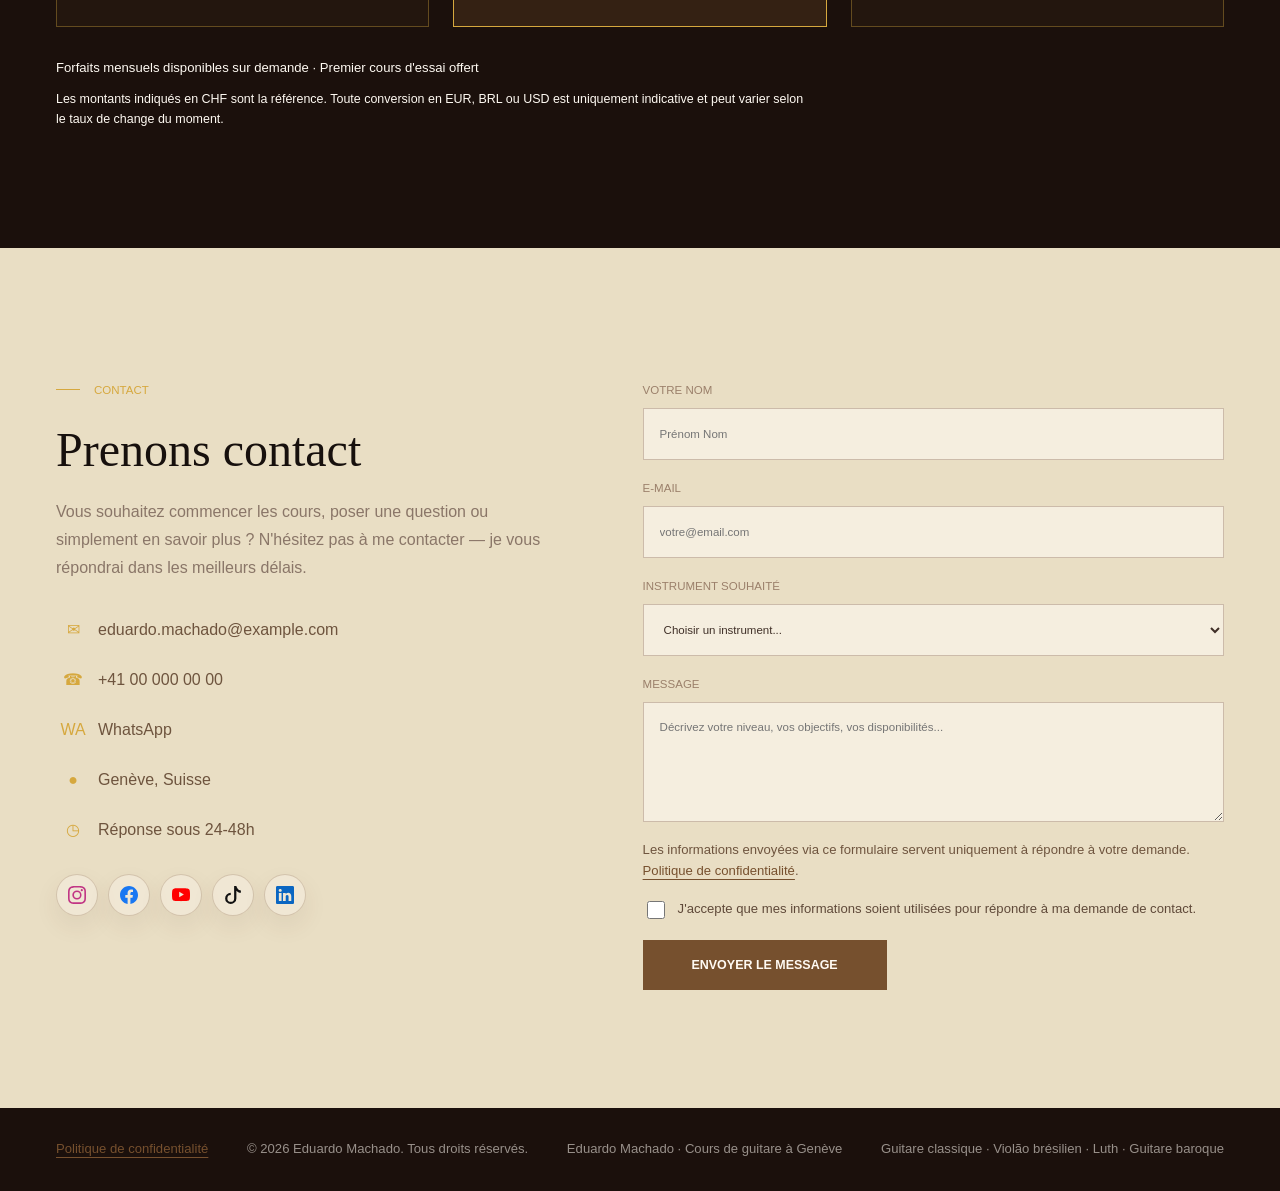
==== commit 3615bb20: "Use social media logo icons" ====
--- a/index.html
+++ b/index.html
@@ -146,11 +146,11 @@
             <li><span class="contact-icon">◷</span><span>Réponse sous 24-48h</span></li>
           </ul>
           <nav class="social-links" aria-label="Réseaux sociaux">
-            <a class="social-link" href="https://www.instagram.com/" target="_blank" rel="noopener noreferrer" aria-label="Instagram" title="Instagram"><span>IG</span></a>
-            <a class="social-link" href="https://www.facebook.com/" target="_blank" rel="noopener noreferrer" aria-label="Facebook" title="Facebook"><span>FB</span></a>
-            <a class="social-link" href="https://www.youtube.com/" target="_blank" rel="noopener noreferrer" aria-label="YouTube" title="YouTube"><span>YT</span></a>
-            <a class="social-link" href="https://www.tiktok.com/" target="_blank" rel="noopener noreferrer" aria-label="TikTok" title="TikTok"><span>TT</span></a>
-            <a class="social-link" href="https://www.linkedin.com/" target="_blank" rel="noopener noreferrer" aria-label="LinkedIn" title="LinkedIn"><span>IN</span></a>
+            <a class="social-link social-instagram" href="https://www.instagram.com/" target="_blank" rel="noopener noreferrer" aria-label="Instagram" title="Instagram"><svg class="social-icon" viewBox="0 0 16 16" aria-hidden="true" focusable="false"><path d="M8 0C5.829 0 5.556.01 4.703.048 3.85.088 3.269.222 2.76.42a3.917 3.917 0 0 0-1.417.923A3.927 3.927 0 0 0 .42 2.76C.222 3.268.087 3.85.048 4.7.01 5.555 0 5.827 0 8s.01 2.444.048 3.297c.04.852.174 1.433.372 1.942.205.526.478.972.923 1.417.444.445.89.719 1.416.923.51.198 1.09.333 1.942.372C5.555 15.99 5.827 16 8 16s2.444-.01 3.298-.048c.851-.04 1.434-.174 1.943-.372a3.916 3.916 0 0 0 1.416-.923c.445-.445.718-.891.923-1.417.197-.509.332-1.09.372-1.942C15.99 10.445 16 10.173 16 8s-.01-2.445-.048-3.299c-.04-.851-.175-1.433-.372-1.941a3.926 3.926 0 0 0-.923-1.417A3.911 3.911 0 0 0 13.24.42c-.51-.198-1.092-.333-1.943-.372C10.443.01 10.172 0 8 0Zm-.717 1.442H8c2.136 0 2.389.007 3.232.046.78.035 1.204.166 1.486.275.373.145.64.318.92.599.28.28.453.546.598.92.11.281.24.705.275 1.485.039.843.047 1.096.047 3.231s-.008 2.389-.047 3.232c-.035.78-.166 1.203-.275 1.485a2.47 2.47 0 0 1-.599.919c-.28.28-.546.453-.92.598-.28.11-.704.24-1.485.276-.843.038-1.096.047-3.232.047s-2.39-.009-3.233-.047c-.78-.036-1.203-.166-1.485-.276a2.478 2.478 0 0 1-.92-.598 2.48 2.48 0 0 1-.6-.92c-.109-.281-.24-.705-.275-1.485-.038-.843-.046-1.096-.046-3.233 0-2.136.008-2.388.046-3.231.036-.78.166-1.204.276-1.486.145-.373.319-.64.599-.92.28-.28.546-.453.92-.598.282-.11.705-.24 1.485-.276.738-.034 1.024-.044 2.515-.045Zm4.988 1.328a.96.96 0 1 0 0 1.92.96.96 0 0 0 0-1.92ZM8 3.892a4.109 4.109 0 1 0 0 8.217 4.109 4.109 0 0 0 0-8.217Zm0 1.441a2.667 2.667 0 1 1 0 5.334 2.667 2.667 0 0 1 0-5.334Z"/></svg></a>
+            <a class="social-link social-facebook" href="https://www.facebook.com/" target="_blank" rel="noopener noreferrer" aria-label="Facebook" title="Facebook"><svg class="social-icon" viewBox="0 0 16 16" aria-hidden="true" focusable="false"><path d="M16 8.049C16 3.603 12.418 0 8 0S0 3.603 0 8.049c0 4.016 2.926 7.347 6.75 7.951v-5.625H4.719V8.05H6.75V6.275c0-2.017 1.195-3.131 3.022-3.131.876 0 1.791.157 1.791.157v1.98h-1.009c-.993 0-1.303.621-1.303 1.258v1.51h2.218l-.354 2.326H9.25V16c3.824-.604 6.75-3.935 6.75-7.951Z"/></svg></a>
+            <a class="social-link social-youtube" href="https://www.youtube.com/" target="_blank" rel="noopener noreferrer" aria-label="YouTube" title="YouTube"><svg class="social-icon" viewBox="0 0 16 16" aria-hidden="true" focusable="false"><path d="M8.051 1.999h.089c.822.003 4.987.033 6.11.335a2.01 2.01 0 0 1 1.415 1.42c.101.38.172.883.219 1.402l.016.176.035.414.008.104c.065.914.073 1.77.074 1.957v.075c-.001.194-.01 1.108-.082 2.06l-.008.105-.009.104c-.05.572-.124 1.14-.235 1.558a2.007 2.007 0 0 1-1.415 1.42c-1.16.312-5.569.334-6.18.335h-.142c-.309 0-1.587-.006-2.927-.052l-.17-.006-.087-.004-.171-.007-.171-.007c-1.11-.049-2.167-.128-2.654-.26a2.007 2.007 0 0 1-1.415-1.419c-.111-.417-.185-.986-.235-1.558L.09 10.05l-.008-.104A31.4 31.4 0 0 1 0 7.68v-.123c.002-.215.01-.958.064-1.778l.007-.103.003-.052.008-.104.022-.26.01-.104c.048-.519.119-1.023.22-1.402a2.007 2.007 0 0 1 1.415-1.42c.487-.13 1.544-.21 2.654-.26l.17-.007.172-.006.086-.003.171-.007A99.788 99.788 0 0 1 7.858 2h.193ZM6.4 5.209v4.818l4.157-2.408L6.4 5.209Z"/></svg></a>
+            <a class="social-link social-tiktok" href="https://www.tiktok.com/" target="_blank" rel="noopener noreferrer" aria-label="TikTok" title="TikTok"><svg class="social-icon" viewBox="0 0 16 16" aria-hidden="true" focusable="false"><path d="M9 0h1.98c.144.715.54 1.617 1.235 2.512C12.895 3.389 13.797 4 15 4v2c-1.753 0-3.07-.814-4-1.829V11a5 5 0 1 1-5-5v2a3 3 0 1 0 3 3V0Z"/></svg></a>
+            <a class="social-link social-linkedin" href="https://www.linkedin.com/" target="_blank" rel="noopener noreferrer" aria-label="LinkedIn" title="LinkedIn"><svg class="social-icon" viewBox="0 0 16 16" aria-hidden="true" focusable="false"><path d="M0 1.146C0 .513.526 0 1.175 0h13.65C15.474 0 16 .513 16 1.146v13.708c0 .633-.526 1.146-1.175 1.146H1.175C.526 16 0 15.487 0 14.854V1.146Zm4.943 12.248V6.169H2.542v7.225h2.401Zm-1.2-8.212c.837 0 1.358-.554 1.358-1.248-.015-.709-.521-1.248-1.342-1.248-.822 0-1.359.54-1.359 1.248 0 .694.521 1.248 1.327 1.248h.016Zm4.908 8.212V9.359c0-.216.016-.432.08-.586.173-.431.568-.878 1.232-.878.869 0 1.216.662 1.216 1.634v3.865h2.401V9.25c0-2.22-1.184-3.252-2.764-3.252-1.274 0-1.845.7-2.165 1.193V6.169h-2.4c.03.678 0 7.225 0 7.225h2.4Z"/></svg></a>
           </nav>
         </div>
         <form class="contact-form" action="mailto:eduardo.machado@example.com" method="post" enctype="text/plain">
--- a/styles.css
+++ b/styles.css
@@ -615,26 +615,50 @@
 }
 
 .social-link {
+  --social-color: var(--brown);
   display: inline-grid;
   place-items: center;
   width: 42px;
   height: 42px;
-  border: 1px solid rgba(118, 80, 46, 0.32);
+  border: 1px solid rgba(118, 80, 46, 0.24);
   border-radius: 999px;
-  color: var(--brown);
+  color: var(--social-color);
   background: rgba(255, 250, 243, 0.34);
   box-shadow: 0 10px 24px rgba(83, 56, 33, 0.08);
-  font-size: 0.68rem;
-  font-weight: 800;
-  letter-spacing: 0;
-  line-height: 1;
   transition: background 180ms ease, color 180ms ease, transform 180ms ease, box-shadow 180ms ease;
+}
+
+.social-icon {
+  width: 18px;
+  height: 18px;
+  fill: currentColor;
+}
+
+.social-instagram {
+  --social-color: #c13584;
+}
+
+.social-facebook {
+  --social-color: #1877f2;
+}
+
+.social-youtube {
+  --social-color: #ff0000;
+}
+
+.social-tiktok {
+  --social-color: #111;
+}
+
+.social-linkedin {
+  --social-color: #0a66c2;
 }
 
 .social-link:hover,
 .social-link:focus-visible {
+  border-color: var(--social-color);
   color: var(--white);
-  background: var(--brown);
+  background: var(--social-color);
   box-shadow: 0 14px 28px rgba(83, 56, 33, 0.16);
   transform: translateY(-2px);
 }
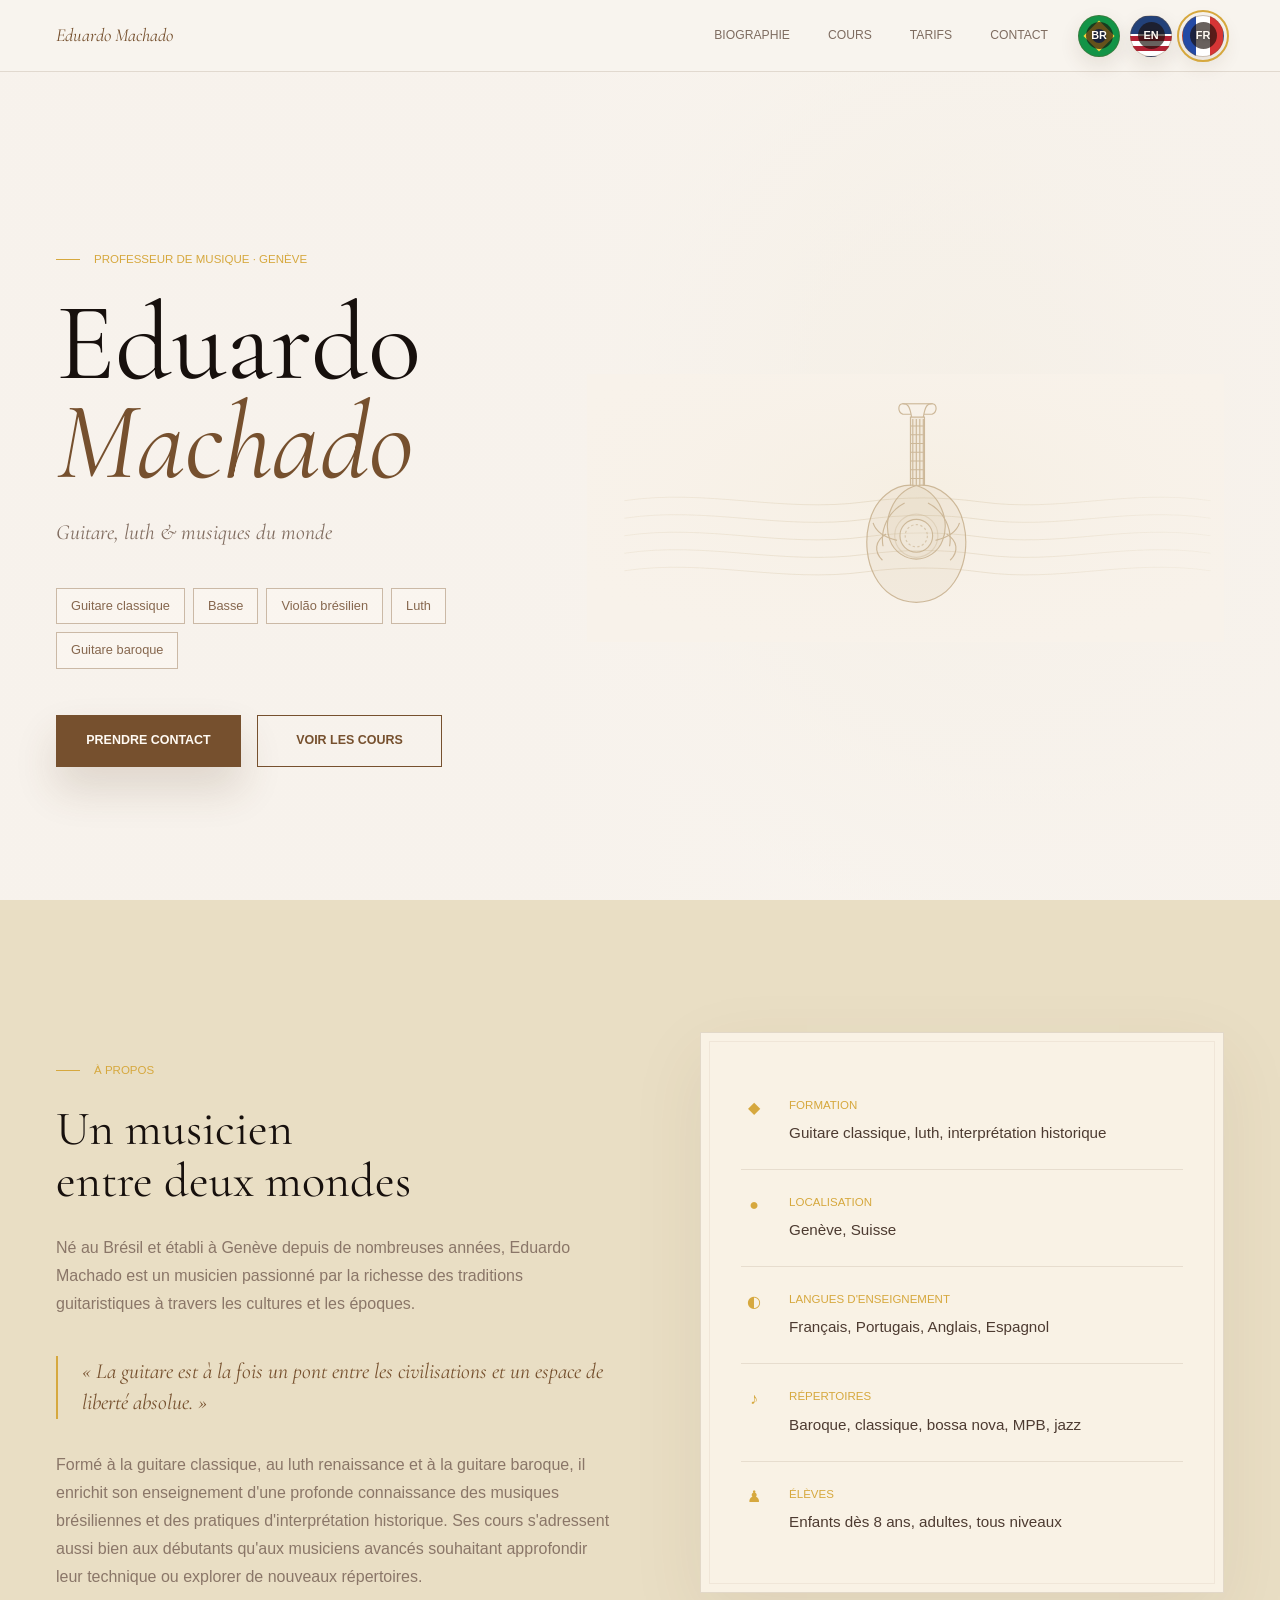
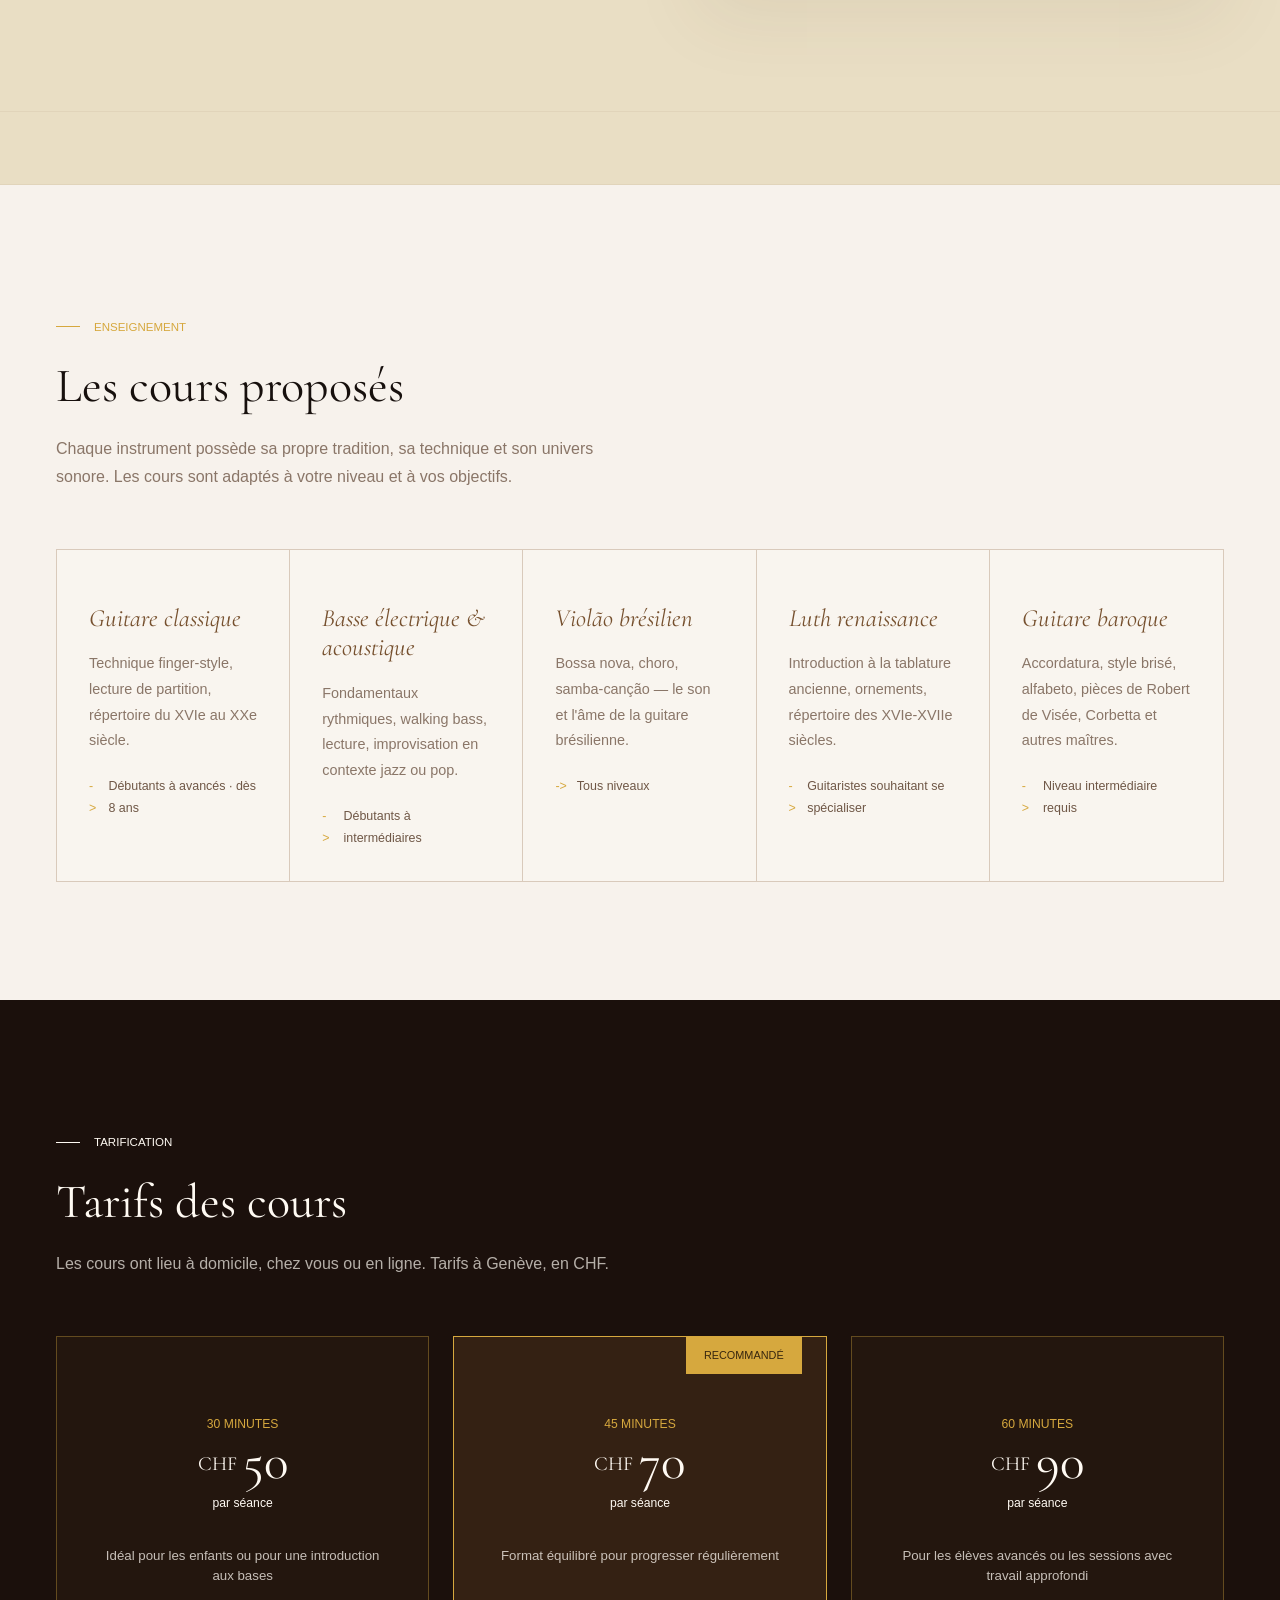
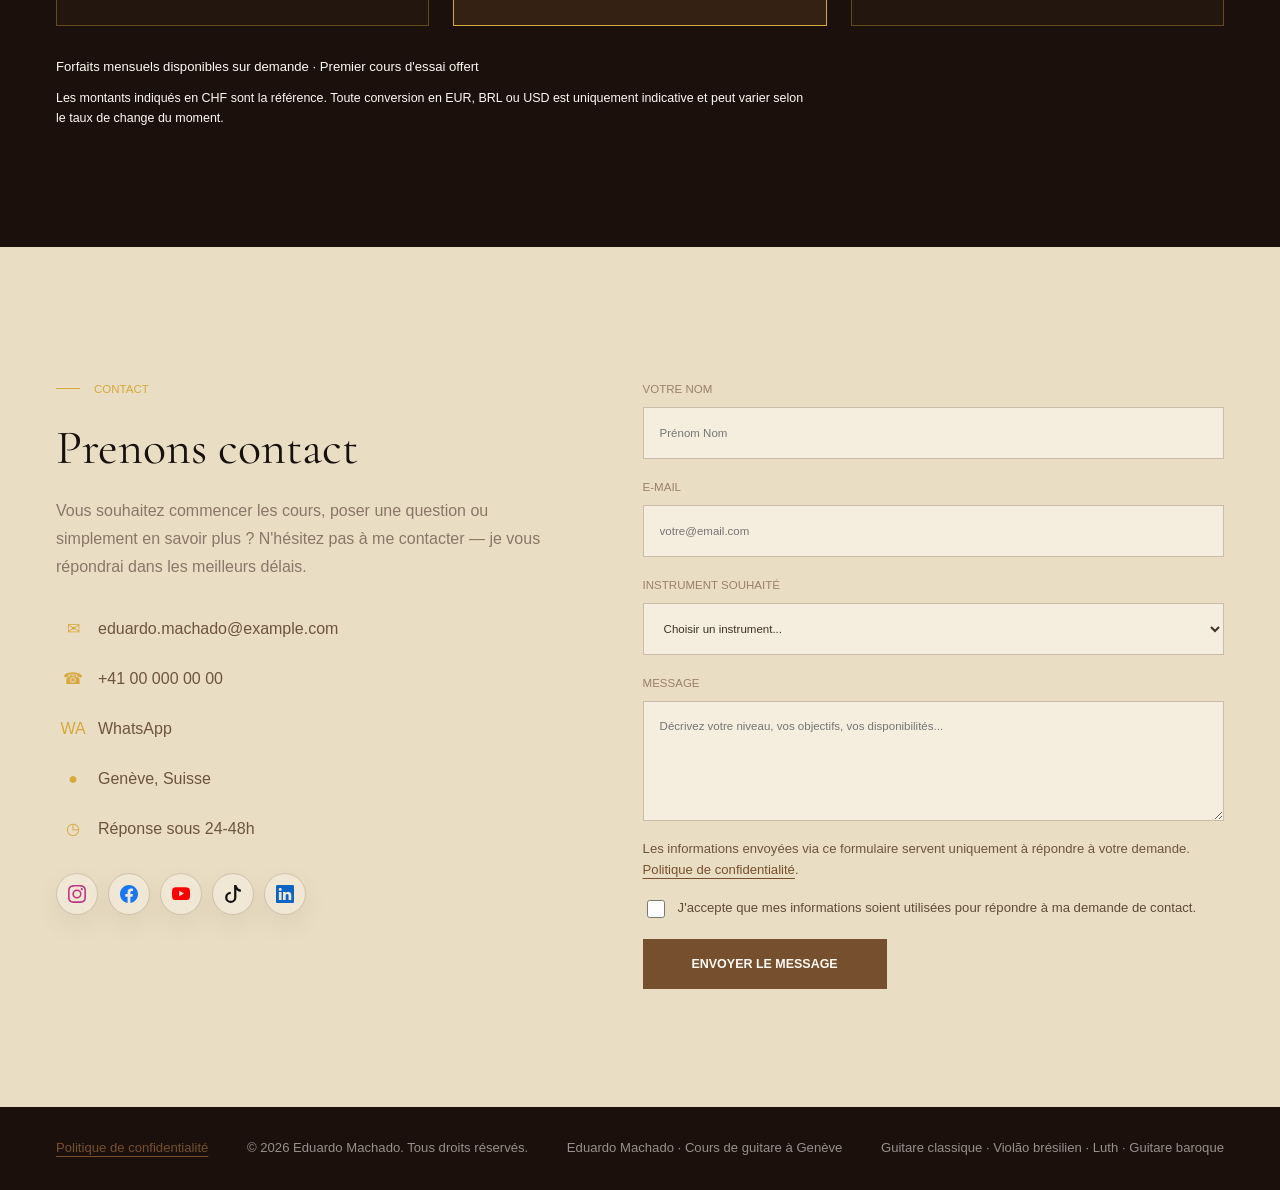
==== commit d8230324: "Add SEO meta tags, favicon, Google Fonts and fix language switcher label - Add meta description and " ====
--- a/index.html
+++ b/index.html
@@ -4,6 +4,15 @@
   <meta charset="utf-8">
   <meta name="viewport" content="width=device-width, initial-scale=1">
   <title>Eduardo Machado | Cours de guitare</title>
+  <meta name="description" content="Eduardo Machado — Professeur de guitare classique, violão brésilien, luth et guitare baroque à Genève. Cours pour enfants et adultes, tous niveaux.">
+  <meta property="og:type" content="website">
+  <meta property="og:title" content="Eduardo Machado | Cours de guitare à Genève">
+  <meta property="og:description" content="Eduardo Machado — Professeur de guitare classique, violão brésilien, luth et guitare baroque à Genève. Cours pour enfants et adultes, tous niveaux.">
+  <meta property="og:locale" content="fr_FR">
+  <link rel="icon" href="favicon.svg" type="image/svg+xml">
+  <link rel="preconnect" href="https://fonts.googleapis.com">
+  <link rel="preconnect" href="https://fonts.gstatic.com" crossorigin>
+  <link rel="stylesheet" href="https://fonts.googleapis.com/css2?family=Cormorant+Garamond:ital,wght@0,400;0,600;1,400;1,600&display=swap">
   <link rel="stylesheet" href="styles.css">
 </head>
 <body>
@@ -19,7 +28,7 @@
         </nav>
         <nav class="lang-switcher" aria-label="Choisir la langue">
           <a class="lang-button flag-br" href="br.html" aria-label="Português do Brasil"><span class="flag-text">BR</span></a>
-          <a class="lang-button flag-us" href="en.html" aria-label="English"><span class="flag-text">EU</span></a>
+          <a class="lang-button flag-us" href="en.html" aria-label="English"><span class="flag-text">EN</span></a>
           <a class="lang-button flag-fr" href="index.html" aria-label="Français" aria-current="page"><span class="flag-text">FR</span></a>
         </nav>
       </div>
--- a/styles.css
+++ b/styles.css
@@ -24,7 +24,7 @@
   margin: 0;
   background: var(--paper);
   color: var(--ink);
-  font-family: "Avenir Next", "Segoe UI", Arial, sans-serif;
+  font-family: "Segoe UI", Arial, sans-serif;
   font-size: 16px;
   line-height: 1.75;
 }
@@ -183,7 +183,7 @@
 }
 
 .section-inner {
-  width: min(100%, 1792px);
+  width: min(100%, 1400px);
   margin: 0 auto;
 }
 
@@ -755,7 +755,7 @@
 
 .footer-inner {
   display: flex;
-  width: min(100%, 1792px);
+  width: min(100%, 1400px);
   margin: 0 auto;
   align-items: center;
   justify-content: space-between;
